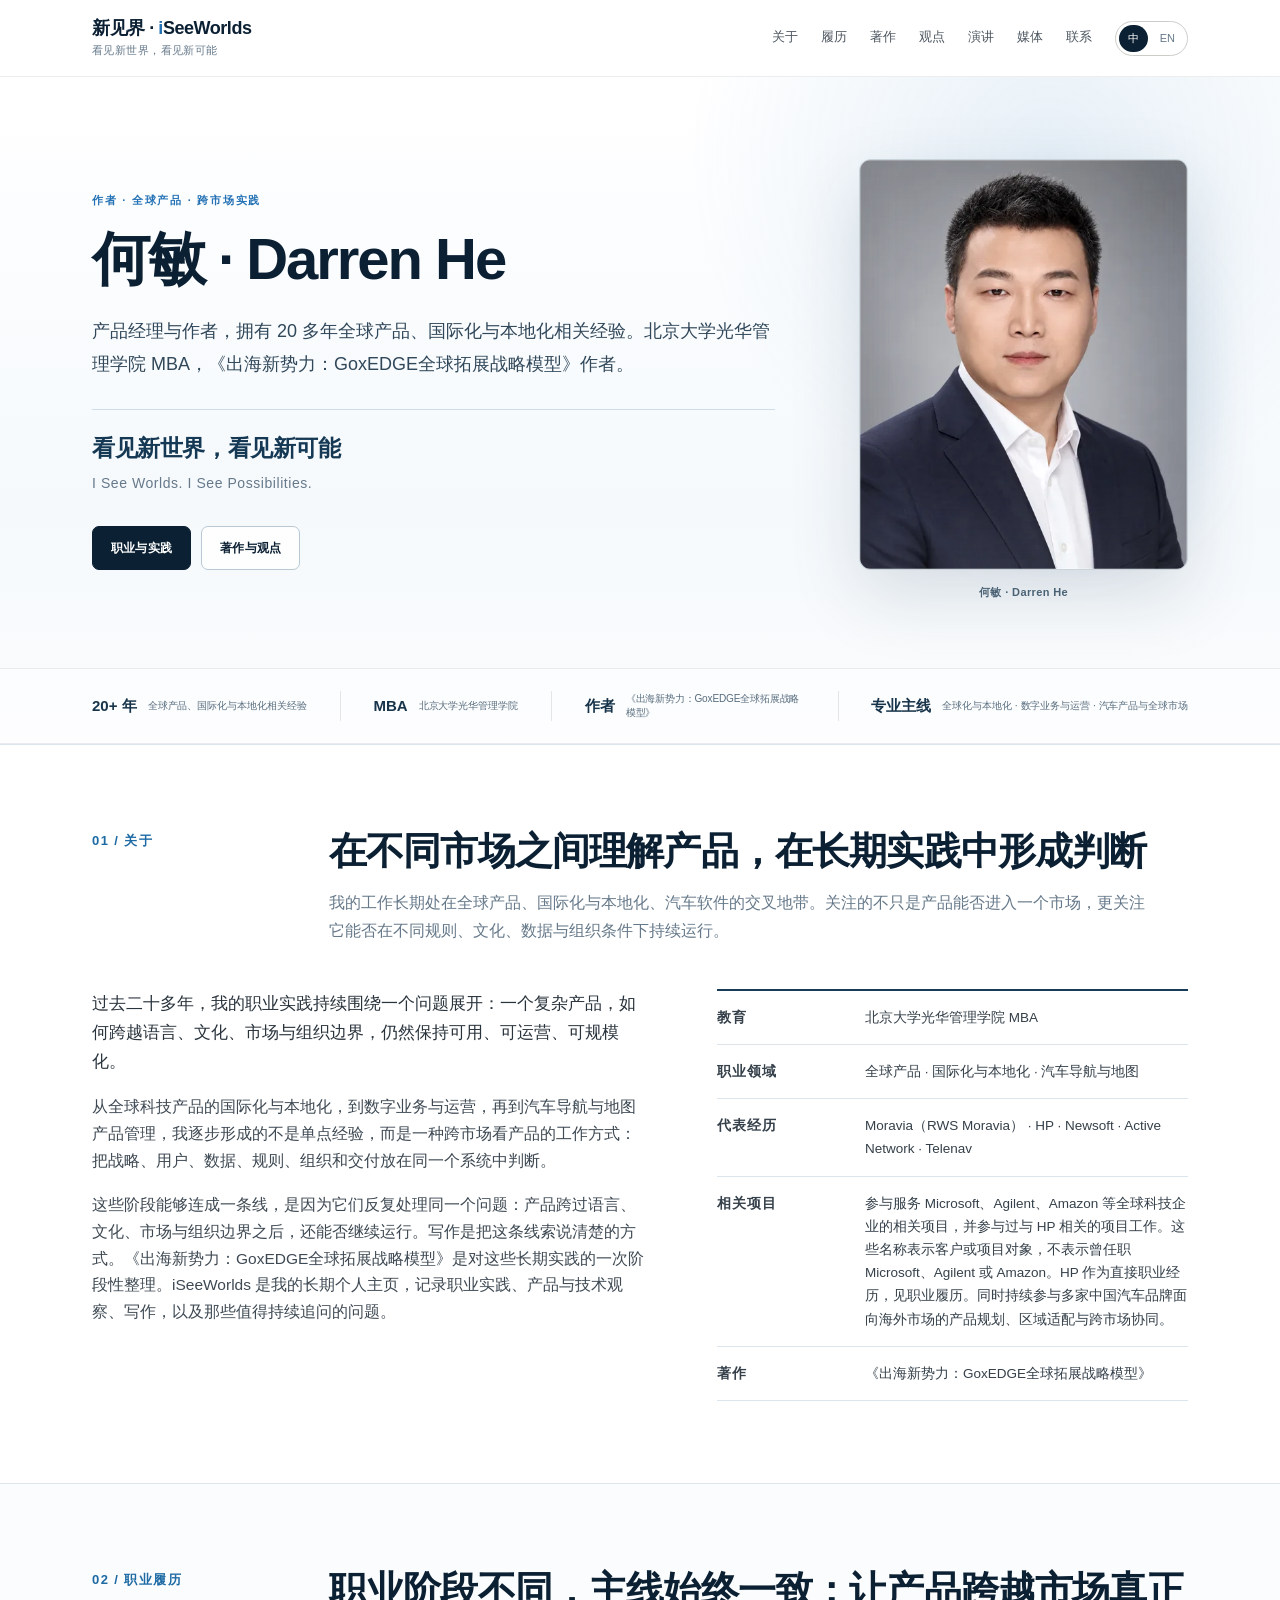
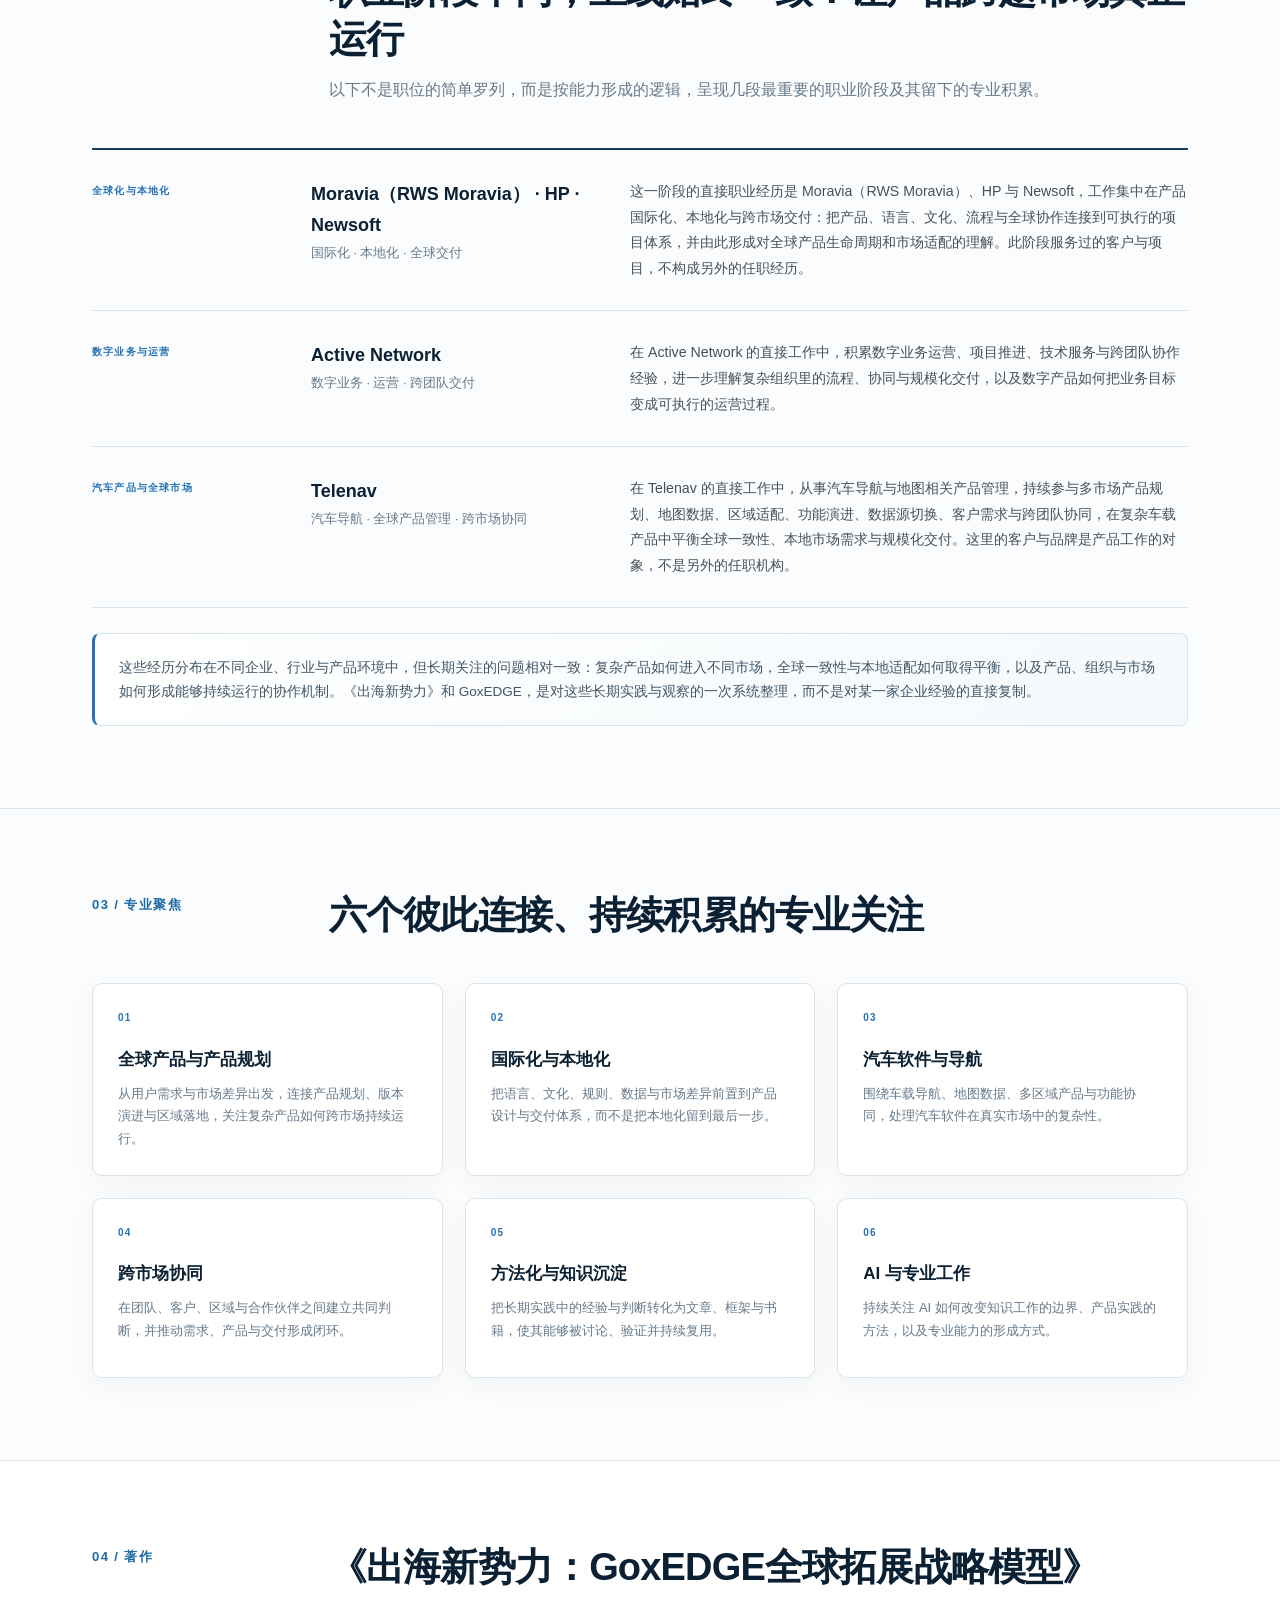
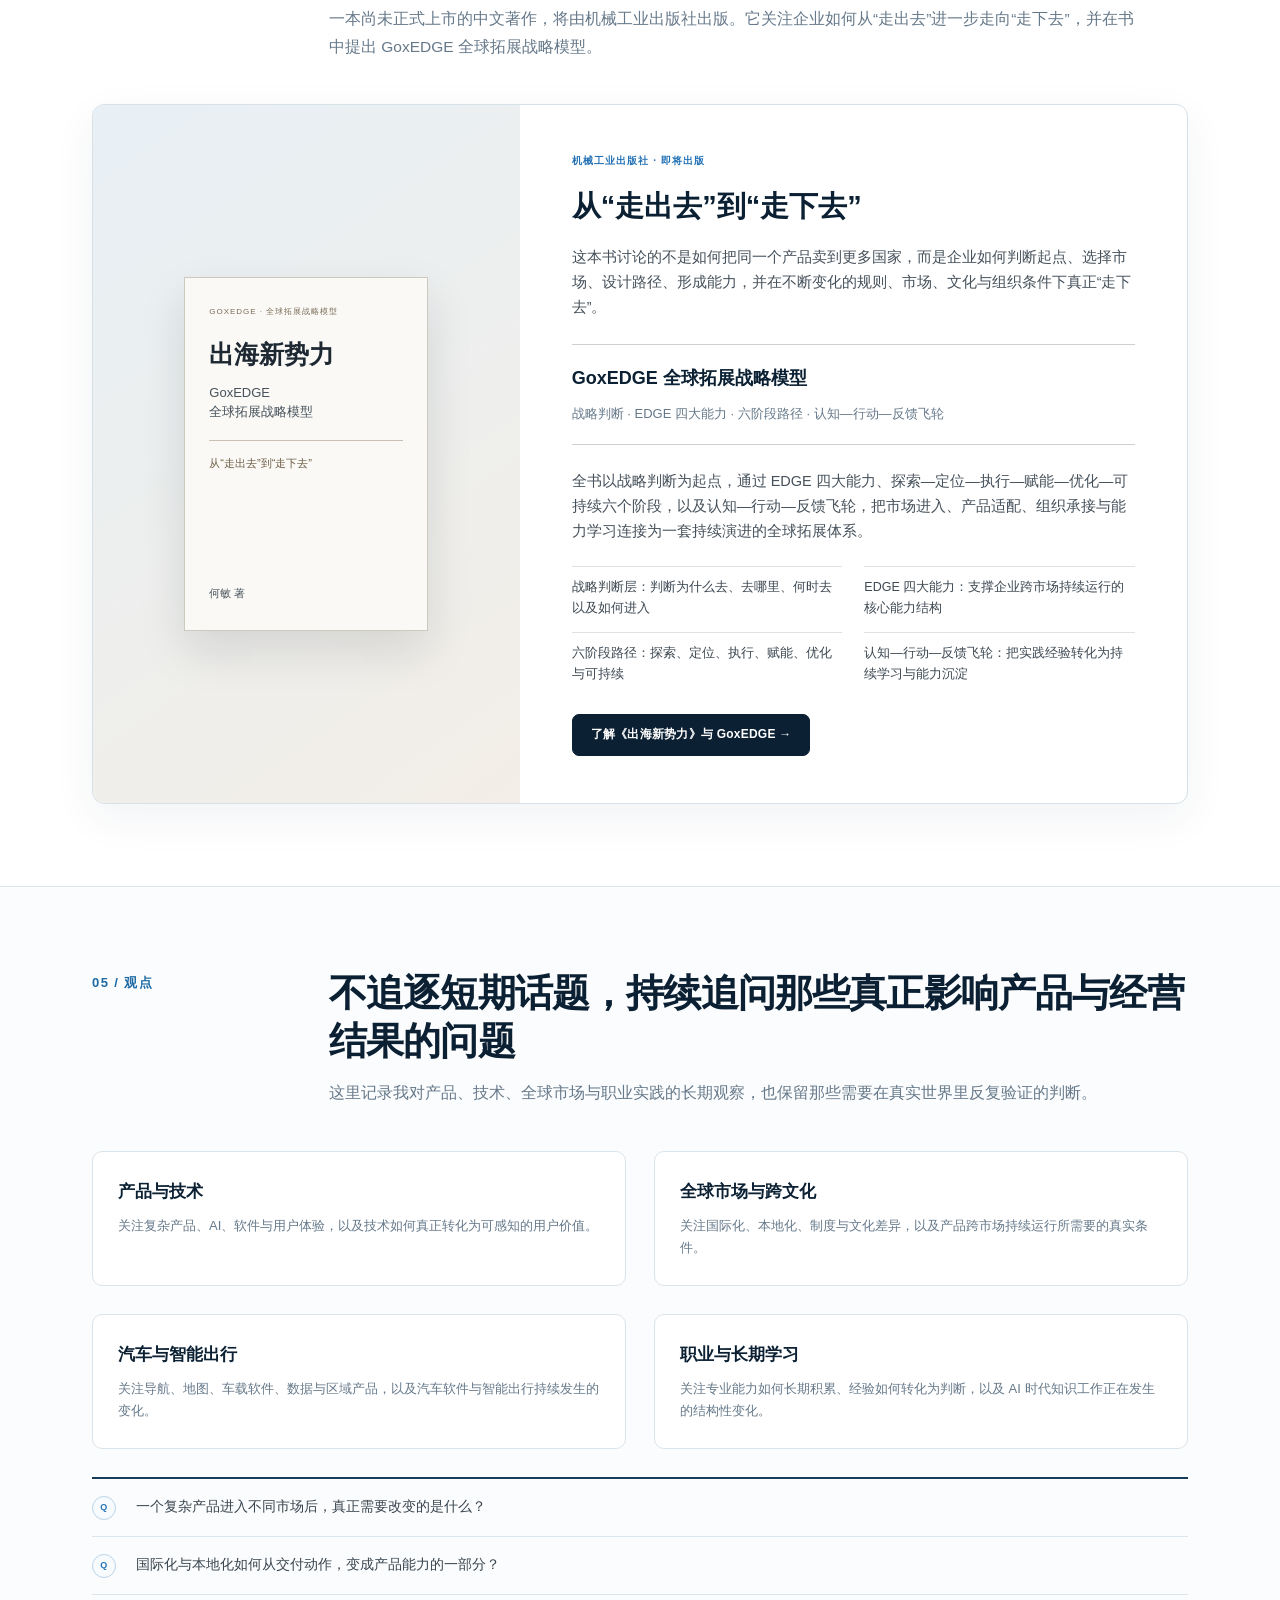
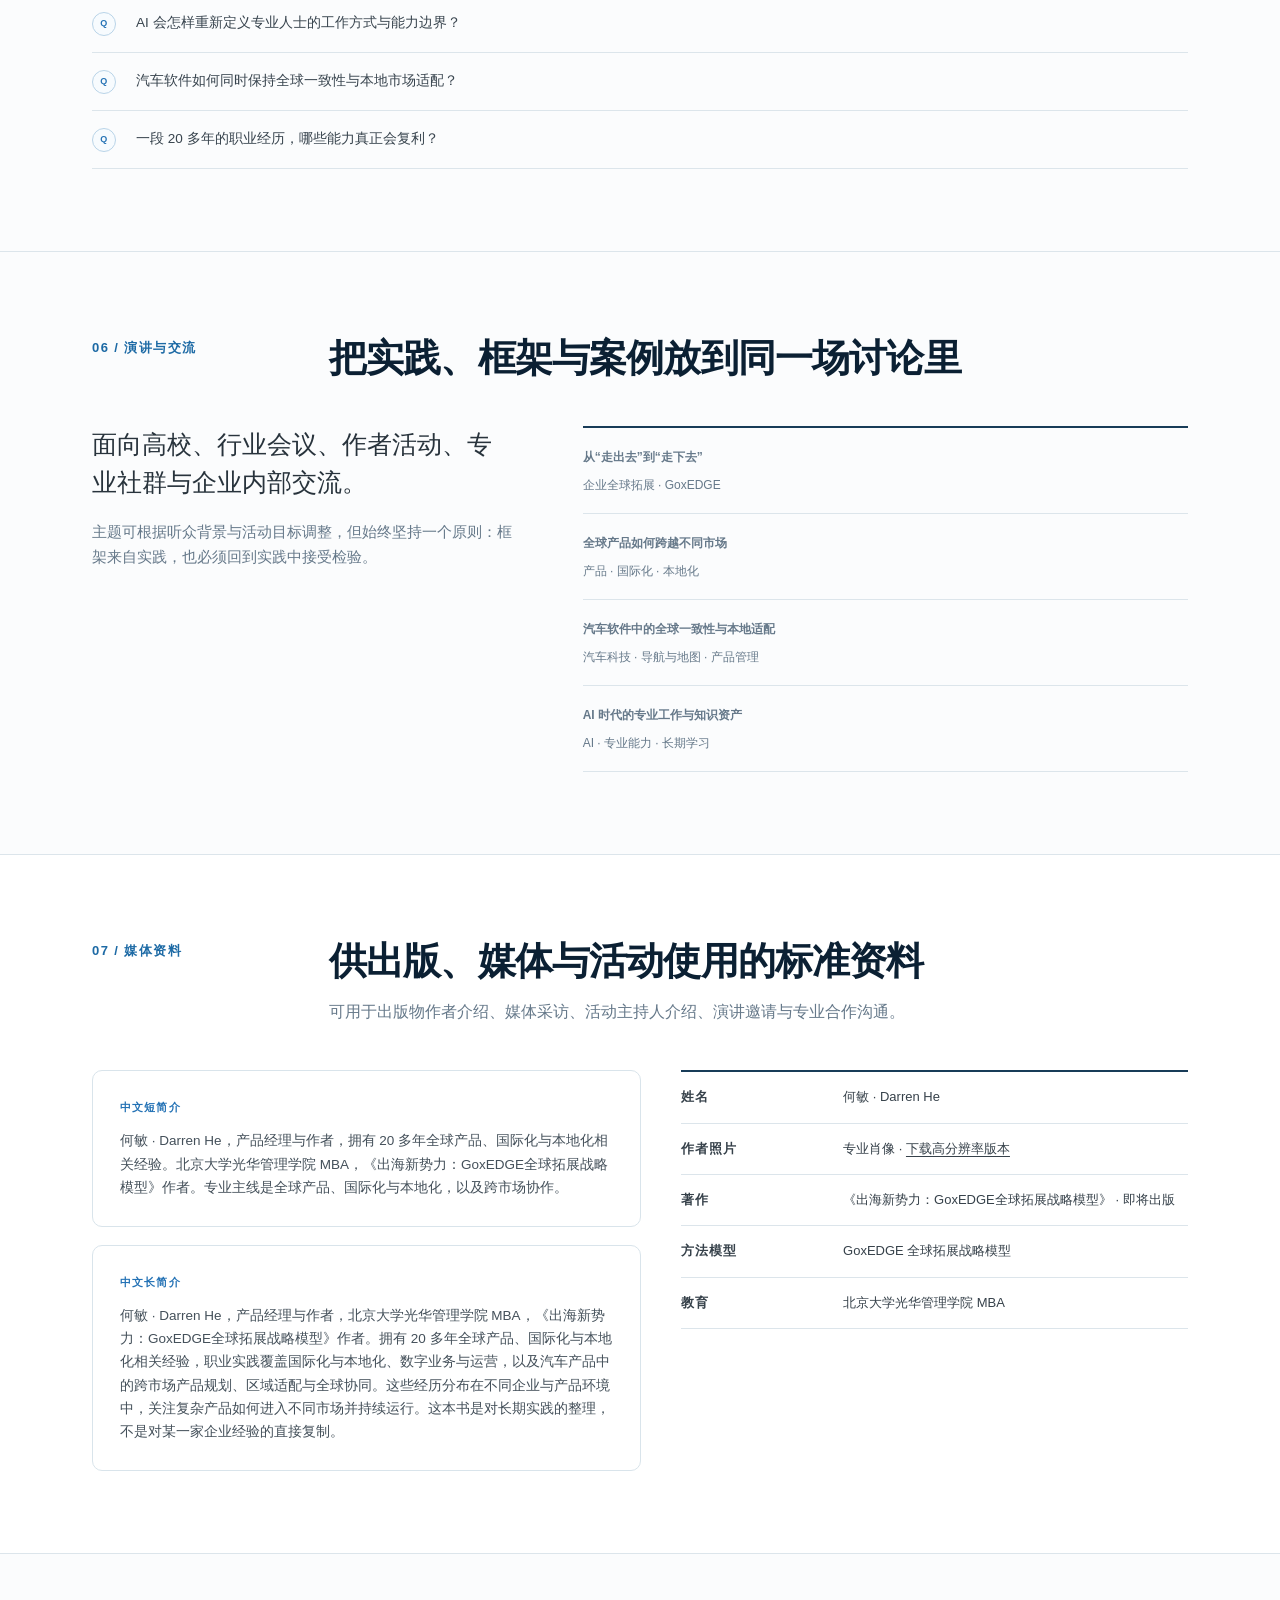
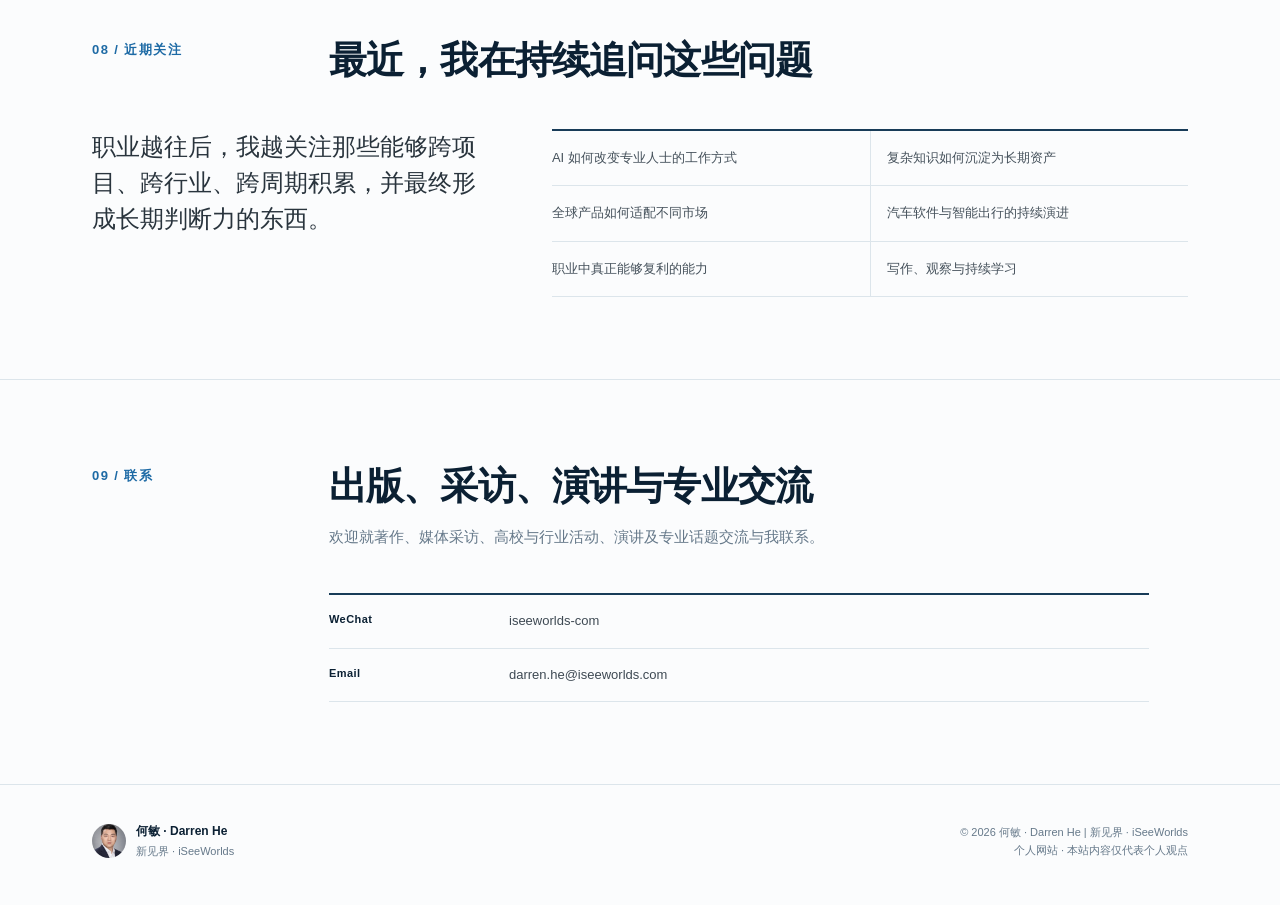
==== index.html @ 57bb4412 "fix: harden iSeeWorlds identity and profile consistency Co-authored-by: Cursor <cursoragent@cursor.c" ====
<!DOCTYPE html>
<html lang="zh-CN">
<head>
  <meta charset="UTF-8" />
  <meta name="viewport" content="width=device-width, initial-scale=1.0" />
  <meta name="description" content="何敏 · Darren He｜新见界 · iSeeWorlds：全球产品、国际化与本地化、汽车软件、写作与跨市场实践的个人主页。" />
  <meta name="author" content="Darren He" />
  <meta name="robots" content="index,follow,max-image-preview:large" />
  <meta name="theme-color" content="#fbfcfd" />
  <link rel="canonical" href="https://iseeworlds.com/" />
  <link rel="icon" type="image/svg+xml" href="assets/favicon.svg" />

  <meta property="og:type" content="profile" />
  <meta property="og:site_name" content="iSeeWorlds" />
  <meta property="og:title" content="新见界 · iSeeWorlds | 何敏 · Darren He" />
  <meta property="og:description" content="全球产品、国际化与本地化、汽车软件、写作与跨市场实践。" />
  <meta property="og:url" content="https://iseeworlds.com/" />
  <meta property="og:image" content="https://iseeworlds.com/assets/og-cover.jpg" />
  <meta property="og:image:alt" content="iSeeWorlds · Darren He / 何敏 — I See Worlds. I See Possibilities." />
  <meta property="og:image:width" content="1200" />
  <meta property="og:image:height" content="630" />
  <meta property="og:image:type" content="image/jpeg" />
  <meta property="og:locale" content="zh_CN" />
  <meta property="og:locale:alternate" content="en_US" />
  <meta property="profile:first_name" content="Darren" />
  <meta property="profile:last_name" content="He" />

  <meta name="twitter:card" content="summary_large_image" />
  <meta name="twitter:title" content="iSeeWorlds | Darren He" />
  <meta name="twitter:description" content="Global product, internationalization & localization, automotive software, writing and cross-market practice." />
  <meta name="twitter:image" content="https://iseeworlds.com/assets/og-cover.jpg" />

  <script type="application/ld+json">
  {
    "@context": "https://schema.org",
    "@graph": [
      {
        "@type": "Person",
        "@id": "https://iseeworlds.com/#person",
        "name": "Darren He",
        "alternateName": "何敏",
        "url": "https://iseeworlds.com/",
        "image": "https://iseeworlds.com/assets/darren-portrait-900.webp",
        "jobTitle": "Product Manager and Author",
        "alumniOf": {
          "@type": "CollegeOrUniversity",
          "name": "Peking University Guanghua School of Management"
        }
      },
      {
        "@type": "Book",
        "@id": "https://iseeworlds.com/#goxedge-book",
        "name": "出海新势力",
        "inLanguage": "zh-CN",
        "author": {"@id": "https://iseeworlds.com/#person"},
        "publisher": {"@type": "Organization", "name": "机械工业出版社"},
        "about": {"@type": "Thing", "name": "GoxEDGE 全球拓展战略模型"}
      }
    ]
  }
  </script>
  <title>新见界 · iSeeWorlds | 何敏 · Darren He</title>
  <style>
    :root{
      --ink:#0b2033;
      --ink-2:#22384a;
      --muted:#66798a;
      --soft:#8b9aa7;
      --line:#dce5eb;
      --paper:#fbfcfd;
      --surface:#ffffff;
      --surface-2:#f3f8fb;
      --accent:#2472b5;
      --accent-2:#6aa5d3;
      --accent-soft:#dbeaf5;
      --warm:#b78c5c;
      --max:1180px;
      --sans:ui-sans-serif,-apple-system,BlinkMacSystemFont,"SF Pro Text","Segoe UI","PingFang SC","Hiragino Sans GB","Noto Sans CJK SC","Microsoft YaHei","Helvetica Neue",Arial,sans-serif;
      --display:ui-sans-serif,-apple-system,BlinkMacSystemFont,"SF Pro Display","Segoe UI","PingFang SC","Hiragino Sans GB","Noto Sans CJK SC","Microsoft YaHei","Helvetica Neue",Arial,sans-serif;
    }
    *{box-sizing:border-box}
    html{scroll-behavior:smooth}
    body{margin:0;background:var(--paper);color:var(--ink);font-family:var(--sans);font-size:15px;line-height:1.72;-webkit-font-smoothing:antialiased;text-rendering:optimizeLegibility}
    body.lang-zh [data-en]{display:none!important}
    body.lang-en [data-zh]{display:none!important}
    a{color:inherit;text-decoration:none}
    img{display:block;max-width:100%}
    button{font-family:inherit}
    :focus-visible{outline:3px solid rgba(36,114,181,.38);outline-offset:3px}
    .skip-link{position:fixed;left:16px;top:12px;z-index:1000;padding:10px 14px;background:var(--ink);color:#fff;border-radius:6px;transform:translateY(-160%);transition:transform .18s ease}
    .skip-link:focus{transform:translateY(0)}
    .wrap{max-width:var(--max);margin:0 auto;padding:0 42px}

    .topbar{position:sticky;top:0;z-index:50;background:rgba(255,255,255,.9);backdrop-filter:blur(18px);border-bottom:1px solid rgba(11,32,51,.08)}
    nav{height:76px;display:flex;align-items:center;justify-content:space-between;gap:28px}
    .identity{display:flex;align-items:center;gap:12px;min-width:220px}
    .wordmark{font-family:var(--display);font-size:18px;font-weight:740;letter-spacing:-.025em;line-height:1.1;color:var(--ink);white-space:nowrap}
    .wordmark .brand-i{color:var(--accent);font-weight:760}
    .identity small{display:block;font-size:10.5px;line-height:1.2;color:var(--muted);margin-top:5px;letter-spacing:.04em}
    .avatar{display:none}
    .navlinks{display:flex;align-items:center;gap:23px;font-size:12.5px;color:#4d5660}
    .navlinks a:hover{color:var(--ink)}
    .lang-switch{display:flex;gap:3px;padding:3px;border:1px solid #cccdc9;border-radius:999px;background:rgba(255,255,255,.6)}
    .lang-switch button{border:0;background:transparent;border-radius:999px;padding:6px 9px;font-size:11px;color:var(--muted);cursor:pointer}
    .lang-switch button.active{background:var(--ink);color:#fff}
    .navlinks a{transition:color .18s ease}
    .navlinks a:hover{color:var(--accent)}
    .menu-toggle{display:none;border:0;background:transparent;padding:7px;cursor:pointer;color:var(--ink)}
    .menu-toggle span{display:block;width:20px;height:1.5px;background:currentColor;margin:4px 0;transition:.18s ease}
    .mobile-menu{display:none;border-top:1px solid rgba(11,32,51,.08);padding:8px 0 16px}
    .mobile-menu a{display:block;padding:10px 0;font-size:13px;color:#405565;border-bottom:1px solid rgba(11,32,51,.06)}
    .mobile-menu a:last-child{border-bottom:0}

    .hero{padding:82px 0 0;background:radial-gradient(circle at 82% 12%,rgba(76,145,198,.13),transparent 30%),linear-gradient(180deg,#ffffff 0%,#f5f9fc 64%,#fbfcfd 100%)}
    .hero-main{display:grid;grid-template-columns:minmax(0,1.35fr) minmax(280px,.65fr);gap:84px;align-items:center;padding-bottom:66px}
    .eyebrow{font-size:11px;letter-spacing:.16em;text-transform:uppercase;color:var(--accent);font-weight:760;margin-bottom:19px}
    h1{font-family:var(--display);font-size:64px;line-height:1.04;letter-spacing:-.046em;margin:0;font-weight:720;color:var(--ink)}
    .hero-lede{font-size:18px;line-height:1.82;color:#31485a;max-width:760px;margin:26px 0 28px}
    .tagline{padding-top:23px;border-top:1px solid #cfdfe9;max-width:760px}
    .tagline strong{display:block;font-size:23px;line-height:1.35;font-weight:680;letter-spacing:-.018em;color:#153954}
    .tagline span{display:block;font-size:14px;color:var(--muted);margin-top:7px;letter-spacing:.04em}
    .hero-actions{display:flex;gap:10px;flex-wrap:wrap;margin-top:31px}
    .btn{display:inline-flex;align-items:center;justify-content:center;min-height:44px;padding:0 18px;font-size:12px;font-weight:720;letter-spacing:.02em;border:1px solid #b8c8d4;background:rgba(255,255,255,.78);border-radius:7px;transition:.18s ease}
    .btn:hover{border-color:var(--accent);color:var(--accent);transform:translateY(-1px)}
    .btn.primary{background:var(--ink);border-color:var(--ink);color:#fff}
    .btn.primary:hover{background:#123a59;border-color:#123a59;color:#fff}
    .portrait-wrap{max-width:344px;margin-left:auto;position:relative}
    .portrait-wrap:before{content:"";position:absolute;inset:8% -11% -8% 12%;background:radial-gradient(circle at 50% 45%,rgba(82,143,188,.18),rgba(82,143,188,0) 68%);filter:blur(15px);pointer-events:none}
    .portrait{aspect-ratio:4/5;overflow:hidden;background:#dfe6eb;border:1px solid rgba(63,91,112,.14);border-radius:12px;box-shadow:0 24px 70px rgba(28,57,80,.15);position:relative}
    .portrait:after{content:"";position:absolute;inset:0;box-shadow:inset 0 0 0 1px rgba(255,255,255,.22),inset 0 -46px 70px rgba(243,248,251,.08);pointer-events:none}
    .portrait img{width:100%;height:100%;object-fit:cover;object-position:center 17%;filter:saturate(.94) contrast(1.025) brightness(1.015)}
    .portrait-meta{display:flex;justify-content:center;gap:16px;padding-top:13px;font-size:11px;color:#506779;letter-spacing:.035em;text-transform:none;font-weight:620;text-align:center}

    .profile-strip{border-top:1px solid rgba(11,32,51,.08);border-bottom:1px solid rgba(11,32,51,.08);background:rgba(255,255,255,.52)}
    .profile-strip .wrap{max-width:var(--max);padding-left:42px;padding-right:42px}
    .profile-grid{display:grid;grid-template-columns:max-content minmax(34px,1fr) max-content minmax(34px,1fr) minmax(0,220px) minmax(34px,1fr) max-content;align-items:center}
    .profile-item{padding:23px 0;display:flex;align-items:center;justify-content:flex-start;gap:11px;min-width:0;white-space:nowrap;text-align:left}
    .profile-item:last-of-type{justify-content:flex-end;text-align:right}
    .profile-sep{width:1px;height:30px;background:rgba(17,24,32,.10);justify-self:center;align-self:center}
    .profile-item strong{display:inline;font-size:15px;line-height:1.3;font-weight:790;margin:0;color:#17344a;flex:0 0 auto}
    .profile-item span{font-size:10.4px;color:#586d7e;line-height:1.4;min-width:0;letter-spacing:-.006em}
    .profile-item.profile-book{white-space:normal}
    .profile-item .book-one-line{white-space:normal;font-size:10.1px;letter-spacing:-.018em}
    body.lang-en .profile-item .book-one-line{white-space:normal;font-size:9.7px}

    body.lang-en{font-family:-apple-system,BlinkMacSystemFont,"Segoe UI","Helvetica Neue",Arial,sans-serif;font-size:15.5px;line-height:1.68}
    body.lang-en .wordmark{font-size:18px;letter-spacing:-.02em}
    body.lang-en .identity small{font-size:10.8px;letter-spacing:.025em}
    body.lang-zh h1{font-size:58px;line-height:1.04;letter-spacing:-.035em}
    body.lang-en h1{font-size:58px;line-height:1.02;letter-spacing:-.04em;font-weight:700}
    body.lang-en .hero-lede{font-size:17.2px;line-height:1.72;max-width:745px;margin-top:34px}
    body.lang-en .tagline strong{font-size:22px;line-height:1.32}
    body.lang-en .tagline span{font-size:13.5px;line-height:1.55;letter-spacing:.015em}
    body.lang-en .profile-item strong{font-size:14.4px}
    body.lang-en .profile-item span{font-size:10.4px;letter-spacing:-.006em}
    body.lang-en .section-kicker{font-size:12.5px;letter-spacing:.095em}
    body.lang-en h2{font-size:34px;line-height:1.22;letter-spacing:-.018em;font-weight:650;max-width:900px}
    body.lang-en .sublede{font-size:15.5px;line-height:1.7;max-width:825px}
    body.lang-en .prose p{font-size:15.3px;line-height:1.72}
    body.lang-en .prose p:first-child{font-size:16.5px;line-height:1.68}
    body.lang-en .company h3{font-size:17.5px}
    body.lang-en .role-row p{font-size:14.3px;line-height:1.72}
    body.lang-en .focus-card h3{font-size:16.5px;line-height:1.35}
    body.lang-en .focus-card p{font-size:13.2px;line-height:1.6}
    body.lang-en .book-copy h3{font-size:27px;line-height:1.34}
    body.lang-en .speaking-intro{font-size:23px;line-height:1.42}
    body.lang-en .speaking-copy{font-size:14.5px;line-height:1.7}
    body.lang-en .media-row span,body.lang-en .media-row a{font-size:13.2px;line-height:1.55}
    body.lang-en .contact-lede{font-size:15.2px;line-height:1.7}

    section{padding:82px 0;border-bottom:1px solid var(--line)}
    #about,#book,#media{background:#fff}
    #experience,#focus,#ideas,#speaking,#now,#contact{background:var(--paper)}
    .section-head{display:grid;grid-template-columns:185px 1fr;gap:52px;margin-bottom:44px}
    .section-kicker{font-size:13px;letter-spacing:.11em;text-transform:uppercase;color:#1d6aa5;font-weight:820;padding-top:5px;line-height:1.35}
    h2{font-family:var(--display);font-size:38px;line-height:1.28;letter-spacing:-.022em;margin:0;font-weight:650}
    .sublede{font-size:15.5px;line-height:1.8;color:var(--muted);max-width:820px;margin:13px 0 0}

    .about-grid{display:grid;grid-template-columns:1.08fr .92fr;gap:72px}
    .prose p{font-size:15.5px;color:#3e4953;margin:0 0 18px}
    .prose p:first-child{font-size:17px;color:#29333c}
    .facts{border-top:2px solid #183c58}
    .fact{display:grid;grid-template-columns:126px 1fr;gap:22px;padding:15px 0;border-bottom:1px solid var(--line)}
    .fact b{font-size:10px;letter-spacing:.11em;text-transform:uppercase;color:var(--muted)}
    .fact span{font-size:13.5px;color:#35404a}

    .timeline{border-top:2px solid #183c58}
    .role-row{display:grid;grid-template-columns:185px 285px 1fr;gap:34px;padding:29px 0;border-bottom:1px solid var(--line)}
    .phase{font-size:10px;letter-spacing:.12em;text-transform:uppercase;color:var(--accent);font-weight:700;padding-top:3px}
    .company h3{font-size:18px;margin:0 0 3px;font-weight:680}
    .company .role{font-size:12.5px;color:var(--muted);line-height:1.55}
    .role-row p{font-size:14.2px;color:#45515b;margin:0;line-height:1.8}
    .career-note{margin-top:25px;padding:22px 24px;background:linear-gradient(135deg,#ffffff 0%,#f4f9fc 100%);border:1px solid #d7e4ec;border-left:3px solid var(--accent);border-radius:8px;font-size:13.5px;color:#425667}

    .focus-grid{display:grid;grid-template-columns:repeat(3,1fr);gap:22px}
    .focus-card{background:var(--surface);border:1px solid #d9e4eb;padding:25px;min-height:180px;border-radius:10px;box-shadow:0 8px 26px rgba(24,56,82,.045)}
    .focus-card .num{font-size:10px;color:var(--accent);font-weight:700;letter-spacing:.12em}
    .focus-card h3{font-size:17px;margin:18px 0 9px;font-weight:650}
    .focus-card p{font-size:13px;color:var(--muted);margin:0}

    .book-shell{display:grid;grid-template-columns:.78fr 1.22fr;border:1px solid #d6e1e8;background:var(--surface);border-radius:12px;overflow:hidden;box-shadow:0 14px 44px rgba(22,53,77,.06)}
    .book-side{display:flex;align-items:center;justify-content:center;padding:46px;background:linear-gradient(145deg,#e8f0f5 0%,#f3eee7 100%)}
    .book-cover{width:244px;aspect-ratio:.69/1;background:#faf9f5;border:1px solid #cec9bf;box-shadow:0 20px 44px rgba(20,26,32,.12);padding:28px 24px;display:flex;flex-direction:column;justify-content:space-between}
    .series{font-size:8px;letter-spacing:.12em;color:#7b6d59;text-transform:uppercase;line-height:1.6}
    .book-title-cn{font-size:25px;line-height:1.36;font-weight:700;color:#1d2833;margin:18px 0 12px}
    .book-model{font-size:13px;line-height:1.5;color:#46515b}
    .book-tag{font-size:11px;color:#6c5b44;border-top:1px solid #c8c1b4;padding-top:13px;margin-top:18px}
    .book-author{font-size:10.5px;color:#46515a}
    .book-copy{padding:47px 52px}
    .book-copy .meta{font-size:10px;letter-spacing:.11em;text-transform:uppercase;color:var(--accent);font-weight:700;margin-bottom:16px}
    .book-copy h3{font-family:var(--display);font-size:29px;line-height:1.4;margin:0 0 19px;font-weight:700}
    .book-copy p{font-size:14.5px;color:#46515b;margin:0 0 17px}
    .book-keyline{margin:24px 0;padding:18px 0;border-top:1px solid #cfd0cc;border-bottom:1px solid #cfd0cc}
    .book-keyline strong{display:block;font-size:18px;font-weight:650;margin-bottom:6px}
    .book-keyline span{font-size:13px;color:var(--muted)}
    .book-points{display:grid;grid-template-columns:1fr 1fr;gap:12px 22px;margin-top:22px}
    .book-point{font-size:12.5px;color:#3d4852;padding-top:10px;border-top:1px solid #e1e1dd}
    .book-actions{display:flex;gap:10px;flex-wrap:wrap;margin-top:28px}
    .book-actions .btn{min-height:42px}

    .ideas-grid{display:grid;grid-template-columns:1fr 1fr;gap:28px}
    .idea-block{padding:25px;background:var(--surface);border:1px solid #d9e4eb;border-radius:10px}
    .idea-block h3{font-size:17px;margin:0 0 9px;font-weight:650}
    .idea-block p{font-size:13px;color:var(--muted);margin:0}
    .question-list{margin-top:28px;border-top:2px solid #183c58}
    .question{display:grid;grid-template-columns:28px 1fr;gap:16px;align-items:start;padding:16px 0;border-bottom:1px solid var(--line);font-size:13.5px;color:#38444e}
    .question .qmark{width:24px;height:24px;border:1px solid #b9d4e8;border-radius:999px;display:flex;align-items:center;justify-content:center;font-size:9px;line-height:1;color:var(--accent);font-weight:800;letter-spacing:.04em;margin-top:1px;background:#f7fbfe}

    .speaking-grid{display:grid;grid-template-columns:.82fr 1.18fr;gap:70px}
    .speaking-intro{font-size:25px;line-height:1.5;margin:0;color:#28333c;font-weight:560}
    .speaking-copy{font-size:14.5px;color:var(--muted);margin-top:19px}
    .topics{border-top:2px solid #183c58}
    .topic{padding:16px 0;border-bottom:1px solid var(--line)}
    .topic strong{display:block;font-size:14px;margin-bottom:3px}
    .topic span{font-size:12px;color:var(--muted)}

    .media-grid{display:grid;grid-template-columns:1.04fr .96fr;gap:40px}
    .bio-box{background:var(--surface);border:1px solid #d9e4eb;padding:27px;border-radius:10px}
    .bio-box + .bio-box{margin-top:18px}
    .bio-box h3{font-size:10.5px;letter-spacing:.11em;text-transform:uppercase;color:var(--accent);margin:0 0 13px}
    .bio-box p{font-size:13.5px;color:#44505a;margin:0}
    .media-list{border-top:2px solid #183c58}
    .media-row{display:grid;grid-template-columns:142px 1fr;gap:20px;padding:14px 0;border-bottom:1px solid var(--line)}
    .media-row b{font-size:10px;letter-spacing:.11em;text-transform:uppercase;color:var(--muted)}
    .media-row span,.media-row a{font-size:13px;color:#36414a;overflow-wrap:anywhere}
    .media-row a.media-download{color:#36414a;text-decoration:underline;text-underline-offset:.22em;text-decoration-thickness:1px;text-decoration-color:currentColor}
    .media-row a.media-download:hover{color:var(--accent);text-decoration-color:var(--accent)}

    .now-grid{display:grid;grid-template-columns:.76fr 1.24fr;gap:70px}
    .now-copy{font-size:24px;line-height:1.5;margin:0;color:#29343d;font-weight:560}
    .now-list{display:grid;grid-template-columns:1fr 1fr;border-top:2px solid #183c58}
    .now-item{padding:16px 16px 16px 0;border-bottom:1px solid var(--line);font-size:13px;color:#45515b}
    .now-item:nth-child(even){padding-left:16px;border-left:1px solid var(--line)}

    .contact-grid{display:grid;grid-template-columns:1fr;gap:0;align-items:start}
    .contact-lede{font-size:15px;color:var(--muted);max-width:760px;margin:13px 0 0}
    .contact-list{border-top:2px solid #183c58;max-width:820px;margin-left:237px}
    .contact-row{display:grid;grid-template-columns:160px 1fr;gap:20px;padding:15px 0;border-bottom:1px solid var(--line)}
    .contact-row strong{font-size:11px;letter-spacing:.04em}
    .contact-row a,.contact-row span{font-size:13px;color:#3e4953;overflow-wrap:anywhere}
    .contact-row a:hover{text-decoration:underline}

    footer{padding:36px 0 44px}
    .footer{display:flex;justify-content:space-between;align-items:center;gap:30px;font-size:11px;color:var(--muted)}
    .footer-person{display:flex;align-items:center;gap:10px}
    .footer-person img{width:34px;height:34px;border-radius:50%;object-fit:cover;object-position:center 17%}
    .footer-person strong{font-size:12px;color:var(--ink)}
    .footer-note{max-width:430px;text-align:right;line-height:1.65}

    @media(max-width:1120px){
      .profile-strip .wrap{padding-left:42px;padding-right:42px}
      .profile-grid{grid-template-columns:1fr 1fr}
      .profile-sep{display:none}
      .profile-item{white-space:normal;justify-content:flex-start!important;text-align:left!important;padding:20px 26px}
      .profile-item:nth-of-type(odd){padding-left:0;border-right:1px solid var(--line)}
      .profile-item:nth-of-type(even){padding-right:0}
      .profile-item:nth-of-type(-n+2){border-bottom:1px solid var(--line)}
      .profile-item .book-one-line,body.lang-en .profile-item .book-one-line{white-space:normal}
    }
    @media(max-width:980px){
      .navlinks>a{display:none}
      .menu-toggle{display:inline-flex;flex-direction:column;justify-content:center}
      .mobile-menu.open{display:block}
      .hero-main,.about-grid,.section-head,.book-shell,.speaking-grid,.media-grid,.now-grid,.contact-grid{grid-template-columns:1fr}
      .contact-list{margin-left:0;max-width:none}
      .hero-main{gap:44px}
      .portrait-wrap{margin:0;max-width:350px;width:56%}
      .section-head{gap:10px}
      .role-row{grid-template-columns:135px 210px 1fr}
      .focus-grid{grid-template-columns:1fr 1fr}
      .focus-card:last-child{grid-column:1 / -1}
    }
    @media(max-width:700px){
      .wrap{padding:0 22px}
      nav{height:68px}
      .identity{min-width:0}
      .identity small{display:none}
      .avatar{width:39px;height:39px}
      .hero{padding-top:52px}
      h1{font-size:48px}
      .hero-lede{font-size:16px}
      .tagline strong{font-size:20px}
      .portrait-wrap{width:78%;max-width:330px}
      .profile-strip .wrap{padding-left:22px;padding-right:22px}
      .profile-item{padding:18px 14px;display:block;white-space:normal;text-align:left}.profile-item strong{display:block;margin-bottom:4px}
      section{padding:61px 0}
      h2{font-size:32px}
      .role-row{grid-template-columns:1fr;gap:7px;padding:23px 0}
      .focus-grid,.ideas-grid{grid-template-columns:1fr}
      .focus-card:last-child{grid-column:auto}
      .book-side{padding:34px 20px}
      .book-copy{padding:32px 27px}
      .book-points{grid-template-columns:1fr}
      .now-list{grid-template-columns:1fr}
      .now-item,.now-item:nth-child(even){padding:14px 0;border-left:none}
      .contact-row{grid-template-columns:1fr;gap:5px}
      .footer{flex-direction:column;align-items:flex-start}
      .footer-note{text-align:left;max-width:none}
    }
  </style>
</head>
<body class="lang-zh">
  <a class="skip-link" href="#main-content"><span data-zh>跳至主要内容</span><span data-en>Skip to main content</span></a>
  <header class="topbar">
    <div class="wrap">
      <nav aria-label="Primary navigation">
        <a class="identity" href="#home" aria-label="iSeeWorlds home">
          <div>
            <div class="wordmark" data-zh>新见界 · <span class="brand-i">i</span>SeeWorlds</div>
            <div class="wordmark" data-en><span class="brand-i">i</span>SeeWorlds</div>
            <small data-zh>看见新世界，看见新可能</small>
            <small data-en>I See Worlds. I See Possibilities.</small>
          </div>
        </a>
        <div class="navlinks">
          <a href="#about"><span data-zh>关于</span><span data-en>About</span></a>
          <a href="#experience"><span data-zh>履历</span><span data-en>Experience</span></a>
          <a href="#book"><span data-zh>著作</span><span data-en>Book</span></a>
          <a href="#ideas"><span data-zh>观点</span><span data-en>Ideas</span></a>
          <a href="#speaking"><span data-zh>演讲</span><span data-en>Speaking</span></a>
          <a href="#media"><span data-zh>媒体</span><span data-en>Media</span></a>
          <a href="#contact"><span data-zh>联系</span><span data-en>Contact</span></a>
          <button class="menu-toggle" id="menuToggle" type="button" aria-label="Open navigation" aria-expanded="false" aria-controls="mobileMenu"><span></span><span></span><span></span></button>
          <div class="lang-switch" aria-label="Language selector">
            <button id="zhBtn" class="active" type="button" aria-pressed="true">中</button>
            <button id="enBtn" type="button" aria-pressed="false">EN</button>
          </div>
        </div>
      </nav>
      <div class="mobile-menu" id="mobileMenu" aria-label="Mobile navigation">
        <a href="#about"><span data-zh>关于</span><span data-en>About</span></a>
        <a href="#experience"><span data-zh>履历</span><span data-en>Experience</span></a>
        <a href="#book"><span data-zh>著作</span><span data-en>Book</span></a>
        <a href="#ideas"><span data-zh>观点</span><span data-en>Ideas</span></a>
        <a href="#speaking"><span data-zh>演讲</span><span data-en>Speaking</span></a>
        <a href="#media"><span data-zh>媒体</span><span data-en>Media</span></a>
        <a href="#contact"><span data-zh>联系</span><span data-en>Contact</span></a>
      </div>
    </div>
  </header>

  <main id="main-content">
    <section class="hero" id="home">
      <div class="wrap hero-main">
        <div>
          <div class="eyebrow"><span data-zh>作者 · 全球产品 · 跨市场实践</span><span data-en>Author · Global Product · Cross-market Practice</span></div>
          <h1 data-zh>何敏 · Darren He</h1><h1 data-en>Darren He</h1>
          <p class="hero-lede" data-zh>产品经理与作者，拥有 20 多年全球产品、国际化与本地化相关经验。北京大学光华管理学院 MBA，《出海新势力：GoxEDGE全球拓展战略模型》作者。</p>
          <p class="hero-lede" data-en>Darren He is a product leader and author with more than two decades of experience in global products, internationalization and localization. He holds an MBA from Peking University's Guanghua School of Management and is the author of GoxEDGE: Global Expansion Strategy Model.</p>
          <div class="tagline">
            <strong data-zh>看见新世界，看见新可能</strong>
            <strong data-en>I See Worlds. I See Possibilities.</strong>
            <span data-zh>I See Worlds. I See Possibilities.</span>
            <span data-en>A personal lens on markets, products, technology and the possibilities between them.</span>
          </div>
          <div class="hero-actions">
            <a class="btn primary" href="#experience"><span data-zh>职业与实践</span><span data-en>Experience & Practice</span></a>
            <a class="btn" href="#book"><span data-zh>著作与观点</span><span data-en>Book & Ideas</span></a>
          </div>
        </div>
        <div class="portrait-wrap">
          <div class="portrait"><img src="assets/darren-portrait-480.webp" srcset="assets/darren-portrait-480.webp 480w, assets/darren-portrait-900.webp 900w" sizes="(max-width: 700px) 78vw, 344px" width="900" height="1157" fetchpriority="high" decoding="async" alt="Darren He professional portrait" /></div>
          <div class="portrait-meta"><span data-zh>何敏 · Darren He</span><span data-en>Darren He</span></div>
        </div>
      </div>
      <div class="profile-strip">
        <div class="wrap profile-grid">
          <div class="profile-item"><strong data-zh>20+ 年</strong><strong data-en>20+ Years</strong><span data-zh>全球产品、国际化与本地化相关经验</span><span data-en>Global product · localization</span></div>
          <span class="profile-sep" aria-hidden="true"></span>
          <div class="profile-item"><strong>MBA</strong><span data-zh>北京大学光华管理学院</span><span data-en>Guanghua School of Management</span></div>
          <span class="profile-sep" aria-hidden="true"></span>
          <div class="profile-item profile-book"><strong data-zh>作者</strong><strong data-en>Author</strong><span class="book-one-line" data-zh>《出海新势力：GoxEDGE全球拓展战略模型》</span><span class="book-one-line" data-en>GoxEDGE: Global Expansion Strategy Model</span></div>
          <span class="profile-sep" aria-hidden="true"></span>
          <div class="profile-item"><strong data-zh>专业主线</strong><strong data-en>Core Practice</strong><span data-zh>全球化与本地化 · 数字业务与运营 · 汽车产品与全球市场</span><span data-en>Global product · digital ops · automotive · cross-market</span></div>
        </div>
      </div>
    </section>

    <section id="about">
      <div class="wrap">
        <div class="section-head">
          <div class="section-kicker">01 / <span data-zh>关于</span><span data-en>About</span></div>
          <div>
            <h2 data-zh>在不同市场之间理解产品，在长期实践中形成判断</h2>
            <h2 data-en>Understanding products across markets — and turning practice into judgment</h2>
            <p class="sublede" data-zh>我的工作长期处在全球产品、国际化与本地化、汽车软件的交叉地带。关注的不只是产品能否进入一个市场，更关注它能否在不同规则、文化、数据与组织条件下持续运行。</p>
            <p class="sublede" data-en>My work sits at the intersection of global products, internationalization and localization, and automotive software. I am interested not only in whether a product can enter a market, but whether it can continue to work under different rules, cultures, data conditions and organizational realities.</p>
          </div>
        </div>
        <div class="about-grid">
          <div class="prose" data-zh>
            <p>过去二十多年，我的职业实践持续围绕一个问题展开：一个复杂产品，如何跨越语言、文化、市场与组织边界，仍然保持可用、可运营、可规模化。</p>
            <p>从全球科技产品的国际化与本地化，到数字业务与运营，再到汽车导航与地图产品管理，我逐步形成的不是单点经验，而是一种跨市场看产品的工作方式：把战略、用户、数据、规则、组织和交付放在同一个系统中判断。</p>
            <p>这些阶段能够连成一条线，是因为它们反复处理同一个问题：产品跨过语言、文化、市场与组织边界之后，还能否继续运行。写作是把这条线索说清楚的方式。《出海新势力：GoxEDGE全球拓展战略模型》是对这些长期实践的一次阶段性整理。iSeeWorlds 是我的长期个人主页，记录职业实践、产品与技术观察、写作，以及那些值得持续追问的问题。</p>
          </div>
          <div class="prose" data-en>
            <p>For more than two decades, my work has revolved around one recurring question: how can a complex product cross language, cultural, market and organizational boundaries while remaining usable, operable and scalable?</p>
            <p>From internationalization and localization of global technology products, to digital business and operations, and later automotive navigation and maps, I developed a cross-market way of working that considers strategy, users, data, rules, organization and delivery as one system.</p>
            <p>These chapters connect because they keep returning to the same question: after a product crosses language, cultural, market and organizational boundaries, can it keep working? Writing is how that thread becomes explicit. GoxEDGE: Global Expansion Strategy Model is a structured account of that long practice. iSeeWorlds is my long-term personal home for professional experience, observations on products and technology, writing, and questions worth continuing to explore.</p>
          </div>
          <div class="facts">
            <div class="fact"><b><span data-zh>教育</span><span data-en>Education</span></b><span><span data-zh>北京大学光华管理学院 MBA</span><span data-en>MBA, Peking University's Guanghua School of Management</span></span></div>
            <div class="fact"><b><span data-zh>职业领域</span><span data-en>Domains</span></b><span><span data-zh>全球产品 · 国际化与本地化 · 汽车导航与地图</span><span data-en>Global product · Internationalization & localization · Automotive navigation & maps</span></span></div>
            <div class="fact"><b><span data-zh>代表经历</span><span data-en>Career</span></b><span><span data-zh>Moravia（RWS Moravia） · HP · Newsoft · Active Network · Telenav</span><span data-en>Moravia (RWS Moravia) · HP · Newsoft · Active Network · Telenav</span></span></div>
            <div class="fact"><b><span data-zh>相关项目</span><span data-en>Selected Programs</span></b><span><span data-zh>参与服务 Microsoft、Agilent、Amazon 等全球科技企业的相关项目，并参与过与 HP 相关的项目工作。这些名称表示客户或项目对象，不表示曾任职 Microsoft、Agilent 或 Amazon。HP 作为直接职业经历，见职业履历。同时持续参与多家中国汽车品牌面向海外市场的产品规划、区域适配与跨市场协同。</span><span data-en>Projects and programs serving Microsoft, Agilent and Amazon, and project work involving HP. These names refer to clients or programs, not employment at Microsoft, Agilent or Amazon. HP as a direct career chapter is listed in Experience. Also includes ongoing overseas-market product planning, regional adaptation and cross-market collaboration for Chinese automotive brands.</span></span></div>
            <div class="fact"><b><span data-zh>著作</span><span data-en>Book</span></b><span><span data-zh>《出海新势力：GoxEDGE全球拓展战略模型》</span><span data-en>GoxEDGE: Global Expansion Strategy Model</span></span></div>
          </div>
        </div>
      </div>
    </section>

    <section id="experience">
      <div class="wrap">
        <div class="section-head">
          <div class="section-kicker">02 / <span data-zh>职业履历</span><span data-en>Experience</span></div>
          <div>
            <h2 data-zh>职业阶段不同，主线始终一致：让产品跨越市场真正运行</h2>
            <h2 data-en>Different career chapters, one consistent thread: making products work across markets</h2>
            <p class="sublede" data-zh>以下不是职位的简单罗列，而是按能力形成的逻辑，呈现几段最重要的职业阶段及其留下的专业积累。</p>
            <p class="sublede" data-en>Rather than listing positions, this section traces the career chapters that most shaped my professional capabilities and point of view.</p>
          </div>
        </div>
        <div class="timeline">
          <div class="role-row">
            <div class="phase"><span data-zh>全球化与本地化</span><span data-en>Globalization & Localization</span></div>
            <div class="company">
              <h3><span data-zh>Moravia（RWS Moravia） · HP · Newsoft</span><span data-en>Moravia (RWS Moravia) · HP · Newsoft</span></h3>
              <div class="role"><span data-zh>国际化 · 本地化 · 全球交付</span><span data-en>Internationalization · Localization · Global Delivery</span></div>
            </div>
            <p data-zh>这一阶段的直接职业经历是 Moravia（RWS Moravia）、HP 与 Newsoft，工作集中在产品国际化、本地化与跨市场交付：把产品、语言、文化、流程与全球协作连接到可执行的项目体系，并由此形成对全球产品生命周期和市场适配的理解。此阶段服务过的客户与项目，不构成另外的任职经历。</p>
            <p data-en>This chapter is direct work at Moravia (RWS Moravia), HP and Newsoft, centered on product internationalization, localization and cross-market delivery — connecting product, language, culture, process and global collaboration into executable programs, and forming a systems view of global product lifecycles and market adaptation. Clients and programs served in this period are not additional employers.</p>
          </div>
          <div class="role-row">
            <div class="phase"><span data-zh>数字业务与运营</span><span data-en>Digital Business & Operations</span></div>
            <div class="company">
              <h3>Active Network</h3>
              <div class="role"><span data-zh>数字业务 · 运营 · 跨团队交付</span><span data-en>Digital Business · Operations · Cross-team Delivery</span></div>
            </div>
            <p data-zh>在 Active Network 的直接工作中，积累数字业务运营、项目推进、技术服务与跨团队协作经验，进一步理解复杂组织里的流程、协同与规模化交付，以及数字产品如何把业务目标变成可执行的运营过程。</p>
            <p data-en>Direct work at Active Network in business operations, program execution, technology services and cross-team delivery, within a global digital business. The chapter is about process, coordination, scalable delivery, and how digital products turn business goals into an operating rhythm.</p>
          </div>
          <div class="role-row">
            <div class="phase"><span data-zh>汽车产品与全球市场</span><span data-en>Automotive Products & Global Markets</span></div>
            <div class="company">
              <h3>Telenav</h3>
              <div class="role"><span data-zh>汽车导航 · 全球产品管理 · 跨市场协同</span><span data-en>Automotive Navigation · Global Product Management · Cross-market Collaboration</span></div>
            </div>
            <p data-zh>在 Telenav 的直接工作中，从事汽车导航与地图相关产品管理，持续参与多市场产品规划、地图数据、区域适配、功能演进、数据源切换、客户需求与跨团队协同，在复杂车载产品中平衡全球一致性、本地市场需求与规模化交付。这里的客户与品牌是产品工作的对象，不是另外的任职机构。</p>
            <p data-en>Direct product-management work at Telenav across automotive navigation and map products, spanning multi-market planning, map data, regional adaptation, feature evolution, data-source transitions, customer requirements and cross-functional collaboration — balancing global consistency, local-market needs and scalable delivery. Customers and brands in this work are the subject of the product, not additional employers.</p>
          </div>
        </div>
        <div class="career-note" data-zh>这些经历分布在不同企业、行业与产品环境中，但长期关注的问题相对一致：复杂产品如何进入不同市场，全球一致性与本地适配如何取得平衡，以及产品、组织与市场如何形成能够持续运行的协作机制。《出海新势力》和 GoxEDGE，是对这些长期实践与观察的一次系统整理，而不是对某一家企业经验的直接复制。</div>
        <div class="career-note" data-en>These experiences sit in different companies, industries and product settings, but the question underneath has stayed much the same: how a complex product enters different markets, how global consistency and local adaptation are held in balance, and how product, organization and market form a way of working that can keep running. 出海新势力 and GoxEDGE are a structured account of that long practice and observation, not a copy of any one company's experience.</div>
      </div>
    </section>

    <section id="focus">
      <div class="wrap">
        <div class="section-head">
          <div class="section-kicker">03 / <span data-zh>专业聚焦</span><span data-en>Professional Focus</span></div>
          <div>
            <h2 data-zh>六个彼此连接、持续积累的专业关注</h2>
            <h2 data-en>Six connected areas of long-term professional focus</h2>
          </div>
        </div>
        <div class="focus-grid">
          <div class="focus-card"><div class="num">01</div><h3><span data-zh>全球产品与产品规划</span><span data-en>Global Product & Planning</span></h3><p data-zh>从用户需求与市场差异出发，连接产品规划、版本演进与区域落地，关注复杂产品如何跨市场持续运行。</p><p data-en>Connecting user needs and market differences with roadmaps, releases and regional execution, with a focus on how complex products continue to work across markets.</p></div>
          <div class="focus-card"><div class="num">02</div><h3><span data-zh>国际化与本地化</span><span data-en>Internationalization & Localization</span></h3><p data-zh>把语言、文化、规则、数据与市场差异前置到产品设计与交付体系，而不是把本地化留到最后一步。</p><p data-en>Bringing language, culture, rules, data and market differences into the product and delivery system — not treating localization as the final step.</p></div>
          <div class="focus-card"><div class="num">03</div><h3><span data-zh>汽车软件与导航</span><span data-en>Automotive Software & Navigation</span></h3><p data-zh>围绕车载导航、地图数据、多区域产品与功能协同，处理汽车软件在真实市场中的复杂性。</p><p data-en>Working across in-vehicle navigation, map data, multi-region products and feature coordination in real-world automotive software environments.</p></div>
          <div class="focus-card"><div class="num">04</div><h3><span data-zh>跨市场协同</span><span data-en>Cross-market Collaboration</span></h3><p data-zh>在团队、客户、区域与合作伙伴之间建立共同判断，并推动需求、产品与交付形成闭环。</p><p data-en>Building shared judgment across teams, customers, regions and partners, then carrying it through requirements, product decisions and delivery.</p></div>
          <div class="focus-card"><div class="num">05</div><h3><span data-zh>方法化与知识沉淀</span><span data-en>Knowledge Codification</span></h3><p data-zh>把长期实践中的经验与判断转化为文章、框架与书籍，使其能够被讨论、验证并持续复用。</p><p data-en>Turning accumulated experience and judgment into writing, frameworks and books that can be discussed, tested and reused over time.</p></div>
          <div class="focus-card"><div class="num">06</div><h3><span data-zh>AI 与专业工作</span><span data-en>AI & Professional Work</span></h3><p data-zh>持续关注 AI 如何改变知识工作的边界、产品实践的方法，以及专业能力的形成方式。</p><p data-en>Exploring how AI changes the boundaries of knowledge work, the practice of building products and the way professional capability develops.</p></div>
        </div>
      </div>
    </section>

    <section id="book">
      <div class="wrap">
        <div class="section-head">
          <div class="section-kicker">04 / <span data-zh>著作</span><span data-en>Book</span></div>
          <div>
            <h2 data-zh>《出海新势力：GoxEDGE全球拓展战略模型》</h2>
            <h2 data-en>GoxEDGE: Global Expansion Strategy Model</h2>
            <p class="sublede" data-zh>一本尚未正式上市的中文著作，将由机械工业出版社出版。它关注企业如何从“走出去”进一步走向“走下去”，并在书中提出 GoxEDGE 全球拓展战略模型。</p>
            <p class="sublede" data-en>A forthcoming Chinese-language book, to be published by China Machine Press. It looks at how companies move beyond market entry, and it sets out the GoxEDGE model.</p>
          </div>
        </div>
        <div class="book-shell">
          <div class="book-side">
            <div class="book-cover" aria-label="Book cover mockup">
              <div>
                <div class="series">GOXEDGE · 全球拓展战略模型</div>
                <div class="book-title-cn">出海新势力</div>
                <div class="book-model">GoxEDGE<br/>全球拓展战略模型</div>
                <div class="book-tag">从“走出去”到“走下去”</div>
              </div>
              <div class="book-author">何敏 著</div>
            </div>
          </div>
          <div class="book-copy">
            <div class="meta"><span data-zh>机械工业出版社 · 即将出版</span><span data-en>China Machine Press · Forthcoming</span></div>
            <h3 data-zh>从“走出去”到“走下去”</h3>
            <h3 data-en>From entering overseas markets to building the capability to stay and operate</h3>
            <p data-zh>这本书讨论的不是如何把同一个产品卖到更多国家，而是企业如何判断起点、选择市场、设计路径、形成能力，并在不断变化的规则、市场、文化与组织条件下真正“走下去”。</p>
            <p data-en>The book is not simply about selling the same product in more countries. It examines how companies assess their starting point, select markets, design an expansion path, build the required capabilities, and continue operating as rules, markets, cultures and organizational demands change.</p>
            <div class="book-keyline">
              <strong data-zh>GoxEDGE 全球拓展战略模型</strong>
              <strong data-en>The GoxEDGE Global Expansion Strategy Model</strong>
              <span data-zh>战略判断 · EDGE 四大能力 · 六阶段路径 · 认知—行动—反馈飞轮</span>
              <span data-en>Strategic judgment · Four EDGE capabilities · Six-stage path · Cognition–action–feedback flywheel</span>
            </div>
            <p data-zh>全书以战略判断为起点，通过 EDGE 四大能力、探索—定位—执行—赋能—优化—可持续六个阶段，以及认知—行动—反馈飞轮，把市场进入、产品适配、组织承接与能力学习连接为一套持续演进的全球拓展体系。</p>
            <p data-en>GoxEDGE treats global expansion as a dynamic strategic process rather than a one-time market-entry decision. It connects strategic judgment, four EDGE capabilities, a six-stage path from exploration to sustainability, and a cognition–action–feedback flywheel into one coherent model.</p>
            <div class="book-points">
              <div class="book-point"><span data-zh>战略判断层：判断为什么去、去哪里、何时去以及如何进入</span><span data-en>Strategic judgment: why, where, when and how to expand</span></div>
              <div class="book-point"><span data-zh>EDGE 四大能力：支撑企业跨市场持续运行的核心能力结构</span><span data-en>Four EDGE capabilities: the core capability structure for sustained cross-market operations</span></div>
              <div class="book-point"><span data-zh>六阶段路径：探索、定位、执行、赋能、优化与可持续</span><span data-en>Six-stage path: exploration, positioning, execution, empowerment, optimization and sustainability</span></div>
              <div class="book-point"><span data-zh>认知—行动—反馈飞轮：把实践经验转化为持续学习与能力沉淀</span><span data-en>Cognition–action–feedback flywheel: turning practice into continuous learning and reusable capability</span></div>
            </div>
            <div class="book-actions">
              <a class="btn primary" href="https://goxedge.com/?utm_source=iseeworlds&amp;utm_medium=referral&amp;utm_campaign=author_site"><span data-zh>了解《出海新势力》与 GoxEDGE →</span><span data-en>Explore the book and GoxEDGE →</span></a>
            </div>
          </div>
        </div>
      </div>
    </section>

    <section id="ideas">
      <div class="wrap">
        <div class="section-head">
          <div class="section-kicker">05 / <span data-zh>观点</span><span data-en>Ideas</span></div>
          <div>
            <h2 data-zh>不追逐短期话题，持续追问那些真正影响产品与经营结果的问题</h2>
            <h2 data-en>Questions worth returning to after the headlines move on</h2>
            <p class="sublede" data-zh>这里记录我对产品、技术、全球市场与职业实践的长期观察，也保留那些需要在真实世界里反复验证的判断。</p>
            <p class="sublede" data-en>This is where I write about products, technology, global markets and professional practice — and return to judgments that need to be tested repeatedly in the real world.</p>
          </div>
        </div>
        <div class="ideas-grid">
          <div class="idea-block"><h3><span data-zh>产品与技术</span><span data-en>Product & Technology</span></h3><p data-zh>关注复杂产品、AI、软件与用户体验，以及技术如何真正转化为可感知的用户价值。</p><p data-en>Complex products, AI, software and user experience — and how technology becomes value that users can actually perceive.</p></div>
          <div class="idea-block"><h3><span data-zh>全球市场与跨文化</span><span data-en>Global Markets & Cross-cultural Work</span></h3><p data-zh>关注国际化、本地化、制度与文化差异，以及产品跨市场持续运行所需要的真实条件。</p><p data-en>Internationalization, localization, institutional and cultural differences, and the conditions required for products to keep working across markets.</p></div>
          <div class="idea-block"><h3><span data-zh>汽车与智能出行</span><span data-en>Automotive & Mobility</span></h3><p data-zh>关注导航、地图、车载软件、数据与区域产品，以及汽车软件与智能出行持续发生的变化。</p><p data-en>Navigation, maps, in-vehicle software, data and regional products, alongside the continuing evolution of automotive software and mobility.</p></div>
          <div class="idea-block"><h3><span data-zh>职业与长期学习</span><span data-en>Work & Long-term Learning</span></h3><p data-zh>关注专业能力如何长期积累、经验如何转化为判断，以及 AI 时代知识工作正在发生的结构性变化。</p><p data-en>How professional capability compounds, how experience becomes judgment, and how knowledge work is being structurally reshaped in the AI era.</p></div>
        </div>
        <div class="question-list">
          <div class="question"><div class="qmark" aria-hidden="true">Q</div><div><span data-zh>一个复杂产品进入不同市场后，真正需要改变的是什么？</span><span data-en>What actually needs to change when a complex product enters different markets?</span></div></div>
          <div class="question"><div class="qmark" aria-hidden="true">Q</div><div><span data-zh>国际化与本地化如何从交付动作，变成产品能力的一部分？</span><span data-en>How do internationalization and localization become product capabilities rather than downstream delivery tasks?</span></div></div>
          <div class="question"><div class="qmark" aria-hidden="true">Q</div><div><span data-zh>AI 会怎样重新定义专业人士的工作方式与能力边界？</span><span data-en>How will AI redefine the way professionals work and the boundaries of individual capability?</span></div></div>
          <div class="question"><div class="qmark" aria-hidden="true">Q</div><div><span data-zh>汽车软件如何同时保持全球一致性与本地市场适配？</span><span data-en>How can automotive software maintain global consistency while adapting to local markets?</span></div></div>
          <div class="question"><div class="qmark" aria-hidden="true">Q</div><div><span data-zh>一段 20 多年的职业经历，哪些能力真正会复利？</span><span data-en>Across a 20-plus-year career, which capabilities truly compound?</span></div></div>
        </div>
      </div>
    </section>

    <section id="speaking">
      <div class="wrap">
        <div class="section-head">
          <div class="section-kicker">06 / <span data-zh>演讲与交流</span><span data-en>Speaking</span></div>
          <div>
            <h2 data-zh>把实践、框架与案例放到同一场讨论里</h2>
            <h2 data-en>Bringing practice, frameworks and cases into the same conversation</h2>
          </div>
        </div>
        <div class="speaking-grid">
          <div>
            <p class="speaking-intro" data-zh>面向高校、行业会议、作者活动、专业社群与企业内部交流。</p>
            <p class="speaking-intro" data-en>Available for universities, industry conferences, author events, professional communities and internal company sessions.</p>
            <p class="speaking-copy" data-zh>主题可根据听众背景与活动目标调整，但始终坚持一个原则：框架来自实践，也必须回到实践中接受检验。</p>
            <p class="speaking-copy" data-en>Topics can be adapted to the audience and event context, with one principle kept constant: frameworks should come from practice and return to practice for validation.</p>
          </div>
          <div class="topics">
            <div class="topic"><strong><span data-zh>从“走出去”到“走下去”</span><span data-en>From entering overseas markets to staying and operating in-market</span></strong><span><span data-zh>企业全球拓展 · GoxEDGE</span><span data-en>Global expansion · GoxEDGE</span></span></div>
            <div class="topic"><strong><span data-zh>全球产品如何跨越不同市场</span><span data-en>How global products work across different markets</span></strong><span><span data-zh>产品 · 国际化 · 本地化</span><span data-en>Product · Internationalization · Localization</span></span></div>
            <div class="topic"><strong><span data-zh>汽车软件中的全球一致性与本地适配</span><span data-en>Global consistency and local adaptation in automotive software</span></strong><span><span data-zh>汽车科技 · 导航与地图 · 产品管理</span><span data-en>Automotive · Navigation & maps · Product management</span></span></div>
            <div class="topic"><strong><span data-zh>AI 时代的专业工作与知识资产</span><span data-en>Professional work and knowledge assets in the AI era</span></strong><span><span data-zh>AI · 专业能力 · 长期学习</span><span data-en>AI · Professional capability · Long-term learning</span></span></div>
          </div>
        </div>
      </div>
    </section>

    <section id="media">
      <div class="wrap">
        <div class="section-head">
          <div class="section-kicker">07 / <span data-zh>媒体资料</span><span data-en>Media</span></div>
          <div>
            <h2 data-zh>供出版、媒体与活动使用的标准资料</h2>
            <h2 data-en>Standard materials for publishing, media and events</h2>
            <p class="sublede" data-zh>可用于出版物作者介绍、媒体采访、活动主持人介绍、演讲邀请与专业合作沟通。</p>
            <p class="sublede" data-en>For author introductions, publishing, interviews, event hosting, speaking invitations and professional inquiries.</p>
          </div>
        </div>
        <div class="media-grid">
          <div>
            <div class="bio-box">
              <h3><span data-zh>中文短简介</span><span data-en>Short Bio</span></h3>
              <p data-zh>何敏 · Darren He，产品经理与作者，拥有 20 多年全球产品、国际化与本地化相关经验。北京大学光华管理学院 MBA，《出海新势力：GoxEDGE全球拓展战略模型》作者。专业主线是全球产品、国际化与本地化，以及跨市场协作。</p>
              <p data-en>Darren He is a product leader and author with more than two decades of experience in global products, internationalization and localization. He holds an MBA from Peking University's Guanghua School of Management and is the author of GoxEDGE: Global Expansion Strategy Model.</p>
            </div>
            <div class="bio-box">
              <h3><span data-zh>中文长简介</span><span data-en>Extended Bio</span></h3>
              <p data-zh>何敏 · Darren He，产品经理与作者，北京大学光华管理学院 MBA，《出海新势力：GoxEDGE全球拓展战略模型》作者。拥有 20 多年全球产品、国际化与本地化相关经验，职业实践覆盖国际化与本地化、数字业务与运营，以及汽车产品中的跨市场产品规划、区域适配与全球协同。这些经历分布在不同企业与产品环境中，关注复杂产品如何进入不同市场并持续运行。这本书是对长期实践的整理，不是对某一家企业经验的直接复制。</p>
              <p data-en>Darren He is a product leader and author with more than two decades of experience in global products, internationalization and localization. He holds an MBA from Peking University's Guanghua School of Management and is the author of GoxEDGE: Global Expansion Strategy Model. His work spans globalization and localization, digital business and operations, and automotive products, including cross-market product planning, regional adaptation and global collaboration. Those chapters come from different companies and product settings. The book organizes that long practice. It is not a copy of any single organization's experience.</p>
            </div>
          </div>
          <div class="media-list">
            <div class="media-row"><b><span data-zh>姓名</span><span data-en>Name</span></b><span><span data-zh>何敏 · Darren He</span><span data-en>Darren He</span></span></div>
            <div class="media-row"><b><span data-zh>作者照片</span><span data-en>Portrait</span></b><span><span data-zh>专业肖像 · <a class="media-download" href="assets/darren-portrait.png" download="darren-portrait.png">下载高分辨率版本</a></span><span data-en>Professional portrait · <a class="media-download" href="assets/darren-portrait.png" download="darren-portrait.png">Download high-resolution version</a></span></span></div>
            <div class="media-row"><b><span data-zh>著作</span><span data-en>Book</span></b><span><span data-zh>《出海新势力：GoxEDGE全球拓展战略模型》 · 即将出版</span><span data-en>GoxEDGE: Global Expansion Strategy Model · Forthcoming</span></span></div>
            <div class="media-row"><b><span data-zh>方法模型</span><span data-en>Model</span></b><span><span data-zh>GoxEDGE 全球拓展战略模型</span><span data-en>GoxEDGE Global Expansion Strategy Model</span></span></div>
            <div class="media-row"><b><span data-zh>教育</span><span data-en>Education</span></b><span><span data-zh>北京大学光华管理学院 MBA</span><span data-en>MBA, Peking University's Guanghua School of Management</span></span></div>
          </div>
        </div>
      </div>
    </section>

    <section id="now">
      <div class="wrap">
        <div class="section-head">
          <div class="section-kicker">08 / <span data-zh>近期关注</span><span data-en>Now</span></div>
          <div>
            <h2 data-zh>最近，我在持续追问这些问题</h2>
            <h2 data-en>Questions I am continuing to explore</h2>
          </div>
        </div>
        <div class="now-grid">
          <p class="now-copy" data-zh>职业越往后，我越关注那些能够跨项目、跨行业、跨周期积累，并最终形成长期判断力的东西。</p>
          <p class="now-copy" data-en>The further I go in my career, the more I value capabilities and judgment that compound across projects, industries and cycles — and eventually become durable professional judgment.</p>
          <div class="now-list">
            <div class="now-item"><span data-zh>AI 如何改变专业人士的工作方式</span><span data-en>How AI changes professional work</span></div>
            <div class="now-item"><span data-zh>复杂知识如何沉淀为长期资产</span><span data-en>How complex knowledge becomes a durable asset</span></div>
            <div class="now-item"><span data-zh>全球产品如何适配不同市场</span><span data-en>How global products adapt across markets</span></div>
            <div class="now-item"><span data-zh>汽车软件与智能出行的持续演进</span><span data-en>The evolution of automotive software and mobility</span></div>
            <div class="now-item"><span data-zh>职业中真正能够复利的能力</span><span data-en>The capabilities that truly compound across a career</span></div>
            <div class="now-item"><span data-zh>写作、观察与持续学习</span><span data-en>Writing, observation and continuous learning</span></div>
          </div>
        </div>
      </div>
    </section>

    <section id="contact">
      <div class="wrap contact-grid">
        <div class="section-head">
          <div class="section-kicker">09 / <span data-zh>联系</span><span data-en>Contact</span></div>
          <div>
            <h2 data-zh>出版、采访、演讲与专业交流</h2>
            <h2 data-en>Publishing, media, speaking & professional inquiries</h2>
            <p class="contact-lede" data-zh>欢迎就著作、媒体采访、高校与行业活动、演讲及专业话题交流与我联系。</p>
            <p class="contact-lede" data-en>For publishing, media, speaking, university or industry events, and professional inquiries, please use the channels below.</p>
          </div>
        </div>
        <div class="contact-list">
          <div class="contact-row"><strong>WeChat</strong><span>iseeworlds-com</span></div>
          <div class="contact-row"><strong>Email</strong><a href="mailto:darren.he@iseeworlds.com">darren.he@iseeworlds.com</a></div>
        </div>
      </div>
    </section>
  </main>

  <footer>
    <div class="wrap footer">
      <div class="footer-person">
        <img src="assets/darren-portrait-480.webp" width="480" height="617" loading="lazy" decoding="async" alt="Darren He" />
        <div><strong data-zh>何敏 · Darren He</strong><strong data-en>Darren He</strong><br/><span data-zh>新见界 · iSeeWorlds</span><span data-en>iSeeWorlds</span></div>
      </div>
      <div class="footer-note">
        <div><span data-zh>© <span class="copyright-year">2026</span> 何敏 · Darren He | 新见界 · iSeeWorlds</span><span data-en>© <span class="copyright-year">2026</span> Darren He | iSeeWorlds</span></div>
        <div><span data-zh>个人网站 · 本站内容仅代表个人观点</span><span data-en>Personal website · Views expressed here are my own</span></div>
      </div>
    </div>
  </footer>

  <script>
    const body=document.body;
    const zhBtn=document.getElementById('zhBtn');
    const enBtn=document.getElementById('enBtn');
    const menuToggle=document.getElementById('menuToggle');
    const mobileMenu=document.getElementById('mobileMenu');

    function setLang(lang){
      body.classList.toggle('lang-zh',lang==='zh');
      body.classList.toggle('lang-en',lang==='en');
      zhBtn.classList.toggle('active',lang==='zh');
      enBtn.classList.toggle('active',lang==='en');
      zhBtn.setAttribute('aria-pressed',String(lang==='zh'));
      enBtn.setAttribute('aria-pressed',String(lang==='en'));
      document.documentElement.lang=lang==='zh'?'zh-CN':'en';
      document.title=lang==='zh'?'新见界 · iSeeWorlds | 何敏 · Darren He':'iSeeWorlds | Darren He';
      try{localStorage.setItem('iseeworlds-lang',lang)}catch(e){}
    }

    function closeMenu(){
      mobileMenu.classList.remove('open');
      menuToggle.setAttribute('aria-expanded','false');
    }

    zhBtn.addEventListener('click',()=>setLang('zh'));
    enBtn.addEventListener('click',()=>setLang('en'));
    menuToggle.addEventListener('click',()=>{
      const open=mobileMenu.classList.toggle('open');
      menuToggle.setAttribute('aria-expanded',String(open));
    });
    mobileMenu.querySelectorAll('a').forEach(link=>link.addEventListener('click',closeMenu));
    document.querySelectorAll('.copyright-year').forEach(el=>el.textContent=String(new Date().getFullYear()));
    try{const saved=localStorage.getItem('iseeworlds-lang');if(saved==='en')setLang('en')}catch(e){}
  </script>
</body>
</html>
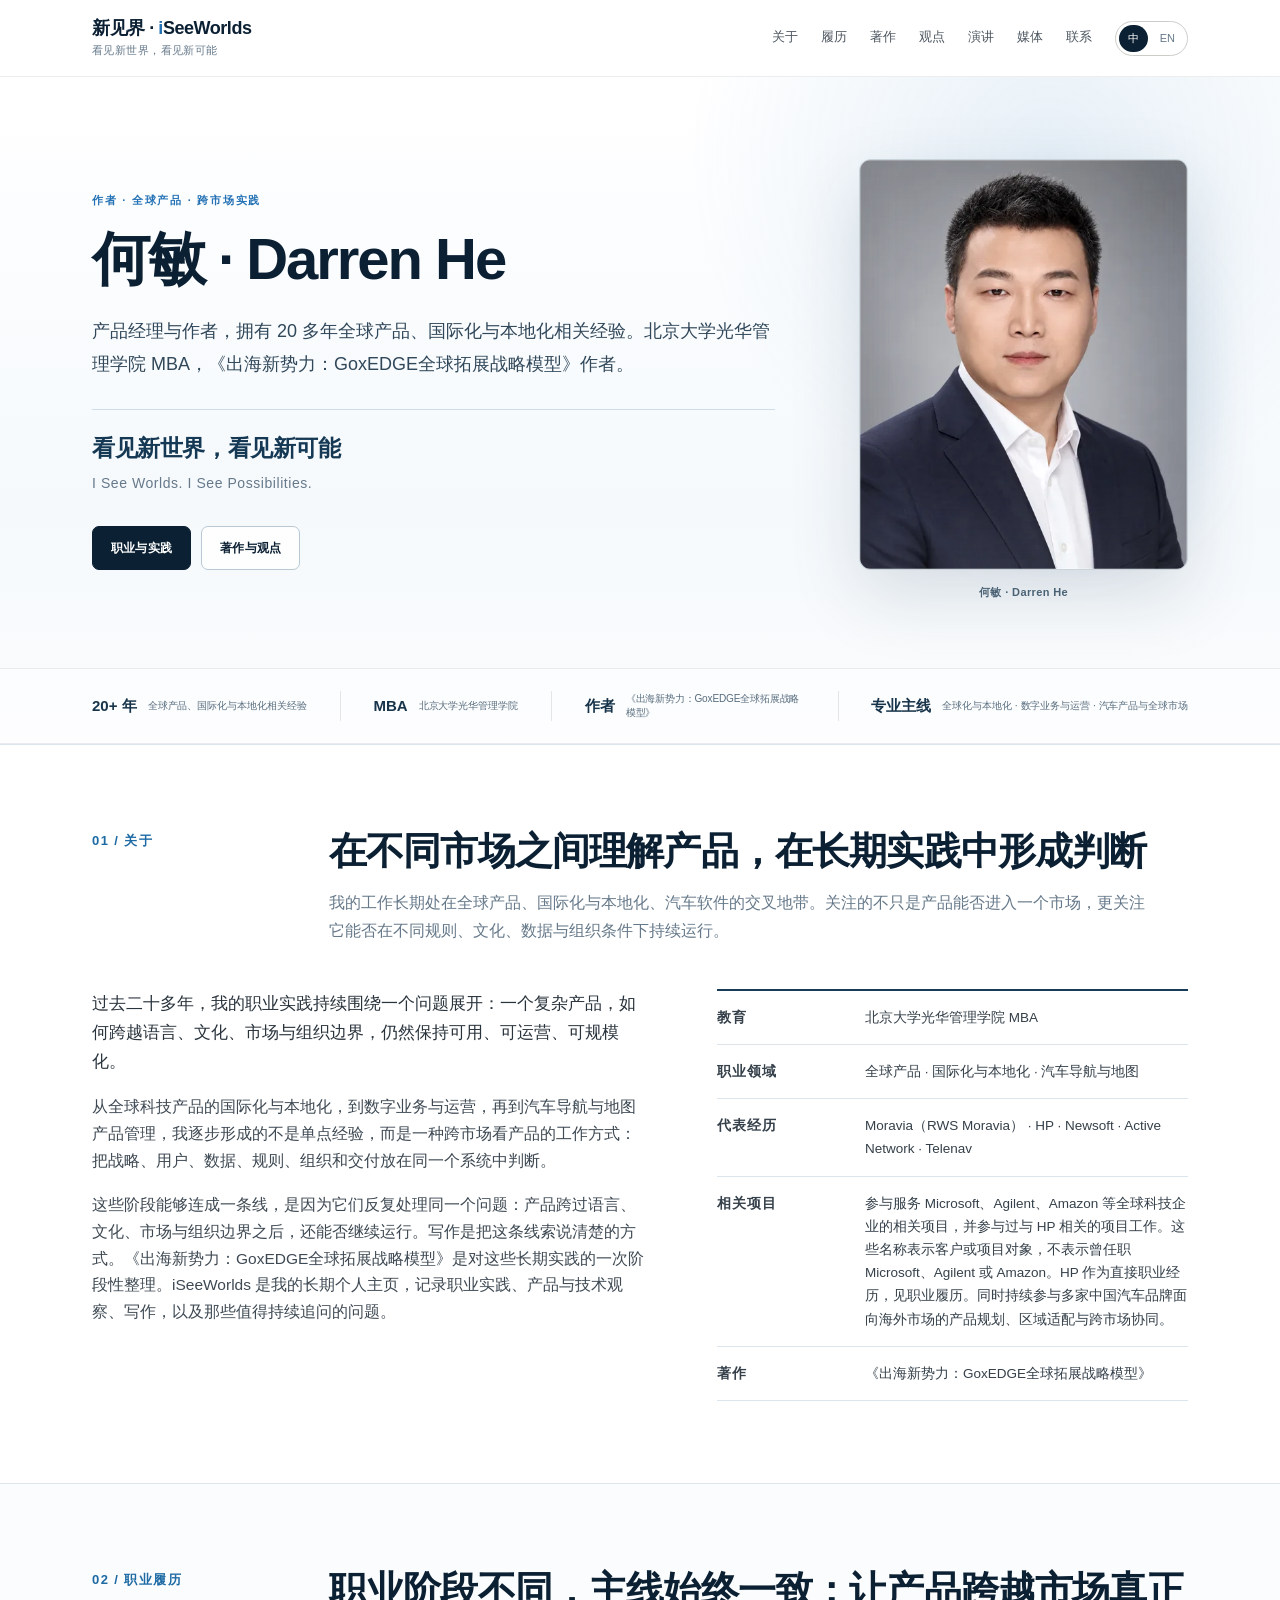
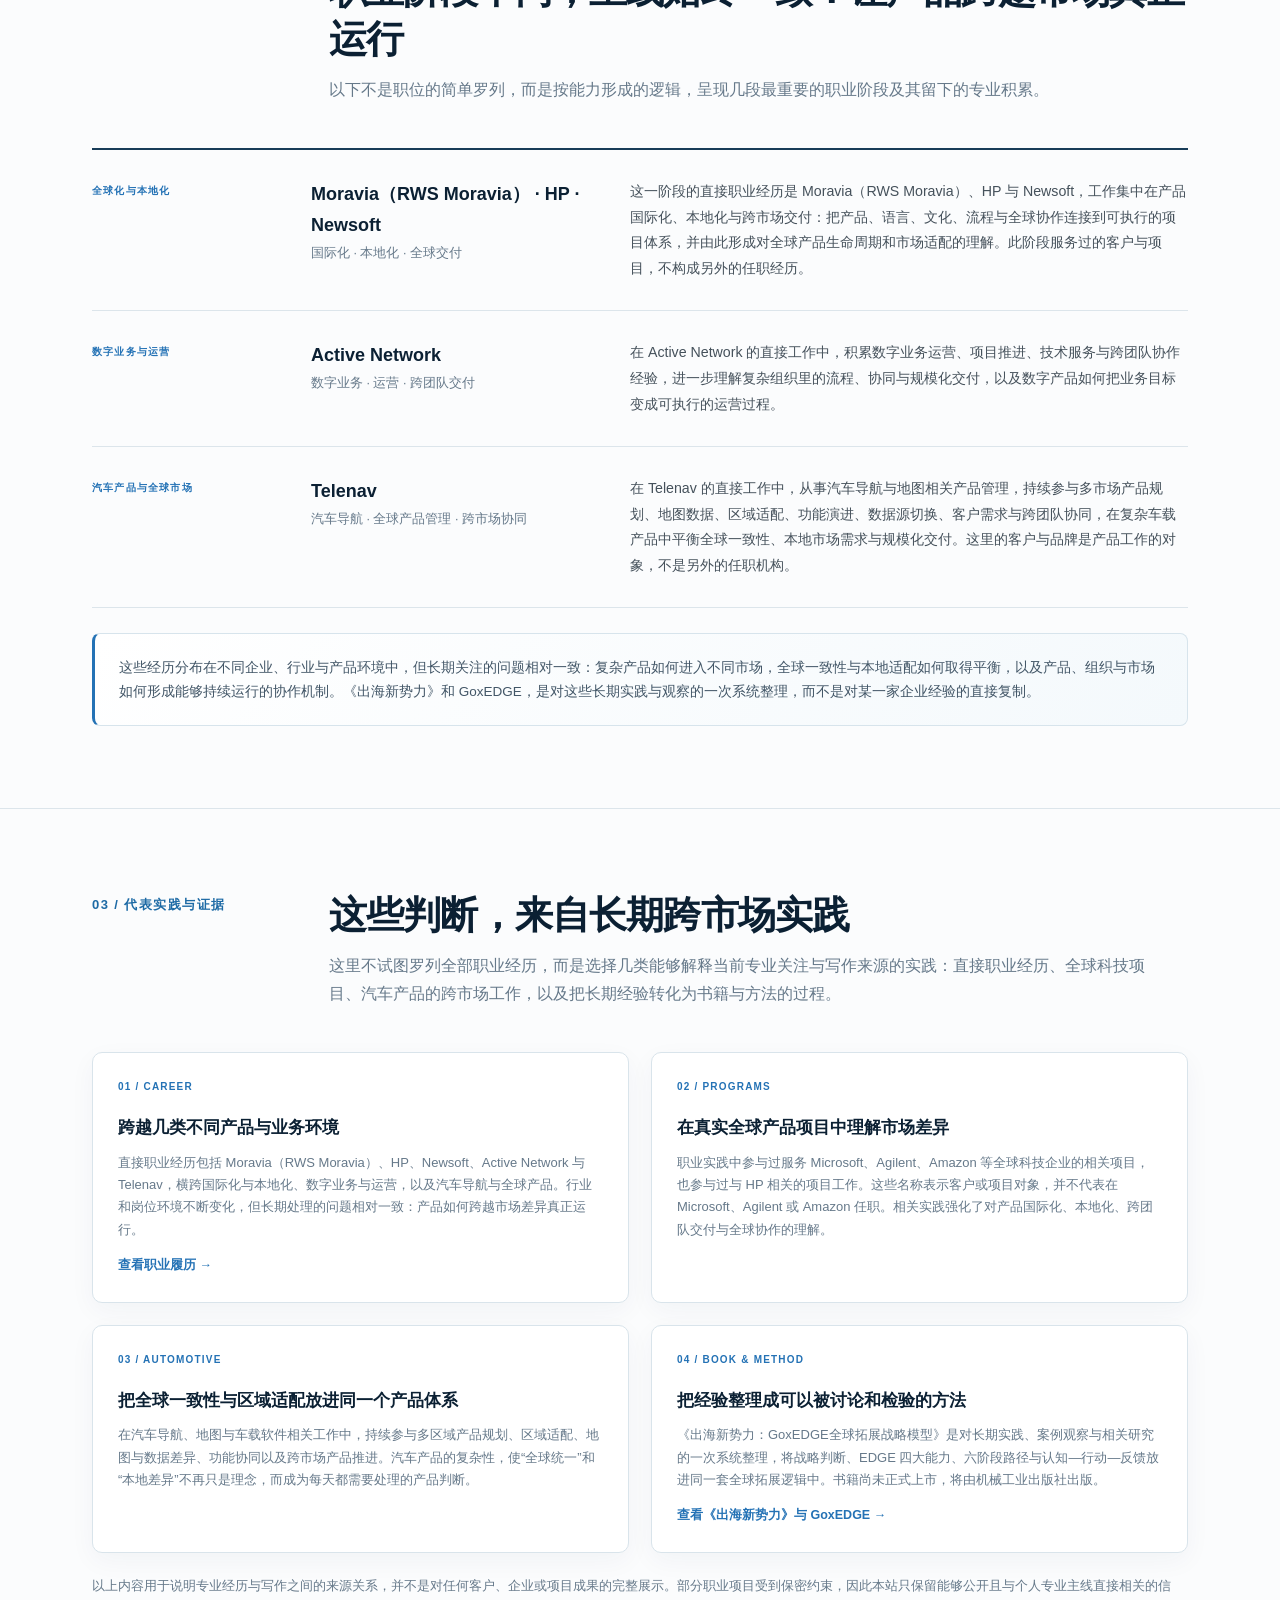
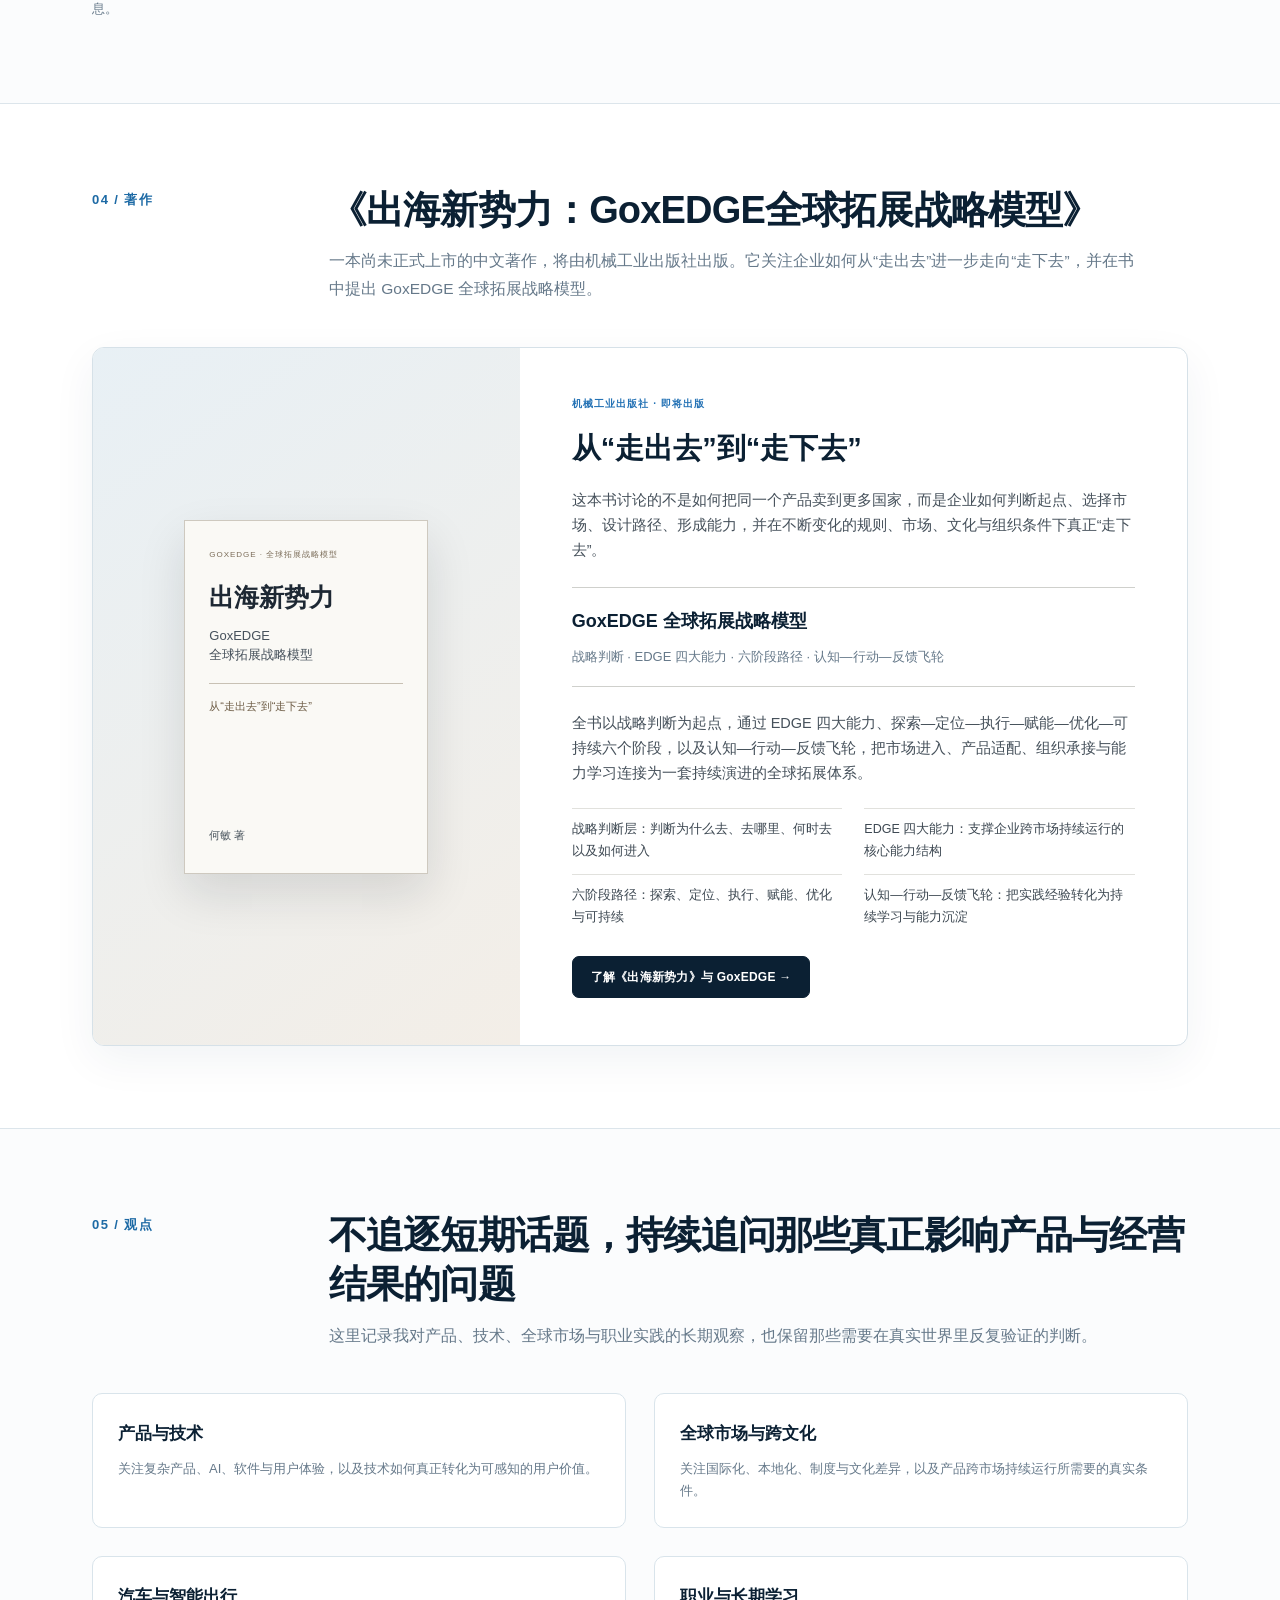
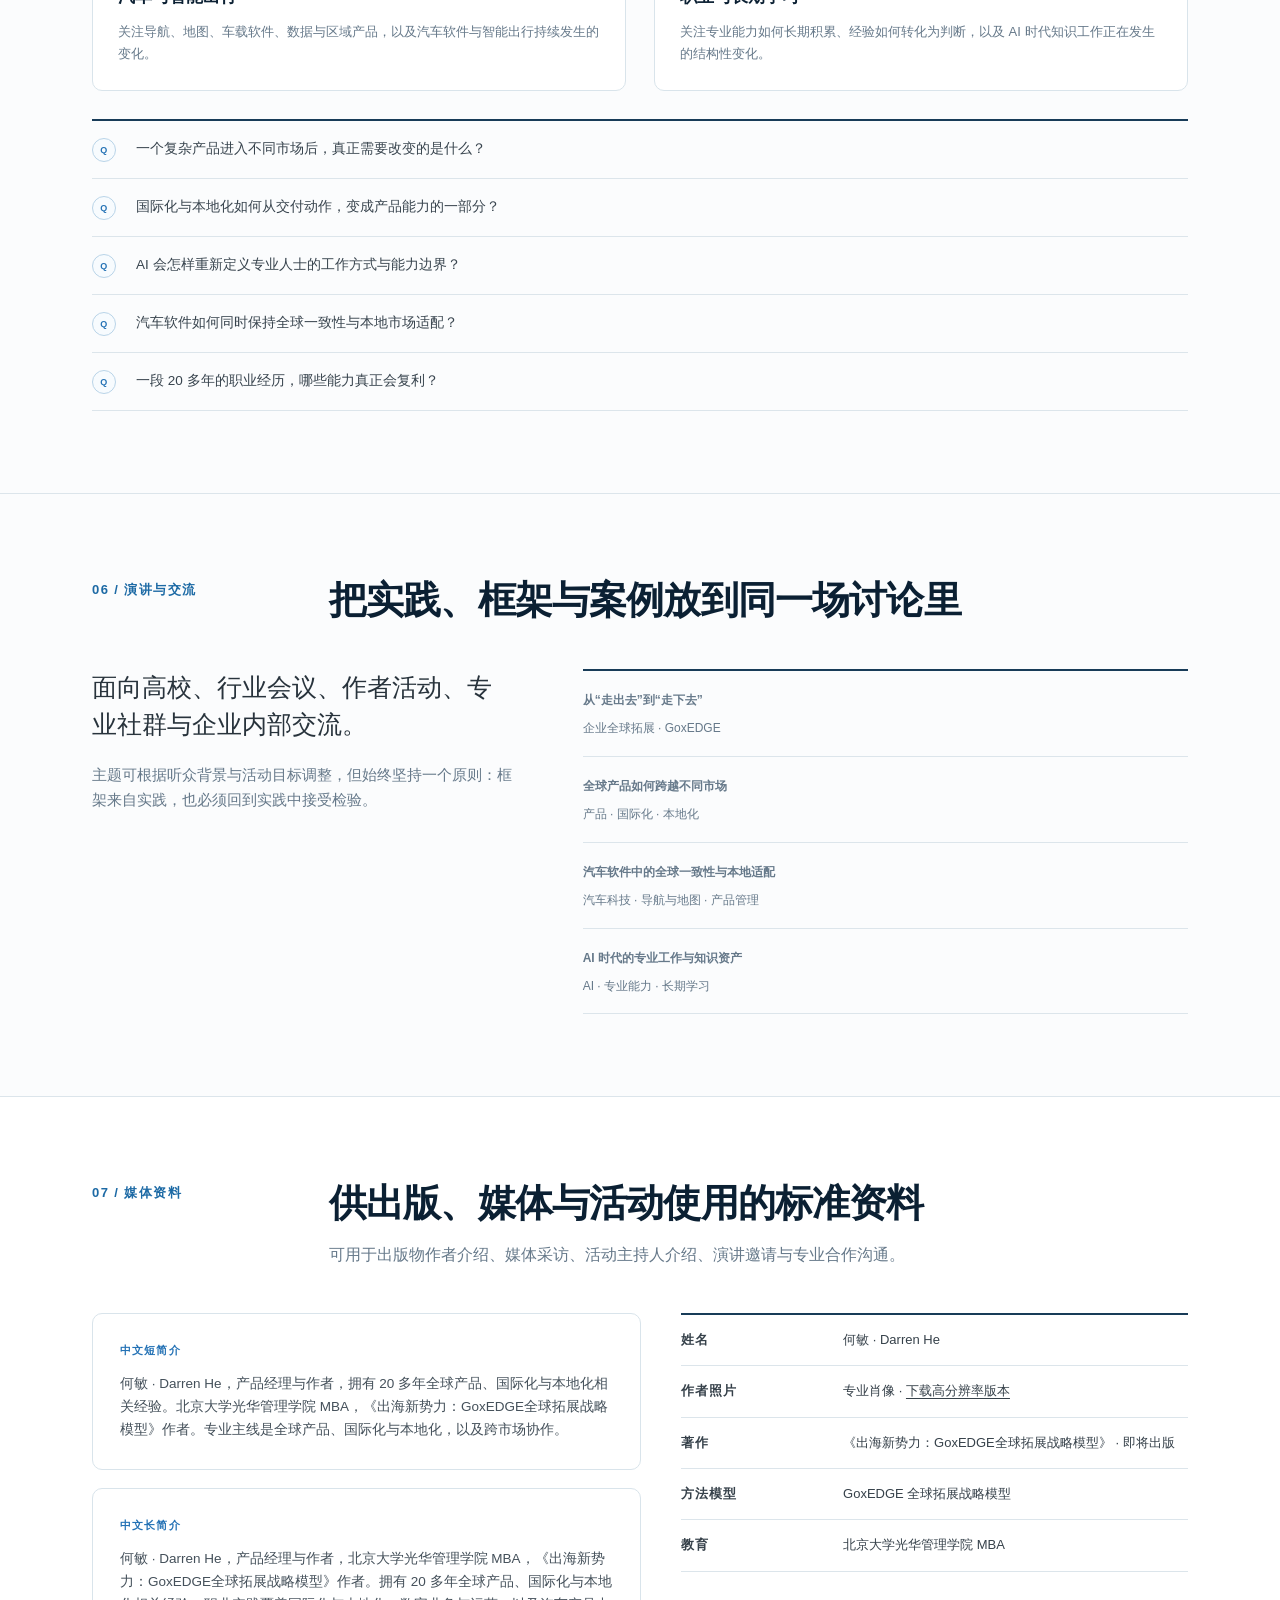
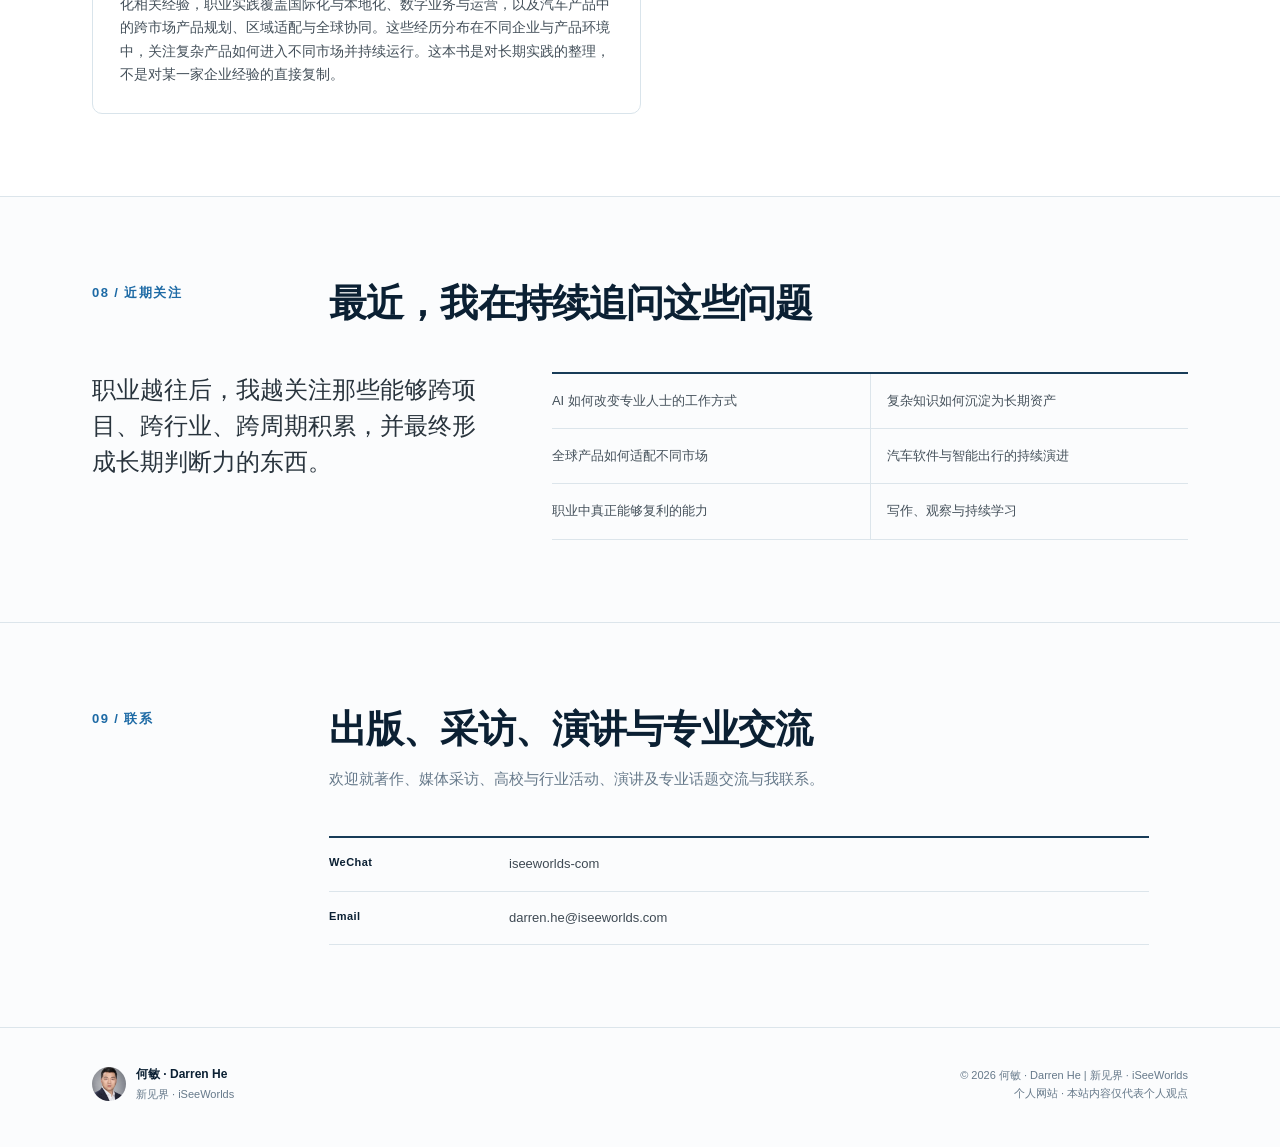
==== commit ee02155b: "feat: add iSeeWorlds evidence layer Co-authored-by: Cursor <cursoragent@cursor.com>" ====
--- a/index.html
+++ b/index.html
@@ -192,11 +192,14 @@
     .role-row p{font-size:14.2px;color:#45515b;margin:0;line-height:1.8}
     .career-note{margin-top:25px;padding:22px 24px;background:linear-gradient(135deg,#ffffff 0%,#f4f9fc 100%);border:1px solid #d7e4ec;border-left:3px solid var(--accent);border-radius:8px;font-size:13.5px;color:#425667}
 
-    .focus-grid{display:grid;grid-template-columns:repeat(3,1fr);gap:22px}
+    .focus-grid{display:grid;grid-template-columns:repeat(2,1fr);gap:22px}
     .focus-card{background:var(--surface);border:1px solid #d9e4eb;padding:25px;min-height:180px;border-radius:10px;box-shadow:0 8px 26px rgba(24,56,82,.045)}
     .focus-card .num{font-size:10px;color:var(--accent);font-weight:700;letter-spacing:.12em}
     .focus-card h3{font-size:17px;margin:18px 0 9px;font-weight:650}
     .focus-card p{font-size:13px;color:var(--muted);margin:0}
+    .focus-card a{display:inline-block;margin-top:14px;font-size:12.5px;font-weight:650;color:var(--accent)}
+    .focus-card a:hover{text-decoration:underline}
+    .evidence-note{margin:22px 0 0;font-size:13px;line-height:1.75;color:#66798a}
 
     .book-shell{display:grid;grid-template-columns:.78fr 1.22fr;border:1px solid #d6e1e8;background:var(--surface);border-radius:12px;overflow:hidden;box-shadow:0 14px 44px rgba(22,53,77,.06)}
     .book-side{display:flex;align-items:center;justify-content:center;padding:46px;background:linear-gradient(145deg,#e8f0f5 0%,#f3eee7 100%)}
@@ -287,8 +290,7 @@
       .portrait-wrap{margin:0;max-width:350px;width:56%}
       .section-head{gap:10px}
       .role-row{grid-template-columns:135px 210px 1fr}
-      .focus-grid{grid-template-columns:1fr 1fr}
-      .focus-card:last-child{grid-column:1 / -1}
+      .focus-grid{grid-template-columns:1fr}
     }
     @media(max-width:700px){
       .wrap{padding:0 22px}
@@ -477,20 +479,44 @@
     <section id="focus">
       <div class="wrap">
         <div class="section-head">
-          <div class="section-kicker">03 / <span data-zh>专业聚焦</span><span data-en>Professional Focus</span></div>
-          <div>
-            <h2 data-zh>六个彼此连接、持续积累的专业关注</h2>
-            <h2 data-en>Six connected areas of long-term professional focus</h2>
+          <div class="section-kicker">03 / <span data-zh>代表实践与证据</span><span data-en>Selected Work & Evidence</span></div>
+          <div>
+            <h2 data-zh>这些判断，来自长期跨市场实践</h2>
+            <h2 data-en>The work behind the point of view</h2>
+            <p class="sublede" data-zh>这里不试图罗列全部职业经历，而是选择几类能够解释当前专业关注与写作来源的实践：直接职业经历、全球科技项目、汽车产品的跨市场工作，以及把长期经验转化为书籍与方法的过程。</p>
+            <p class="sublede" data-en>Rather than listing every role or project, this section highlights a few strands of work that help explain the professional perspective behind this site: direct career experience, global technology programs, cross-market automotive product work, and the codification of long practice into a book and method.</p>
           </div>
         </div>
         <div class="focus-grid">
-          <div class="focus-card"><div class="num">01</div><h3><span data-zh>全球产品与产品规划</span><span data-en>Global Product & Planning</span></h3><p data-zh>从用户需求与市场差异出发，连接产品规划、版本演进与区域落地，关注复杂产品如何跨市场持续运行。</p><p data-en>Connecting user needs and market differences with roadmaps, releases and regional execution, with a focus on how complex products continue to work across markets.</p></div>
-          <div class="focus-card"><div class="num">02</div><h3><span data-zh>国际化与本地化</span><span data-en>Internationalization & Localization</span></h3><p data-zh>把语言、文化、规则、数据与市场差异前置到产品设计与交付体系，而不是把本地化留到最后一步。</p><p data-en>Bringing language, culture, rules, data and market differences into the product and delivery system — not treating localization as the final step.</p></div>
-          <div class="focus-card"><div class="num">03</div><h3><span data-zh>汽车软件与导航</span><span data-en>Automotive Software & Navigation</span></h3><p data-zh>围绕车载导航、地图数据、多区域产品与功能协同，处理汽车软件在真实市场中的复杂性。</p><p data-en>Working across in-vehicle navigation, map data, multi-region products and feature coordination in real-world automotive software environments.</p></div>
-          <div class="focus-card"><div class="num">04</div><h3><span data-zh>跨市场协同</span><span data-en>Cross-market Collaboration</span></h3><p data-zh>在团队、客户、区域与合作伙伴之间建立共同判断，并推动需求、产品与交付形成闭环。</p><p data-en>Building shared judgment across teams, customers, regions and partners, then carrying it through requirements, product decisions and delivery.</p></div>
-          <div class="focus-card"><div class="num">05</div><h3><span data-zh>方法化与知识沉淀</span><span data-en>Knowledge Codification</span></h3><p data-zh>把长期实践中的经验与判断转化为文章、框架与书籍，使其能够被讨论、验证并持续复用。</p><p data-en>Turning accumulated experience and judgment into writing, frameworks and books that can be discussed, tested and reused over time.</p></div>
-          <div class="focus-card"><div class="num">06</div><h3><span data-zh>AI 与专业工作</span><span data-en>AI & Professional Work</span></h3><p data-zh>持续关注 AI 如何改变知识工作的边界、产品实践的方法，以及专业能力的形成方式。</p><p data-en>Exploring how AI changes the boundaries of knowledge work, the practice of building products and the way professional capability develops.</p></div>
-        </div>
+          <div class="focus-card">
+            <div class="num">01 / CAREER</div>
+            <h3><span data-zh>跨越几类不同产品与业务环境</span><span data-en>Across different product and business environments</span></h3>
+            <p data-zh>直接职业经历包括 Moravia（RWS Moravia）、HP、Newsoft、Active Network 与 Telenav，横跨国际化与本地化、数字业务与运营，以及汽车导航与全球产品。行业和岗位环境不断变化，但长期处理的问题相对一致：产品如何跨越市场差异真正运行。</p>
+            <p data-en>Direct career experience includes Moravia (RWS Moravia), HP, Newsoft, Active Network and Telenav, spanning internationalization and localization, digital business and operations, and automotive navigation and global products. The settings changed, but the underlying question remained similar: how products continue to work across different markets.</p>
+            <a href="#experience"><span data-zh>查看职业履历 →</span><span data-en>View career chapters →</span></a>
+          </div>
+          <div class="focus-card">
+            <div class="num">02 / PROGRAMS</div>
+            <h3><span data-zh>在真实全球产品项目中理解市场差异</span><span data-en>Learning market differences through real global programs</span></h3>
+            <p data-zh>职业实践中参与过服务 Microsoft、Agilent、Amazon 等全球科技企业的相关项目，也参与过与 HP 相关的项目工作。这些名称表示客户或项目对象，并不代表在 Microsoft、Agilent 或 Amazon 任职。相关实践强化了对产品国际化、本地化、跨团队交付与全球协作的理解。</p>
+            <p data-en>Professional work has included projects and programs serving Microsoft, Agilent and Amazon, as well as project work involving HP. These names refer to clients or program contexts, not employment at Microsoft, Agilent or Amazon. The work contributed to a practical understanding of product internationalization, localization, cross-team delivery and global collaboration.</p>
+          </div>
+          <div class="focus-card">
+            <div class="num">03 / AUTOMOTIVE</div>
+            <h3><span data-zh>把全球一致性与区域适配放进同一个产品体系</span><span data-en>Balancing global consistency with regional adaptation</span></h3>
+            <p data-zh>在汽车导航、地图与车载软件相关工作中，持续参与多区域产品规划、区域适配、地图与数据差异、功能协同以及跨市场产品推进。汽车产品的复杂性，使“全球统一”和“本地差异”不再只是理念，而成为每天都需要处理的产品判断。</p>
+            <p data-en>Work in automotive navigation, maps and in-vehicle software includes multi-region product planning, regional adaptation, map and data differences, feature coordination and cross-market product execution. In automotive products, the tension between global consistency and local variation is not abstract — it becomes part of everyday product judgment.</p>
+          </div>
+          <div class="focus-card">
+            <div class="num">04 / BOOK &amp; METHOD</div>
+            <h3><span data-zh>把经验整理成可以被讨论和检验的方法</span><span data-en>Turning experience into a method that can be discussed and tested</span></h3>
+            <p data-zh>《出海新势力：GoxEDGE全球拓展战略模型》是对长期实践、案例观察与相关研究的一次系统整理，将战略判断、EDGE 四大能力、六阶段路径与认知—行动—反馈放进同一套全球拓展逻辑中。书籍尚未正式上市，将由机械工业出版社出版。</p>
+            <p data-en>GoxEDGE: Global Expansion Strategy Model is a structured attempt to organize long-term practice, case observation and related research into one global expansion logic — connecting strategic judgment, four EDGE capabilities, a six-stage path and a cognition–action–feedback mechanism. The Chinese-language book is forthcoming from China Machine Press.</p>
+            <a href="https://goxedge.com/?utm_source=iseeworlds&amp;utm_medium=referral&amp;utm_campaign=evidence_section" target="_blank" rel="noopener noreferrer"><span data-zh>查看《出海新势力》与 GoxEDGE →</span><span data-en>Explore the book and GoxEDGE →</span></a>
+          </div>
+        </div>
+        <p class="evidence-note" data-zh>以上内容用于说明专业经历与写作之间的来源关系，并不是对任何客户、企业或项目成果的完整展示。部分职业项目受到保密约束，因此本站只保留能够公开且与个人专业主线直接相关的信息。</p>
+        <p class="evidence-note" data-en>These examples are intended to show how professional experience connects to the ideas and writing on this site, not to provide a complete record of client or project outcomes. Some professional work is subject to confidentiality, so only information suitable for public disclosure is included here.</p>
       </div>
     </section>
 
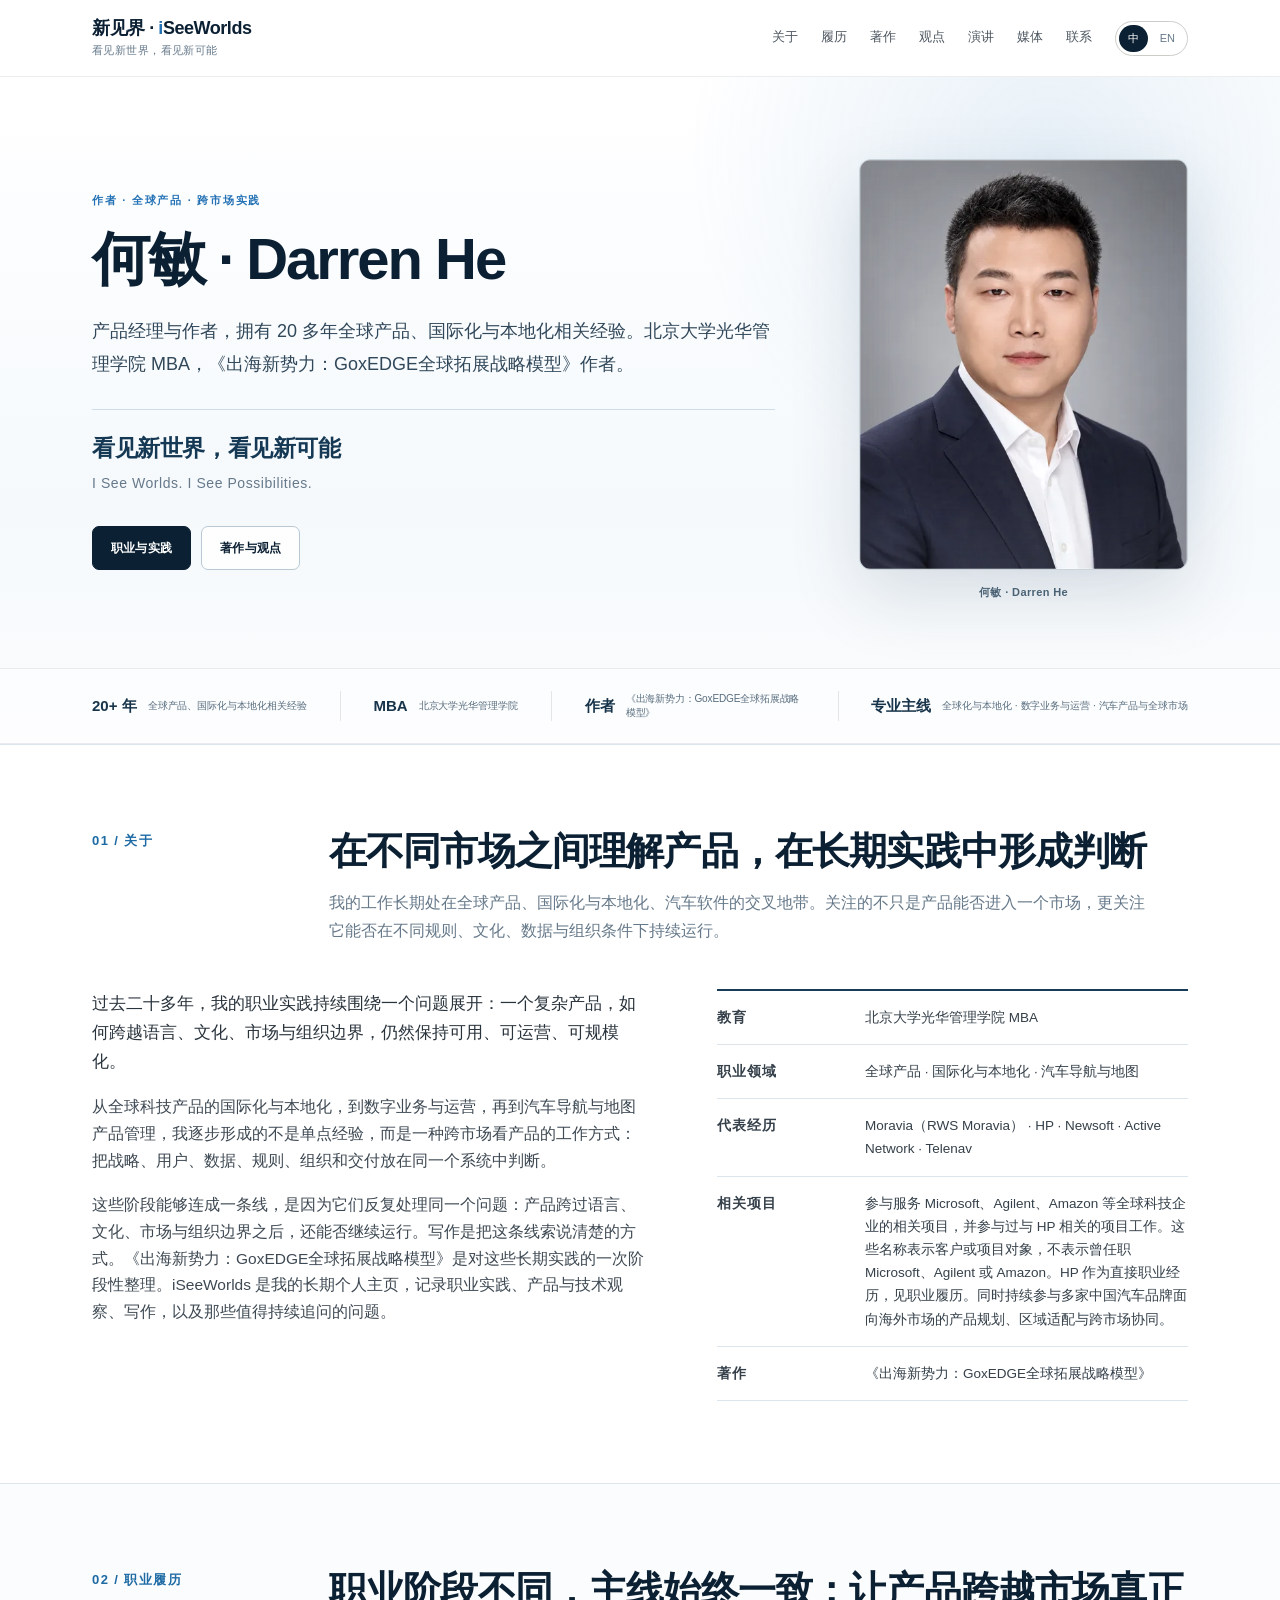
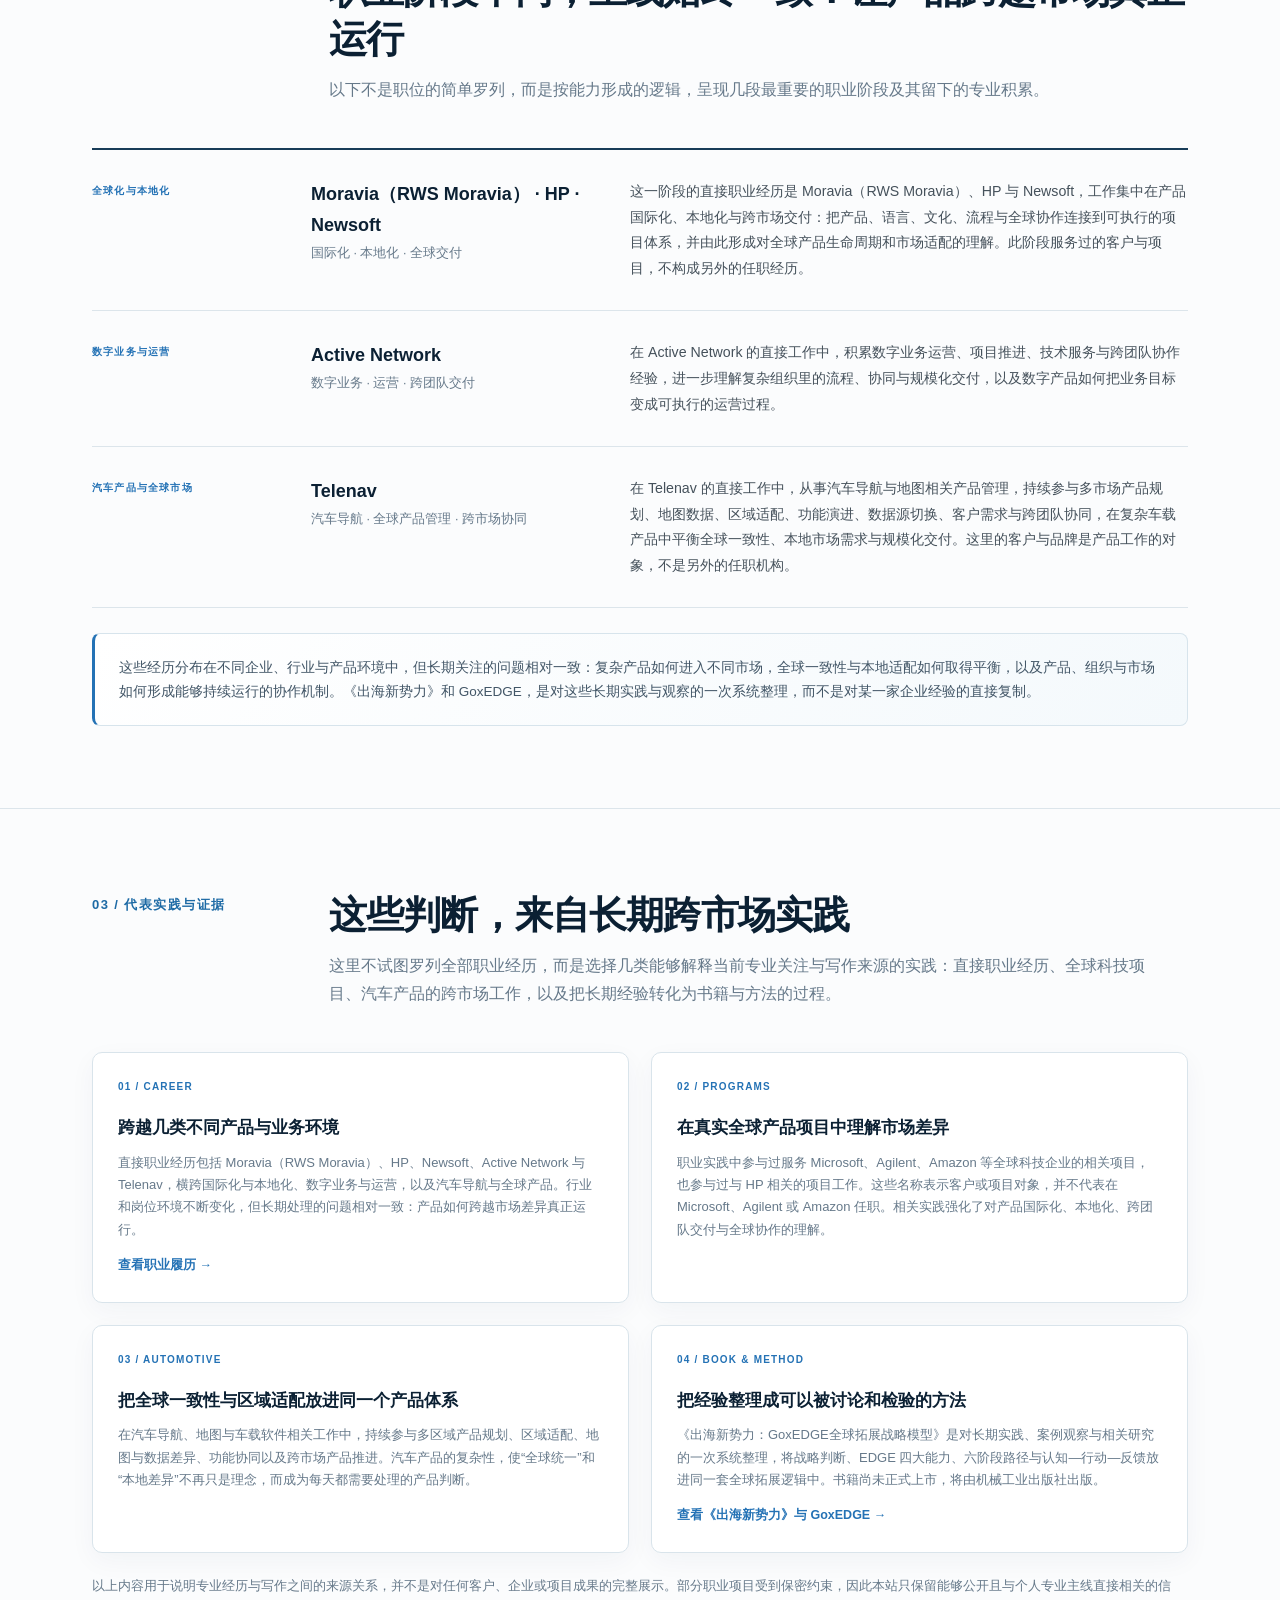
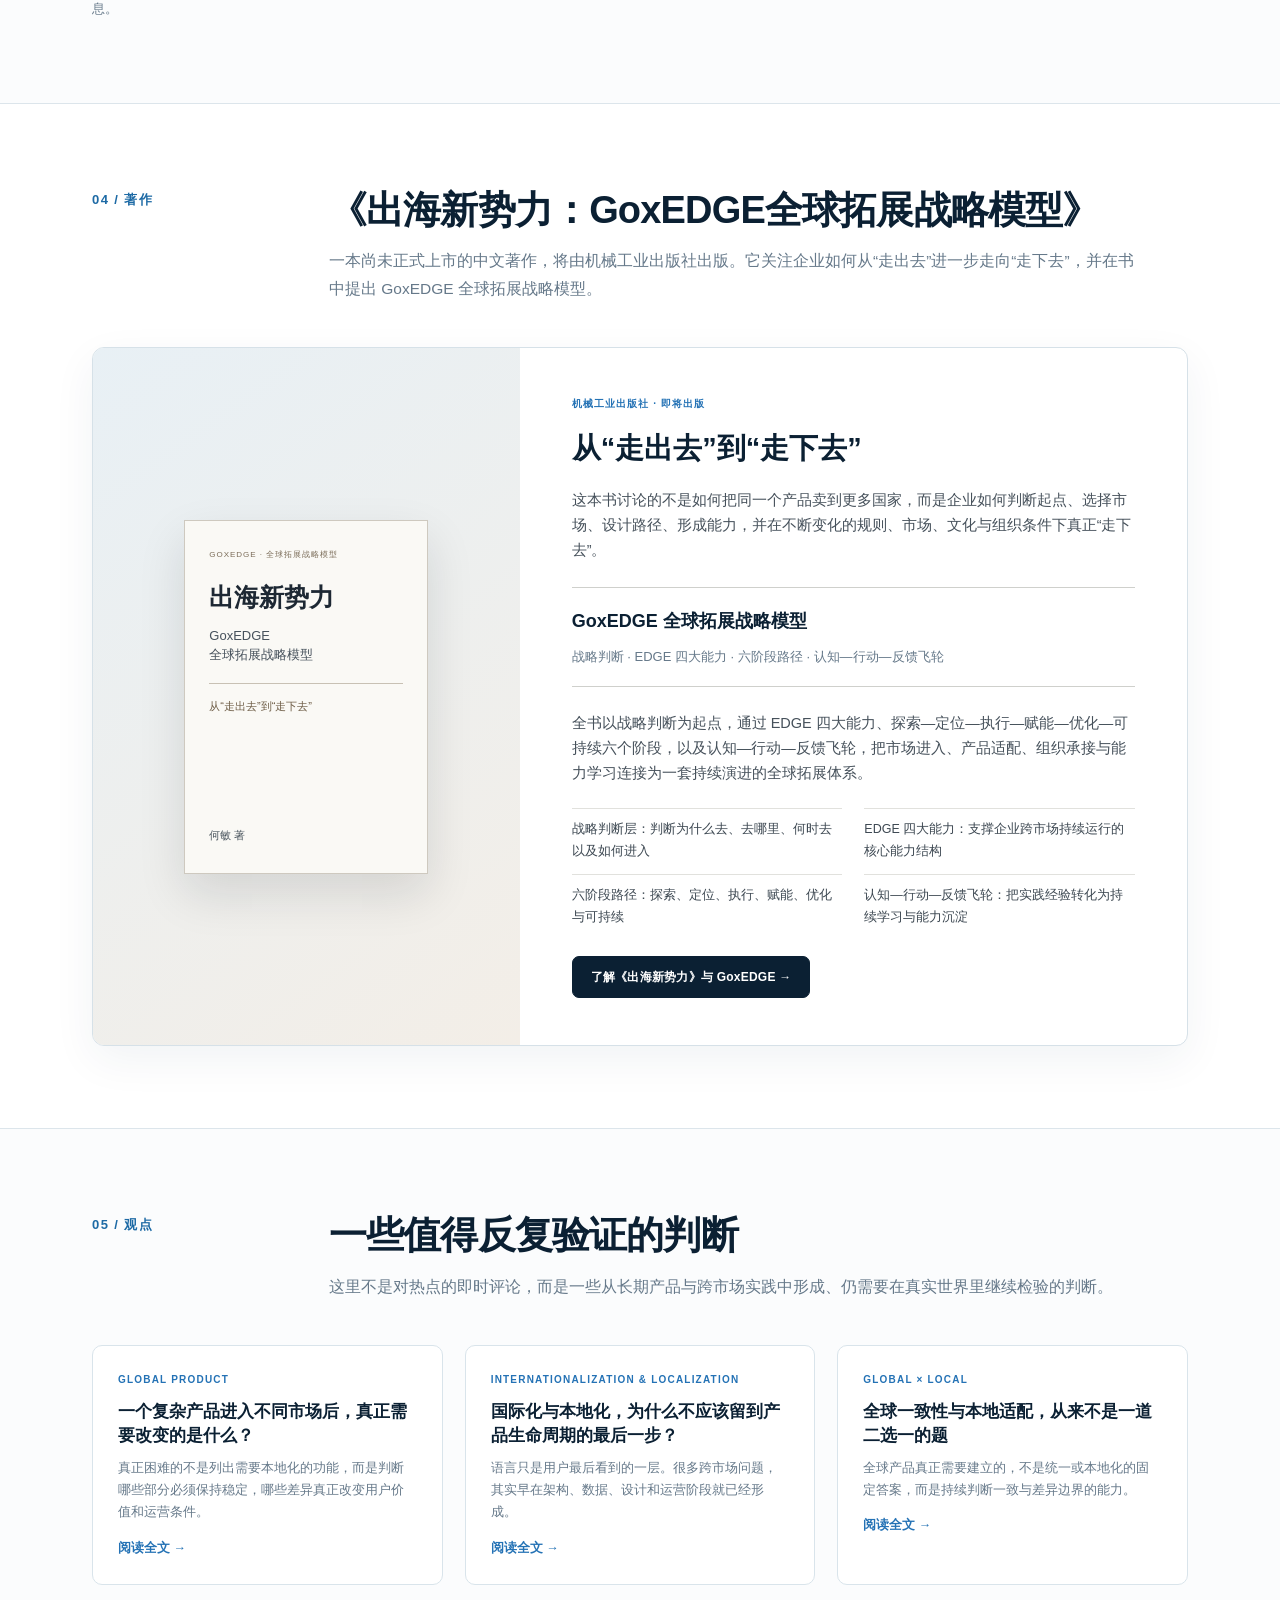
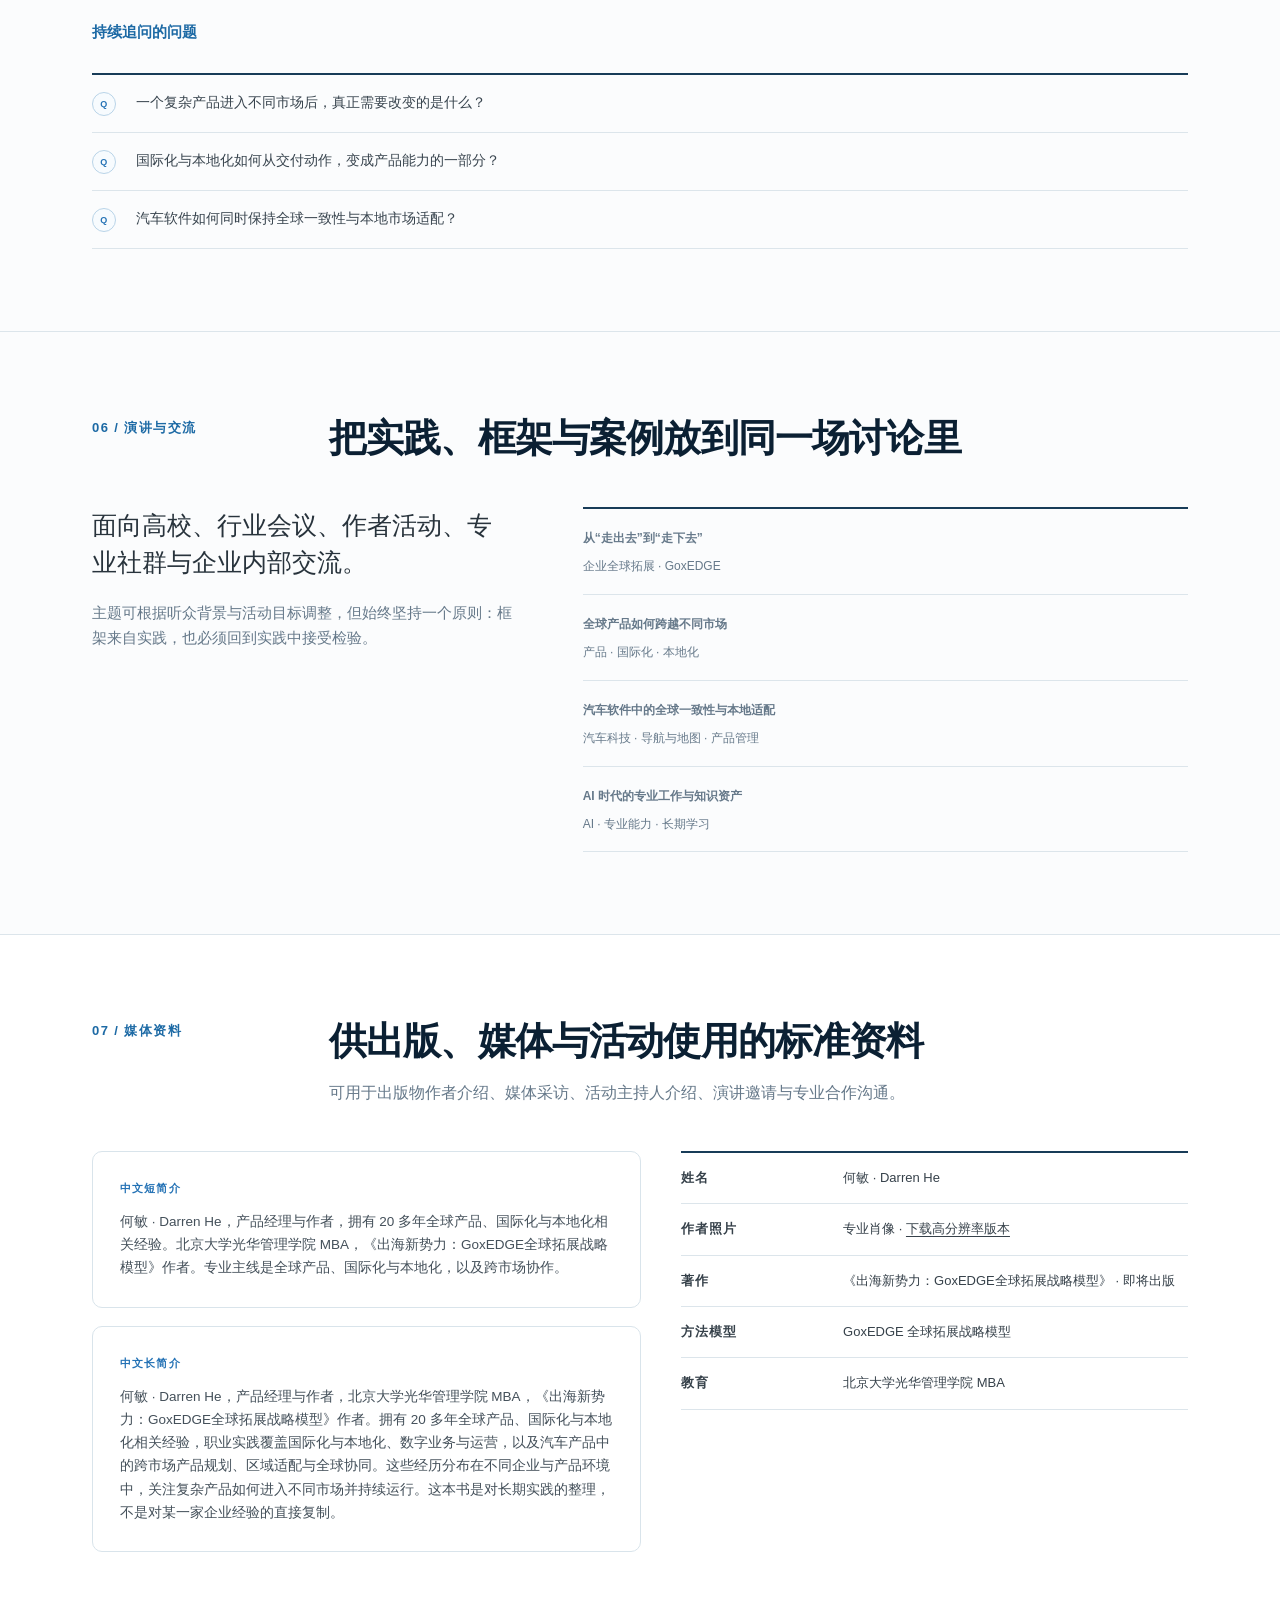
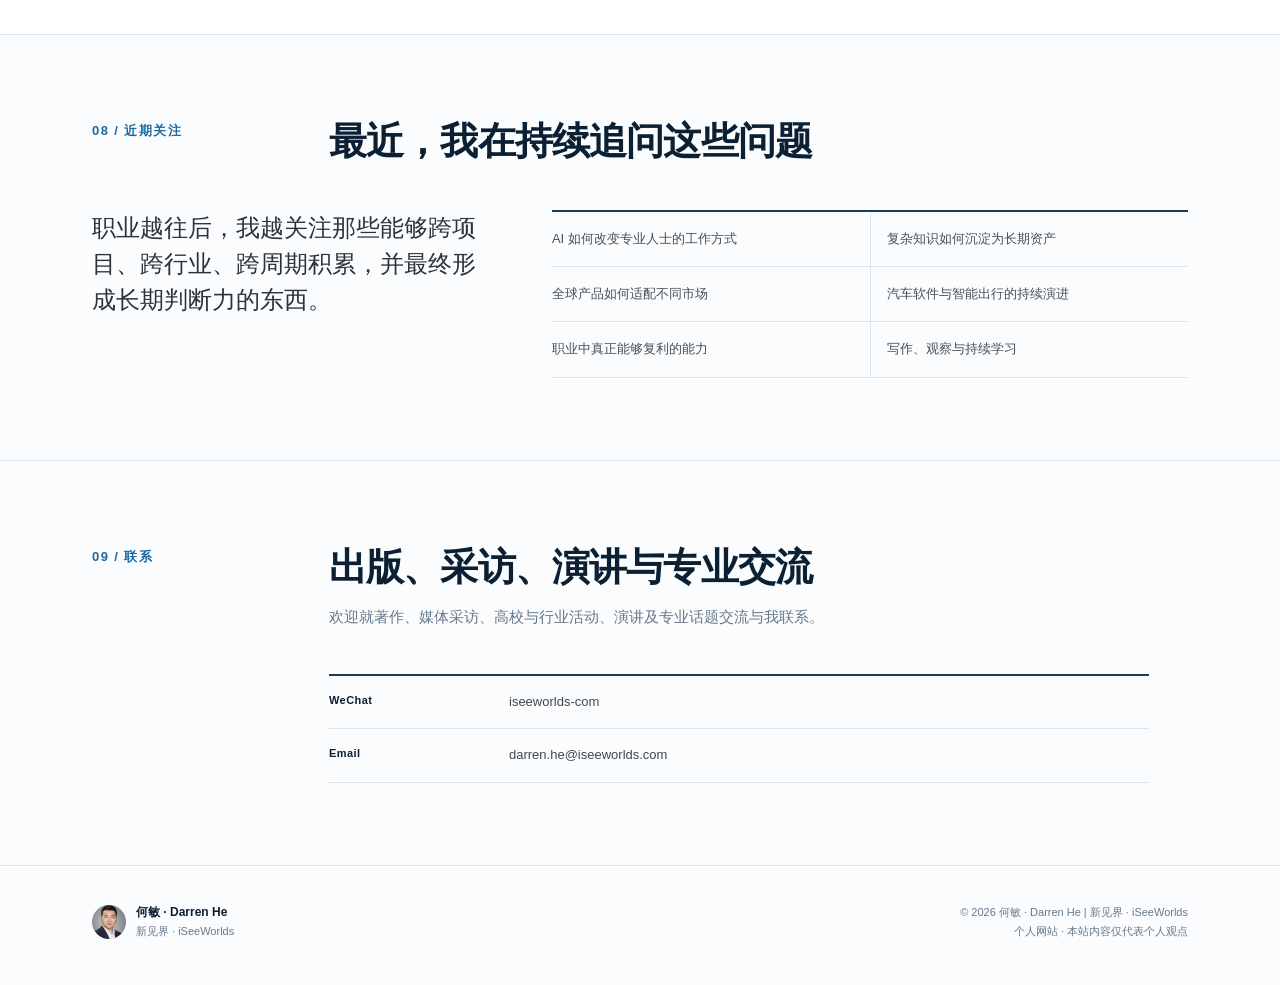
==== commit b03e992d: "feat: publish iSeeWorlds selected notes Co-authored-by: Cursor <cursoragent@cursor.com>" ====
--- a/index.html
+++ b/index.html
@@ -221,10 +221,15 @@
     .book-actions{display:flex;gap:10px;flex-wrap:wrap;margin-top:28px}
     .book-actions .btn{min-height:42px}
 
-    .ideas-grid{display:grid;grid-template-columns:1fr 1fr;gap:28px}
-    .idea-block{padding:25px;background:var(--surface);border:1px solid #d9e4eb;border-radius:10px}
-    .idea-block h3{font-size:17px;margin:0 0 9px;font-weight:650}
+    .ideas-grid{display:grid;grid-template-columns:repeat(3,minmax(0,1fr));gap:22px}
+    .idea-block{padding:25px;background:var(--surface);border:1px solid #d9e4eb;border-radius:10px;min-width:0}
+    .idea-block h3{font-size:17px;margin:0 0 9px;font-weight:650;line-height:1.4}
     .idea-block p{font-size:13px;color:var(--muted);margin:0}
+    .note-kicker{font-size:10px;letter-spacing:.12em;color:var(--accent);font-weight:700;margin-bottom:12px}
+    .idea-block a{display:inline-block;margin-top:14px;font-size:12.5px;font-weight:650;color:var(--accent)}
+    .idea-block a:hover{text-decoration:underline}
+    .questions-label{margin:34px 0 0;font-size:15px;font-weight:650;color:#1d6aa5}
+    .question a:hover{text-decoration:underline}
     .question-list{margin-top:28px;border-top:2px solid #183c58}
     .question{display:grid;grid-template-columns:28px 1fr;gap:16px;align-items:start;padding:16px 0;border-bottom:1px solid var(--line);font-size:13.5px;color:#38444e}
     .question .qmark{width:24px;height:24px;border:1px solid #b9d4e8;border-radius:999px;display:flex;align-items:center;justify-content:center;font-size:9px;line-height:1;color:var(--accent);font-weight:800;letter-spacing:.04em;margin-top:1px;background:#f7fbfe}
@@ -290,7 +295,7 @@
       .portrait-wrap{margin:0;max-width:350px;width:56%}
       .section-head{gap:10px}
       .role-row{grid-template-columns:135px 210px 1fr}
-      .focus-grid{grid-template-columns:1fr}
+      .focus-grid,.ideas-grid{grid-template-columns:1fr}
     }
     @media(max-width:700px){
       .wrap{padding:0 22px}
@@ -576,24 +581,40 @@
         <div class="section-head">
           <div class="section-kicker">05 / <span data-zh>观点</span><span data-en>Ideas</span></div>
           <div>
-            <h2 data-zh>不追逐短期话题，持续追问那些真正影响产品与经营结果的问题</h2>
-            <h2 data-en>Questions worth returning to after the headlines move on</h2>
-            <p class="sublede" data-zh>这里记录我对产品、技术、全球市场与职业实践的长期观察，也保留那些需要在真实世界里反复验证的判断。</p>
-            <p class="sublede" data-en>This is where I write about products, technology, global markets and professional practice — and return to judgments that need to be tested repeatedly in the real world.</p>
+            <h2 data-zh>一些值得反复验证的判断</h2>
+            <h2 data-en>Ideas worth testing against the real world</h2>
+            <p class="sublede" data-zh>这里不是对热点的即时评论，而是一些从长期产品与跨市场实践中形成、仍需要在真实世界里继续检验的判断。</p>
+            <p class="sublede" data-en>These are not comments on the week's headlines. They are judgments formed through long practice in products and cross-market work, and they still need to be tested in the real world.</p>
           </div>
         </div>
         <div class="ideas-grid">
-          <div class="idea-block"><h3><span data-zh>产品与技术</span><span data-en>Product & Technology</span></h3><p data-zh>关注复杂产品、AI、软件与用户体验，以及技术如何真正转化为可感知的用户价值。</p><p data-en>Complex products, AI, software and user experience — and how technology becomes value that users can actually perceive.</p></div>
-          <div class="idea-block"><h3><span data-zh>全球市场与跨文化</span><span data-en>Global Markets & Cross-cultural Work</span></h3><p data-zh>关注国际化、本地化、制度与文化差异，以及产品跨市场持续运行所需要的真实条件。</p><p data-en>Internationalization, localization, institutional and cultural differences, and the conditions required for products to keep working across markets.</p></div>
-          <div class="idea-block"><h3><span data-zh>汽车与智能出行</span><span data-en>Automotive & Mobility</span></h3><p data-zh>关注导航、地图、车载软件、数据与区域产品，以及汽车软件与智能出行持续发生的变化。</p><p data-en>Navigation, maps, in-vehicle software, data and regional products, alongside the continuing evolution of automotive software and mobility.</p></div>
-          <div class="idea-block"><h3><span data-zh>职业与长期学习</span><span data-en>Work & Long-term Learning</span></h3><p data-zh>关注专业能力如何长期积累、经验如何转化为判断，以及 AI 时代知识工作正在发生的结构性变化。</p><p data-en>How professional capability compounds, how experience becomes judgment, and how knowledge work is being structurally reshaped in the AI era.</p></div>
-        </div>
+          <div class="idea-block">
+            <div class="note-kicker">GLOBAL PRODUCT</div>
+            <h3><span data-zh>一个复杂产品进入不同市场后，真正需要改变的是什么？</span><span data-en>What Really Needs to Change When a Complex Product Enters a New Market?</span></h3>
+            <p data-zh>真正困难的不是列出需要本地化的功能，而是判断哪些部分必须保持稳定，哪些差异真正改变用户价值和运营条件。</p>
+            <p data-en>The hard part is not listing features to localize. It is judging what must stay stable, and which differences actually change user value and operating conditions.</p>
+            <a href="ideas/what-changes-across-markets/"><span data-zh>阅读全文 →</span><span data-en>Read the note →</span></a>
+          </div>
+          <div class="idea-block">
+            <div class="note-kicker">INTERNATIONALIZATION &amp; LOCALIZATION</div>
+            <h3><span data-zh>国际化与本地化，为什么不应该留到产品生命周期的最后一步？</span><span data-en>Why Internationalization and Localization Should Not Be the Last Step</span></h3>
+            <p data-zh>语言只是用户最后看到的一层。很多跨市场问题，其实早在架构、数据、设计和运营阶段就已经形成。</p>
+            <p data-en>Language is only the layer users see last. Many cross-market problems are already built into architecture, data, design and operations.</p>
+            <a href="ideas/localization-is-product-capability/"><span data-zh>阅读全文 →</span><span data-en>Read the note →</span></a>
+          </div>
+          <div class="idea-block">
+            <div class="note-kicker">GLOBAL × LOCAL</div>
+            <h3><span data-zh>全球一致性与本地适配，从来不是一道二选一的题</span><span data-en>Global Consistency and Local Adaptation Are Not an Either-Or Choice</span></h3>
+            <p data-zh>全球产品真正需要建立的，不是统一或本地化的固定答案，而是持续判断一致与差异边界的能力。</p>
+            <p data-en>A global product does not need a fixed answer of unify or localize. It needs the ability to keep judging where consistency ends and difference begins.</p>
+            <a href="ideas/global-consistency-local-adaptation/"><span data-zh>阅读全文 →</span><span data-en>Read the note →</span></a>
+          </div>
+        </div>
+        <h3 class="questions-label"><span data-zh>持续追问的问题</span><span data-en>Questions I Keep Returning To</span></h3>
         <div class="question-list">
-          <div class="question"><div class="qmark" aria-hidden="true">Q</div><div><span data-zh>一个复杂产品进入不同市场后，真正需要改变的是什么？</span><span data-en>What actually needs to change when a complex product enters different markets?</span></div></div>
-          <div class="question"><div class="qmark" aria-hidden="true">Q</div><div><span data-zh>国际化与本地化如何从交付动作，变成产品能力的一部分？</span><span data-en>How do internationalization and localization become product capabilities rather than downstream delivery tasks?</span></div></div>
-          <div class="question"><div class="qmark" aria-hidden="true">Q</div><div><span data-zh>AI 会怎样重新定义专业人士的工作方式与能力边界？</span><span data-en>How will AI redefine the way professionals work and the boundaries of individual capability?</span></div></div>
-          <div class="question"><div class="qmark" aria-hidden="true">Q</div><div><span data-zh>汽车软件如何同时保持全球一致性与本地市场适配？</span><span data-en>How can automotive software maintain global consistency while adapting to local markets?</span></div></div>
-          <div class="question"><div class="qmark" aria-hidden="true">Q</div><div><span data-zh>一段 20 多年的职业经历，哪些能力真正会复利？</span><span data-en>Across a 20-plus-year career, which capabilities truly compound?</span></div></div>
+          <div class="question"><div class="qmark" aria-hidden="true">Q</div><div><a href="ideas/what-changes-across-markets/"><span data-zh>一个复杂产品进入不同市场后，真正需要改变的是什么？</span><span data-en>What actually needs to change when a complex product enters different markets?</span></a></div></div>
+          <div class="question"><div class="qmark" aria-hidden="true">Q</div><div><a href="ideas/localization-is-product-capability/"><span data-zh>国际化与本地化如何从交付动作，变成产品能力的一部分？</span><span data-en>How do internationalization and localization become product capabilities rather than downstream delivery tasks?</span></a></div></div>
+          <div class="question"><div class="qmark" aria-hidden="true">Q</div><div><a href="ideas/global-consistency-local-adaptation/"><span data-zh>汽车软件如何同时保持全球一致性与本地市场适配？</span><span data-en>How can automotive software maintain global consistency while adapting to local markets?</span></a></div></div>
         </div>
       </div>
     </section>
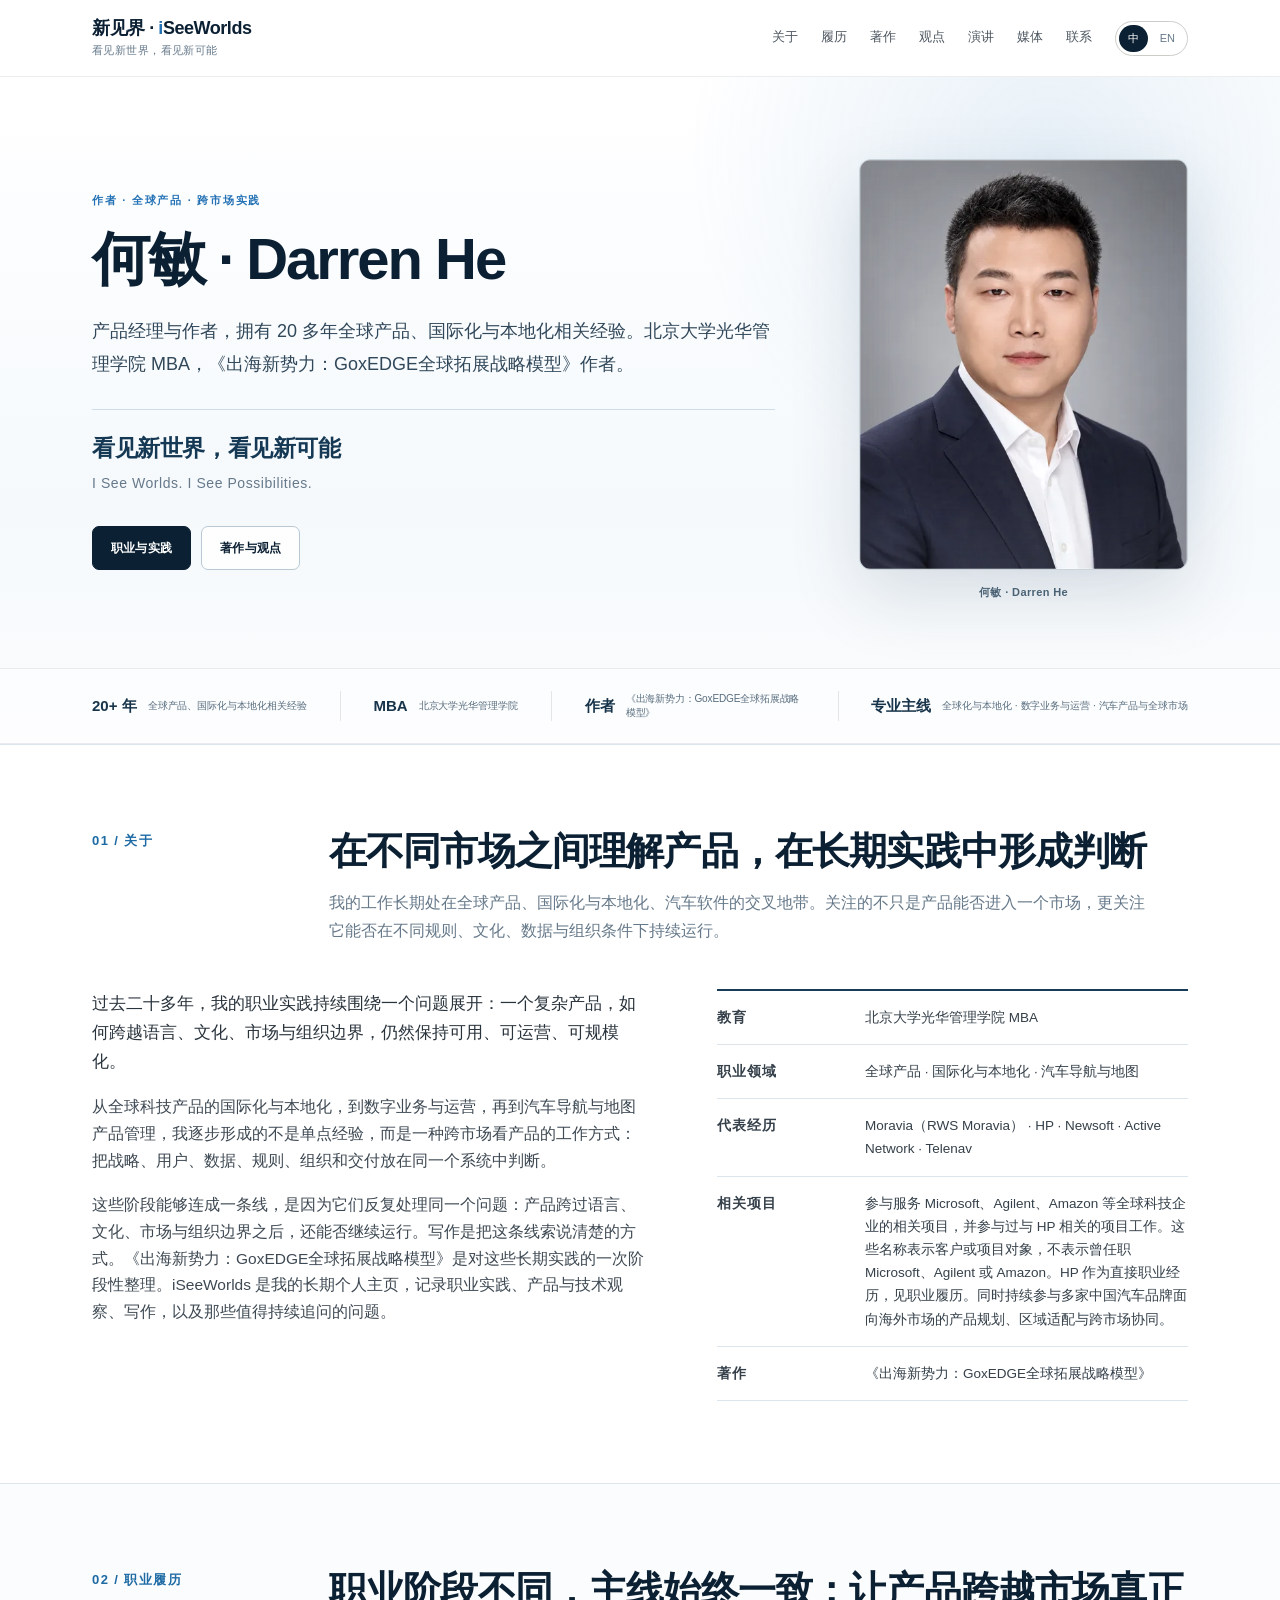
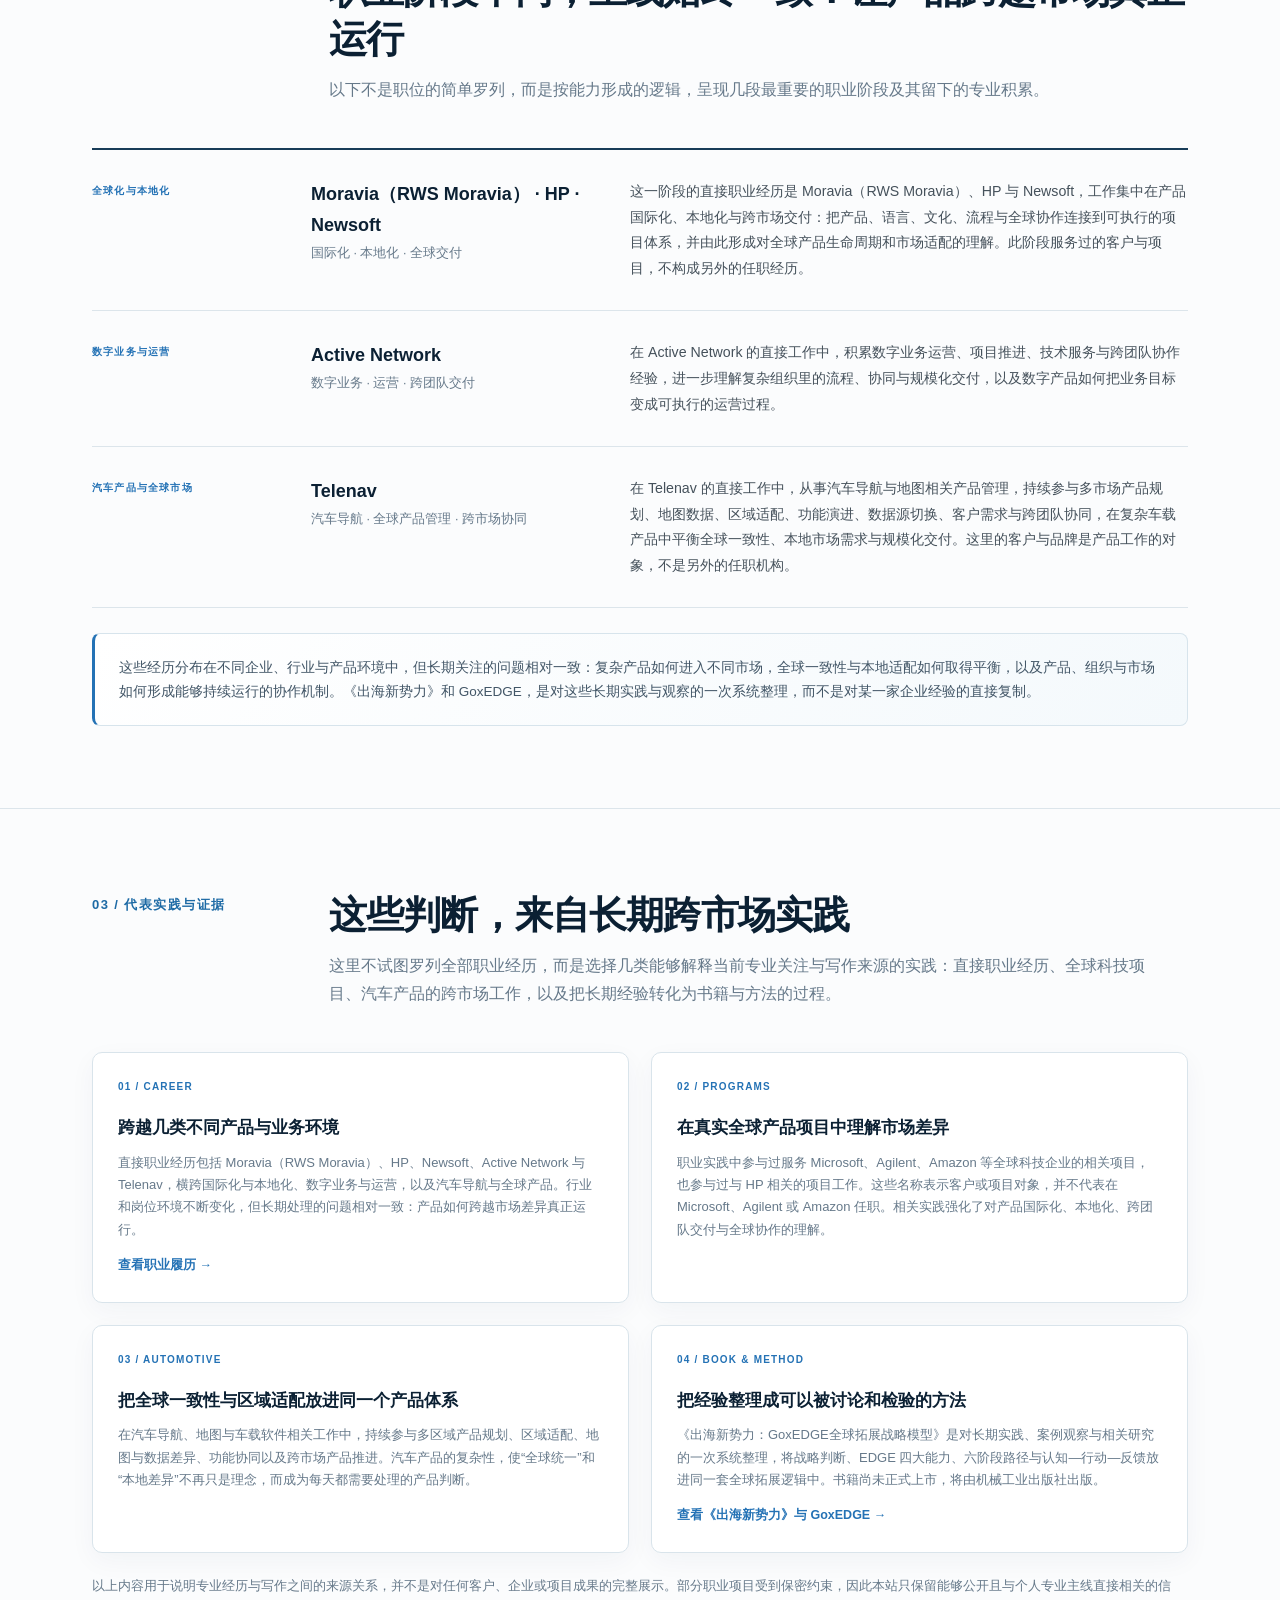
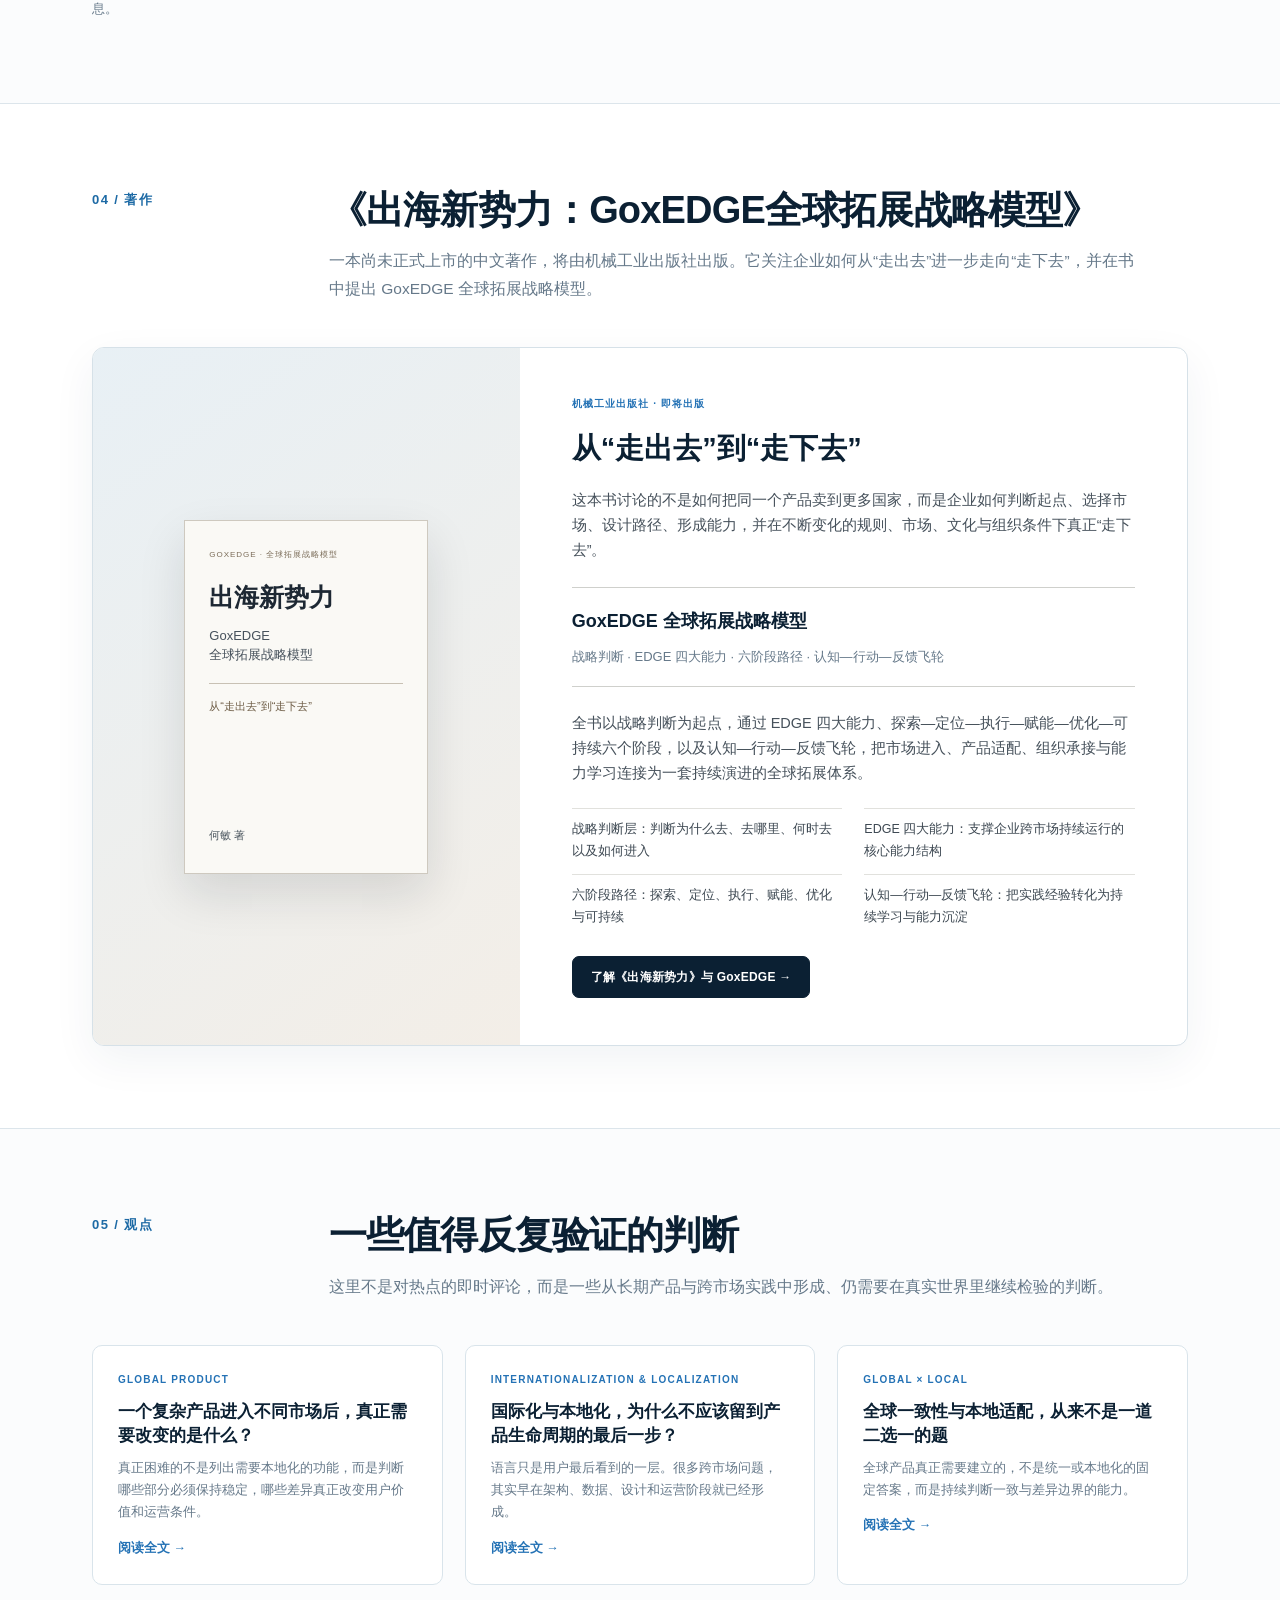
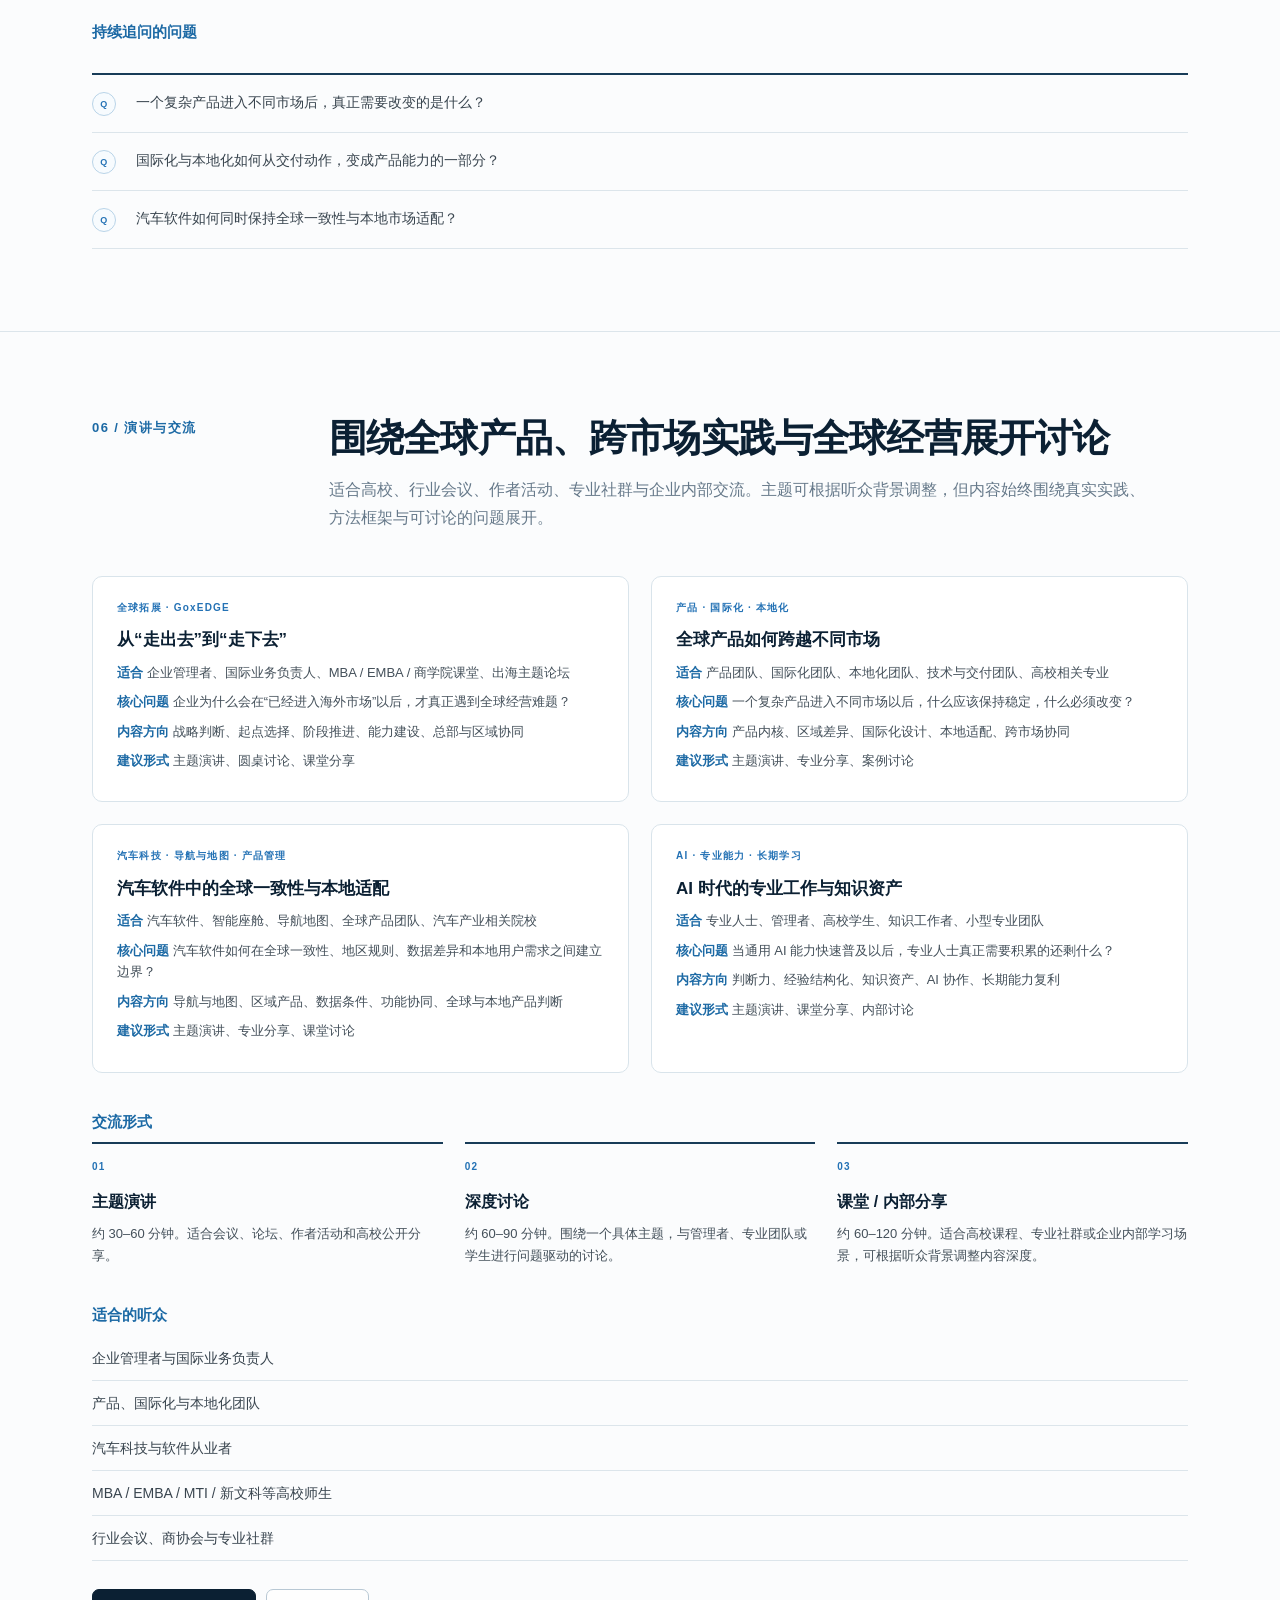
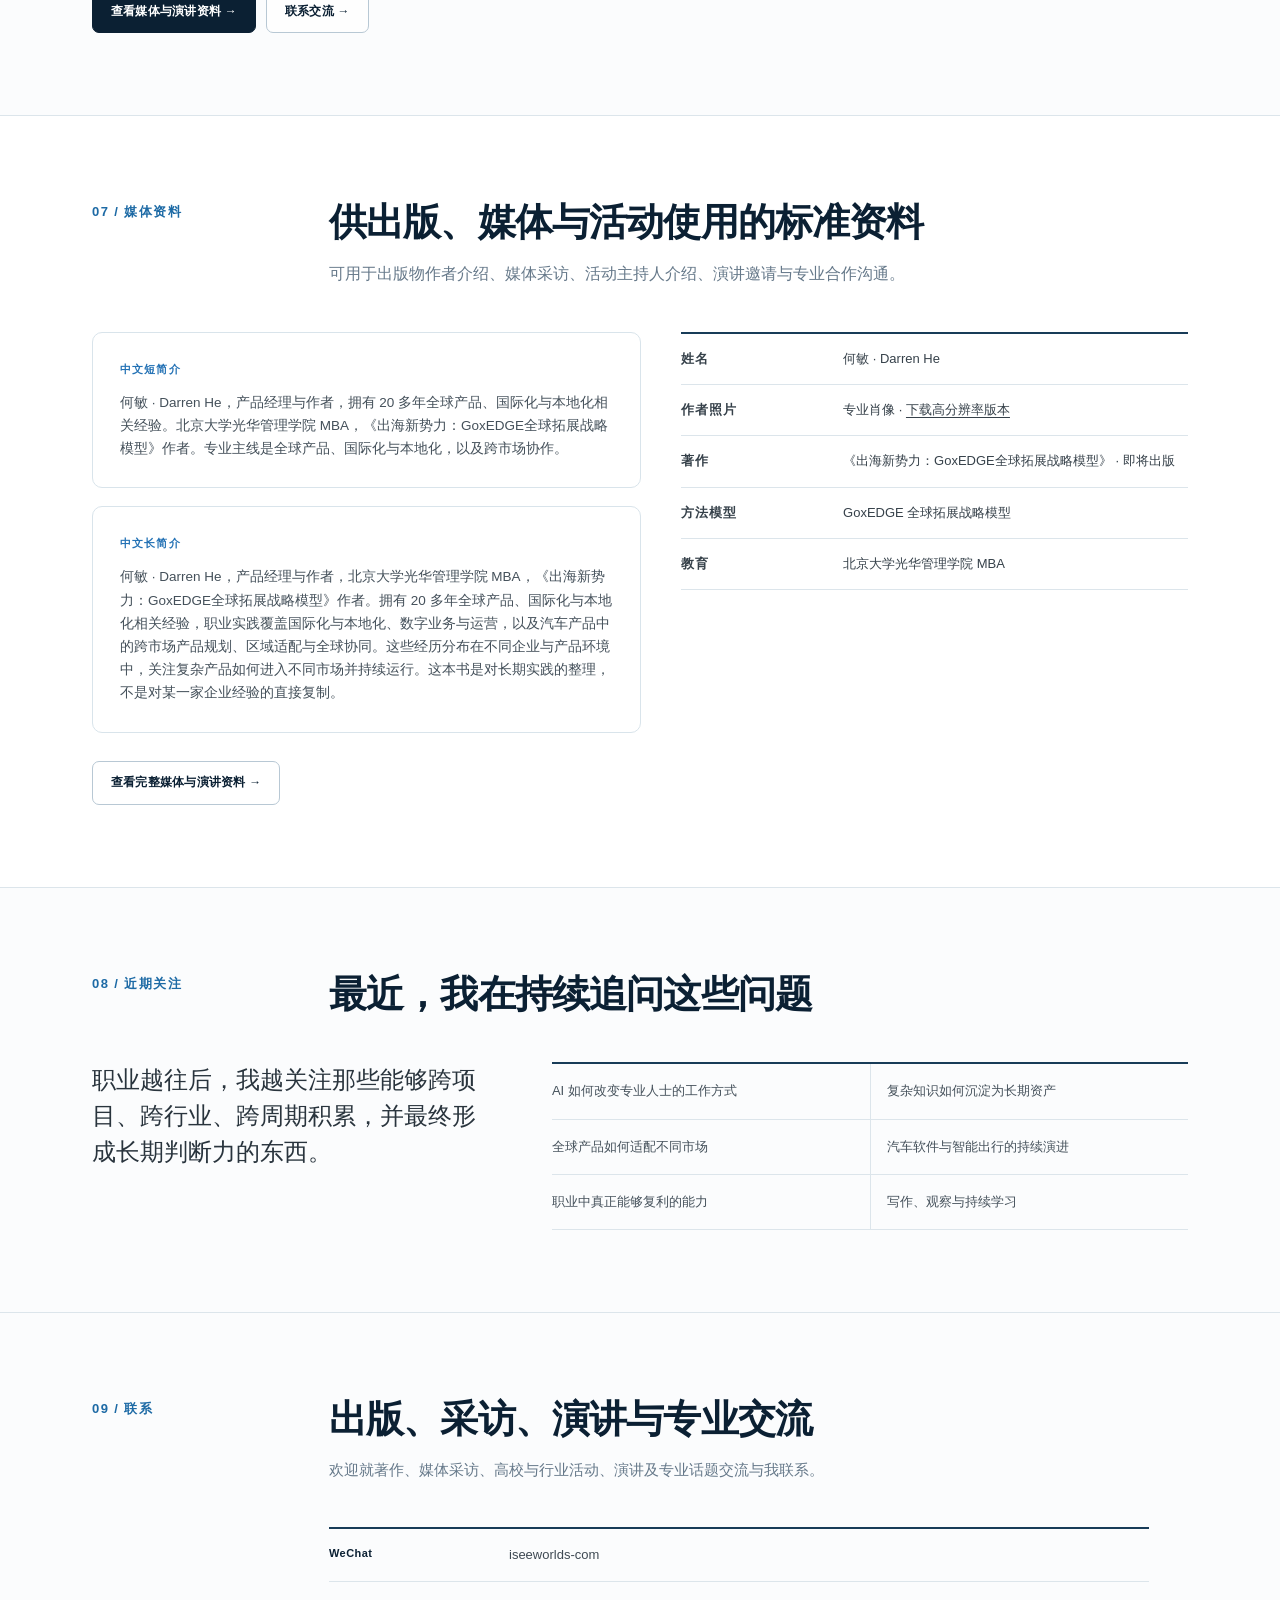
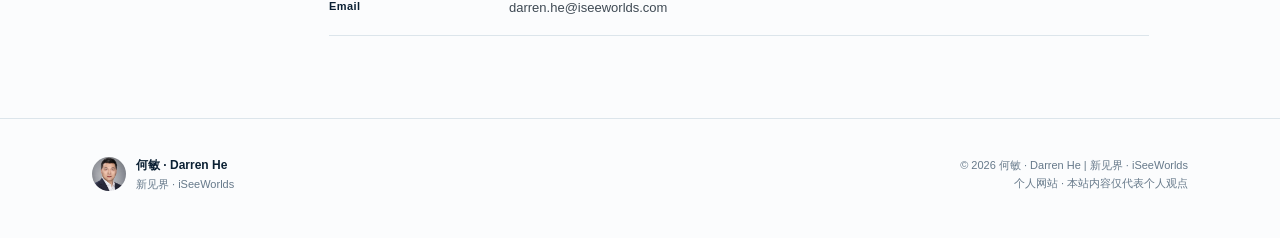
==== commit db56aef5: "feat: add iSeeWorlds media and speaker kit Co-authored-by: Cursor <cursoragent@cursor.com>" ====
--- a/index.html
+++ b/index.html
@@ -241,6 +241,19 @@
     .topic{padding:16px 0;border-bottom:1px solid var(--line)}
     .topic strong{display:block;font-size:14px;margin-bottom:3px}
     .topic span{font-size:12px;color:var(--muted)}
+    .topic-grid{display:grid;grid-template-columns:1fr 1fr;gap:22px}
+    .topic-card{background:var(--surface);border:1px solid #d9e4eb;border-radius:10px;padding:22px 24px;min-width:0}
+    .topic-card h3{font-size:17px;line-height:1.4;margin:8px 0 10px;font-weight:650}
+    .topic-card p{margin:0 0 8px;font-size:13px;line-height:1.65;color:#44505a}
+    .topic-card b{font-weight:700;color:#1d6aa5}
+    .block-label{margin:36px 0 8px;font-size:15px;font-weight:650;color:#1d6aa5}
+    .format-grid{display:grid;grid-template-columns:repeat(3,minmax(0,1fr));gap:22px;margin-top:8px}
+    .format-card{border-top:2px solid #183c58;padding-top:14px;min-width:0}
+    .format-card h3{font-size:16px;margin:6px 0 8px;font-weight:650}
+    .format-card p{margin:0;font-size:13px;line-height:1.65;color:#44505a}
+    .audience-list{margin:8px 0 0;padding:0;list-style:none}
+    .audience-list li{padding:10px 0;border-bottom:1px solid var(--line);font-size:14px;color:#38444e}
+    .speaking-actions{display:flex;flex-wrap:wrap;gap:10px;margin-top:28px}
 
     .media-grid{display:grid;grid-template-columns:1.04fr .96fr;gap:40px}
     .bio-box{background:var(--surface);border:1px solid #d9e4eb;padding:27px;border-radius:10px}
@@ -295,7 +308,7 @@
       .portrait-wrap{margin:0;max-width:350px;width:56%}
       .section-head{gap:10px}
       .role-row{grid-template-columns:135px 210px 1fr}
-      .focus-grid,.ideas-grid{grid-template-columns:1fr}
+      .focus-grid,.ideas-grid,.topic-grid,.format-grid{grid-template-columns:1fr}
     }
     @media(max-width:700px){
       .wrap{padding:0 22px}
@@ -313,7 +326,7 @@
       section{padding:61px 0}
       h2{font-size:32px}
       .role-row{grid-template-columns:1fr;gap:7px;padding:23px 0}
-      .focus-grid,.ideas-grid{grid-template-columns:1fr}
+      .focus-grid,.ideas-grid,.topic-grid,.format-grid{grid-template-columns:1fr}
       .focus-card:last-child{grid-column:auto}
       .book-side{padding:34px 20px}
       .book-copy{padding:32px 27px}
@@ -624,23 +637,75 @@
         <div class="section-head">
           <div class="section-kicker">06 / <span data-zh>演讲与交流</span><span data-en>Speaking</span></div>
           <div>
-            <h2 data-zh>把实践、框架与案例放到同一场讨论里</h2>
-            <h2 data-en>Bringing practice, frameworks and cases into the same conversation</h2>
-          </div>
-        </div>
-        <div class="speaking-grid">
-          <div>
-            <p class="speaking-intro" data-zh>面向高校、行业会议、作者活动、专业社群与企业内部交流。</p>
-            <p class="speaking-intro" data-en>Available for universities, industry conferences, author events, professional communities and internal company sessions.</p>
-            <p class="speaking-copy" data-zh>主题可根据听众背景与活动目标调整，但始终坚持一个原则：框架来自实践，也必须回到实践中接受检验。</p>
-            <p class="speaking-copy" data-en>Topics can be adapted to the audience and event context, with one principle kept constant: frameworks should come from practice and return to practice for validation.</p>
-          </div>
-          <div class="topics">
-            <div class="topic"><strong><span data-zh>从“走出去”到“走下去”</span><span data-en>From entering overseas markets to staying and operating in-market</span></strong><span><span data-zh>企业全球拓展 · GoxEDGE</span><span data-en>Global expansion · GoxEDGE</span></span></div>
-            <div class="topic"><strong><span data-zh>全球产品如何跨越不同市场</span><span data-en>How global products work across different markets</span></strong><span><span data-zh>产品 · 国际化 · 本地化</span><span data-en>Product · Internationalization · Localization</span></span></div>
-            <div class="topic"><strong><span data-zh>汽车软件中的全球一致性与本地适配</span><span data-en>Global consistency and local adaptation in automotive software</span></strong><span><span data-zh>汽车科技 · 导航与地图 · 产品管理</span><span data-en>Automotive · Navigation & maps · Product management</span></span></div>
-            <div class="topic"><strong><span data-zh>AI 时代的专业工作与知识资产</span><span data-en>Professional work and knowledge assets in the AI era</span></strong><span><span data-zh>AI · 专业能力 · 长期学习</span><span data-en>AI · Professional capability · Long-term learning</span></span></div>
-          </div>
+            <h2 data-zh>围绕全球产品、跨市场实践与全球经营展开讨论</h2>
+            <h2 data-en>Conversations on global products, cross-market work and global expansion</h2>
+            <p class="sublede" data-zh>适合高校、行业会议、作者活动、专业社群与企业内部交流。主题可根据听众背景调整，但内容始终围绕真实实践、方法框架与可讨论的问题展开。</p>
+            <p class="sublede" data-en>For universities, industry conferences, author events, professional communities and internal company sessions. Topics can be adjusted to the audience. The content stays with real practice, usable frameworks and questions that can actually be discussed.</p>
+          </div>
+        </div>
+        <div class="topic-grid">
+          <article class="topic-card">
+            <div class="note-kicker"><span data-zh>全球拓展 · GoxEDGE</span><span data-en>Global expansion · GoxEDGE</span></div>
+            <h3><span data-zh>从“走出去”到“走下去”</span><span data-en>From entering overseas markets to staying and operating</span></h3>
+            <p><b><span data-zh>适合</span><span data-en>For</span></b> <span data-zh>企业管理者、国际业务负责人、MBA / EMBA / 商学院课堂、出海主题论坛</span><span data-en>Enterprise managers, international-business leads, MBA / EMBA and business-school classrooms, and forums on going overseas</span></p>
+            <p><b><span data-zh>核心问题</span><span data-en>Question</span></b> <span data-zh>企业为什么会在“已经进入海外市场”以后，才真正遇到全球经营难题？</span><span data-en>Why do the real problems of global operations often appear only after a company has already entered an overseas market?</span></p>
+            <p><b><span data-zh>内容方向</span><span data-en>Direction</span></b> <span data-zh>战略判断、起点选择、阶段推进、能力建设、总部与区域协同</span><span data-en>Strategic judgment, starting point, staged progress, capability building, and coordination between headquarters and regions</span></p>
+            <p><b><span data-zh>建议形式</span><span data-en>Format</span></b> <span data-zh>主题演讲、圆桌讨论、课堂分享</span><span data-en>Talk, roundtable, classroom session</span></p>
+          </article>
+          <article class="topic-card">
+            <div class="note-kicker"><span data-zh>产品 · 国际化 · 本地化</span><span data-en>Product · Internationalization · Localization</span></div>
+            <h3><span data-zh>全球产品如何跨越不同市场</span><span data-en>How global products work across different markets</span></h3>
+            <p><b><span data-zh>适合</span><span data-en>For</span></b> <span data-zh>产品团队、国际化团队、本地化团队、技术与交付团队、高校相关专业</span><span data-en>Product, internationalization, localization, technology and delivery teams, and related university programs</span></p>
+            <p><b><span data-zh>核心问题</span><span data-en>Question</span></b> <span data-zh>一个复杂产品进入不同市场以后，什么应该保持稳定，什么必须改变？</span><span data-en>After a complex product enters different markets, what should stay stable, and what has to change?</span></p>
+            <p><b><span data-zh>内容方向</span><span data-en>Direction</span></b> <span data-zh>产品内核、区域差异、国际化设计、本地适配、跨市场协同</span><span data-en>Product core, regional difference, internationalization in design, local adaptation, and cross-market collaboration</span></p>
+            <p><b><span data-zh>建议形式</span><span data-en>Format</span></b> <span data-zh>主题演讲、专业分享、案例讨论</span><span data-en>Talk, professional session, discussion of cases</span></p>
+          </article>
+          <article class="topic-card">
+            <div class="note-kicker"><span data-zh>汽车科技 · 导航与地图 · 产品管理</span><span data-en>Automotive · Navigation &amp; maps · Product management</span></div>
+            <h3><span data-zh>汽车软件中的全球一致性与本地适配</span><span data-en>Global consistency and local adaptation in automotive software</span></h3>
+            <p><b><span data-zh>适合</span><span data-en>For</span></b> <span data-zh>汽车软件、智能座舱、导航地图、全球产品团队、汽车产业相关院校</span><span data-en>Automotive software, intelligent cockpit, navigation and maps, global product teams, and related university programs</span></p>
+            <p><b><span data-zh>核心问题</span><span data-en>Question</span></b> <span data-zh>汽车软件如何在全球一致性、地区规则、数据差异和本地用户需求之间建立边界？</span><span data-en>How can automotive software draw a boundary among global consistency, regional rules, data differences and local user needs?</span></p>
+            <p><b><span data-zh>内容方向</span><span data-en>Direction</span></b> <span data-zh>导航与地图、区域产品、数据条件、功能协同、全球与本地产品判断</span><span data-en>Navigation and maps, regional products, data conditions, feature coordination, and global versus local product judgment</span></p>
+            <p><b><span data-zh>建议形式</span><span data-en>Format</span></b> <span data-zh>主题演讲、专业分享、课堂讨论</span><span data-en>Talk, professional session, classroom discussion</span></p>
+          </article>
+          <article class="topic-card">
+            <div class="note-kicker"><span data-zh>AI · 专业能力 · 长期学习</span><span data-en>AI · Professional capability · Long-term learning</span></div>
+            <h3><span data-zh>AI 时代的专业工作与知识资产</span><span data-en>Professional work and knowledge assets in the AI era</span></h3>
+            <p><b><span data-zh>适合</span><span data-en>For</span></b> <span data-zh>专业人士、管理者、高校学生、知识工作者、小型专业团队</span><span data-en>Professionals, managers, university students, knowledge workers, and small professional teams</span></p>
+            <p><b><span data-zh>核心问题</span><span data-en>Question</span></b> <span data-zh>当通用 AI 能力快速普及以后，专业人士真正需要积累的还剩什么？</span><span data-en>When general AI capability spreads quickly, what do professionals still need to accumulate?</span></p>
+            <p><b><span data-zh>内容方向</span><span data-en>Direction</span></b> <span data-zh>判断力、经验结构化、知识资产、AI 协作、长期能力复利</span><span data-en>Judgment, structuring experience, knowledge assets, working with AI, and capabilities that compound</span></p>
+            <p><b><span data-zh>建议形式</span><span data-en>Format</span></b> <span data-zh>主题演讲、课堂分享、内部讨论</span><span data-en>Talk, classroom session, internal discussion</span></p>
+          </article>
+        </div>
+        <h3 class="block-label"><span data-zh>交流形式</span><span data-en>Session Formats</span></h3>
+        <div class="format-grid">
+          <article class="format-card">
+            <div class="note-kicker">01</div>
+            <h3><span data-zh>主题演讲</span><span data-en>Keynote / Talk</span></h3>
+            <p><span data-zh>约 30–60 分钟。适合会议、论坛、作者活动和高校公开分享。</span><span data-en>About 30–60 minutes. For conferences, forums, author events and public university sessions.</span></p>
+          </article>
+          <article class="format-card">
+            <div class="note-kicker">02</div>
+            <h3><span data-zh>深度讨论</span><span data-en>Roundtable / Discussion</span></h3>
+            <p><span data-zh>约 60–90 分钟。围绕一个具体主题，与管理者、专业团队或学生进行问题驱动的讨论。</span><span data-en>About 60–90 minutes. One concrete topic, discussed with managers, a professional team or students through the questions it raises.</span></p>
+          </article>
+          <article class="format-card">
+            <div class="note-kicker">03</div>
+            <h3><span data-zh>课堂 / 内部分享</span><span data-en>Classroom / Internal Session</span></h3>
+            <p><span data-zh>约 60–120 分钟。适合高校课程、专业社群或企业内部学习场景，可根据听众背景调整内容深度。</span><span data-en>About 60–120 minutes. For university courses, professional communities or internal learning. Depth can be adjusted to the audience.</span></p>
+          </article>
+        </div>
+        <h3 class="block-label"><span data-zh>适合的听众</span><span data-en>Who It Is For</span></h3>
+        <ul class="audience-list">
+          <li><span data-zh>企业管理者与国际业务负责人</span><span data-en>Enterprise managers and international-business leads</span></li>
+          <li><span data-zh>产品、国际化与本地化团队</span><span data-en>Product, internationalization and localization teams</span></li>
+          <li><span data-zh>汽车科技与软件从业者</span><span data-en>People working in automotive technology and software</span></li>
+          <li><span data-zh>MBA / EMBA / MTI / 新文科等高校师生</span><span data-en>Faculty and students in MBA, EMBA, MTI and related programs</span></li>
+          <li><span data-zh>行业会议、商协会与专业社群</span><span data-en>Industry conferences, business associations and professional communities</span></li>
+        </ul>
+        <div class="speaking-actions">
+          <a class="btn primary" href="media/"><span data-zh>查看媒体与演讲资料 →</span><span data-en>View the media and speaker kit →</span></a>
+          <a class="btn" href="#contact"><span data-zh>联系交流 →</span><span data-en>Get in touch →</span></a>
         </div>
       </div>
     </section>
@@ -676,6 +741,9 @@
             <div class="media-row"><b><span data-zh>方法模型</span><span data-en>Model</span></b><span><span data-zh>GoxEDGE 全球拓展战略模型</span><span data-en>GoxEDGE Global Expansion Strategy Model</span></span></div>
             <div class="media-row"><b><span data-zh>教育</span><span data-en>Education</span></b><span><span data-zh>北京大学光华管理学院 MBA</span><span data-en>MBA, Peking University's Guanghua School of Management</span></span></div>
           </div>
+        </div>
+        <div class="speaking-actions">
+          <a class="btn" href="media/"><span data-zh>查看完整媒体与演讲资料 →</span><span data-en>View the full media and speaker kit →</span></a>
         </div>
       </div>
     </section>
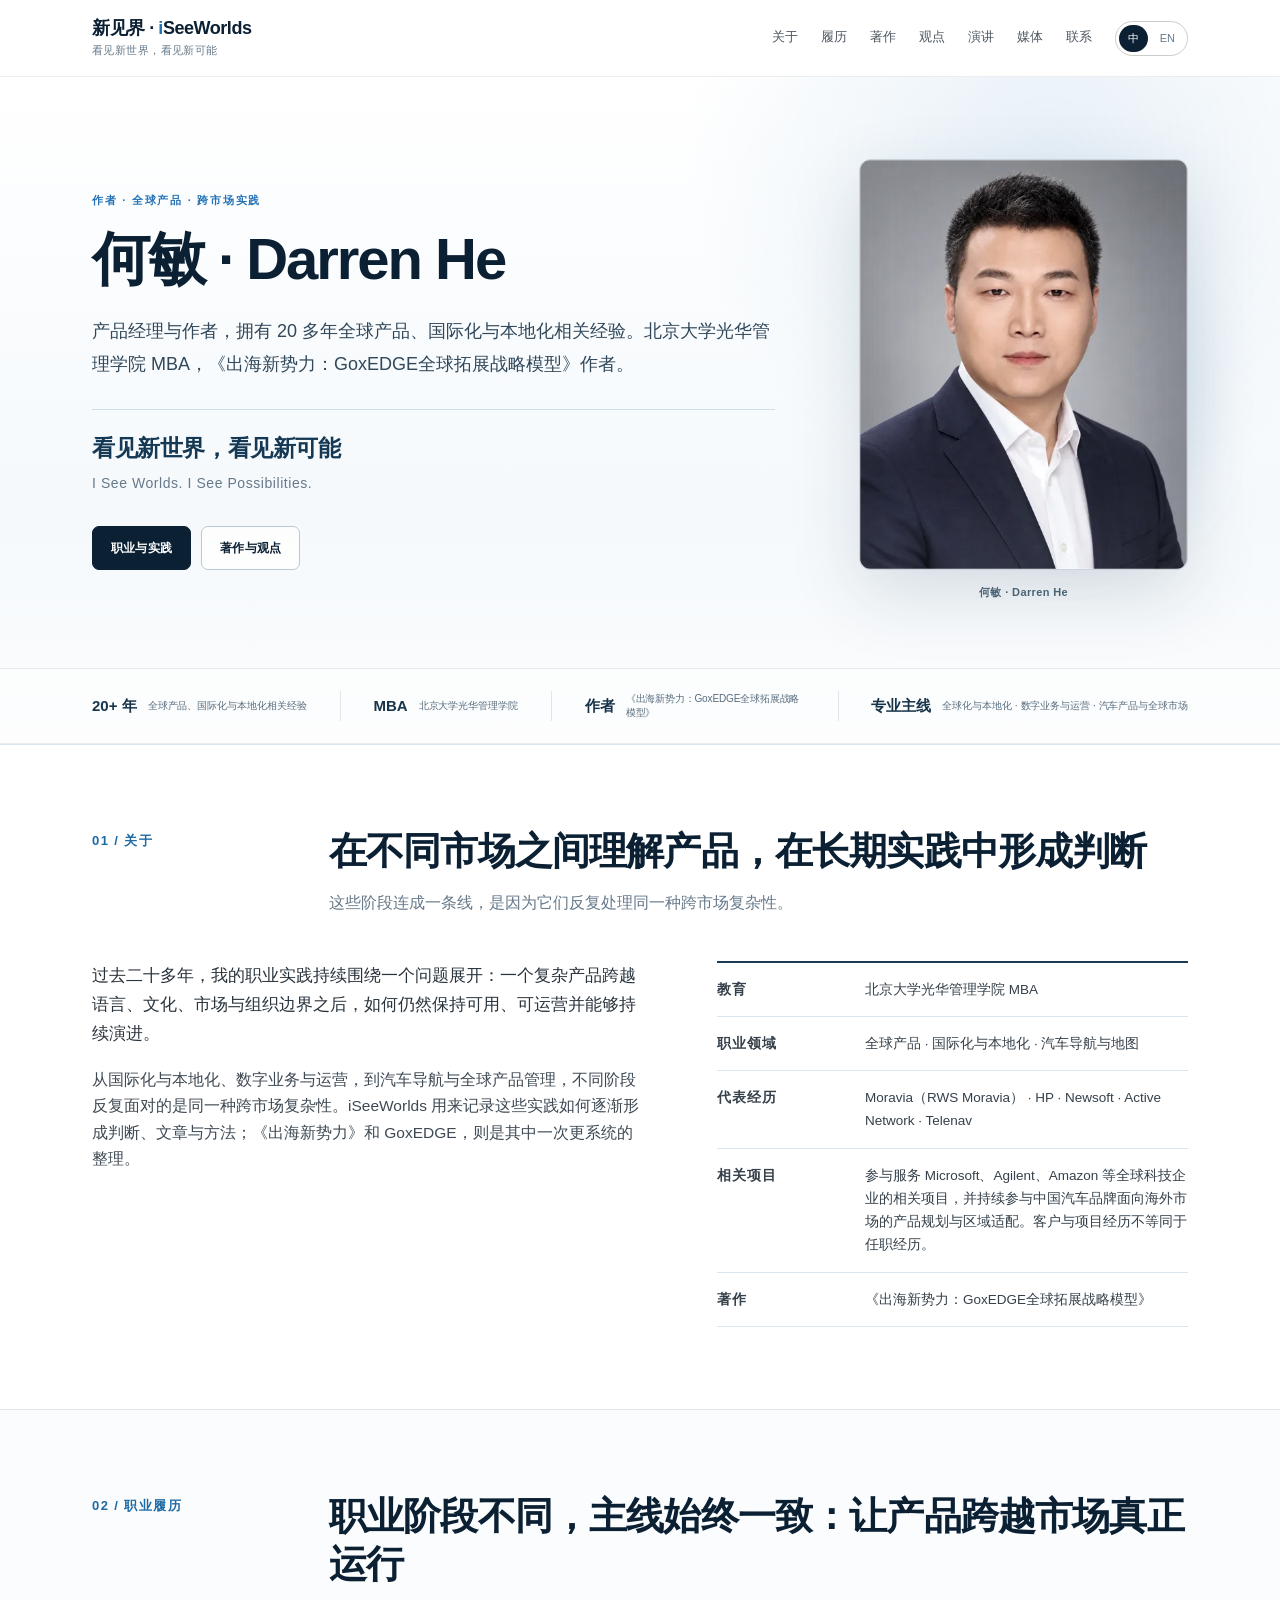
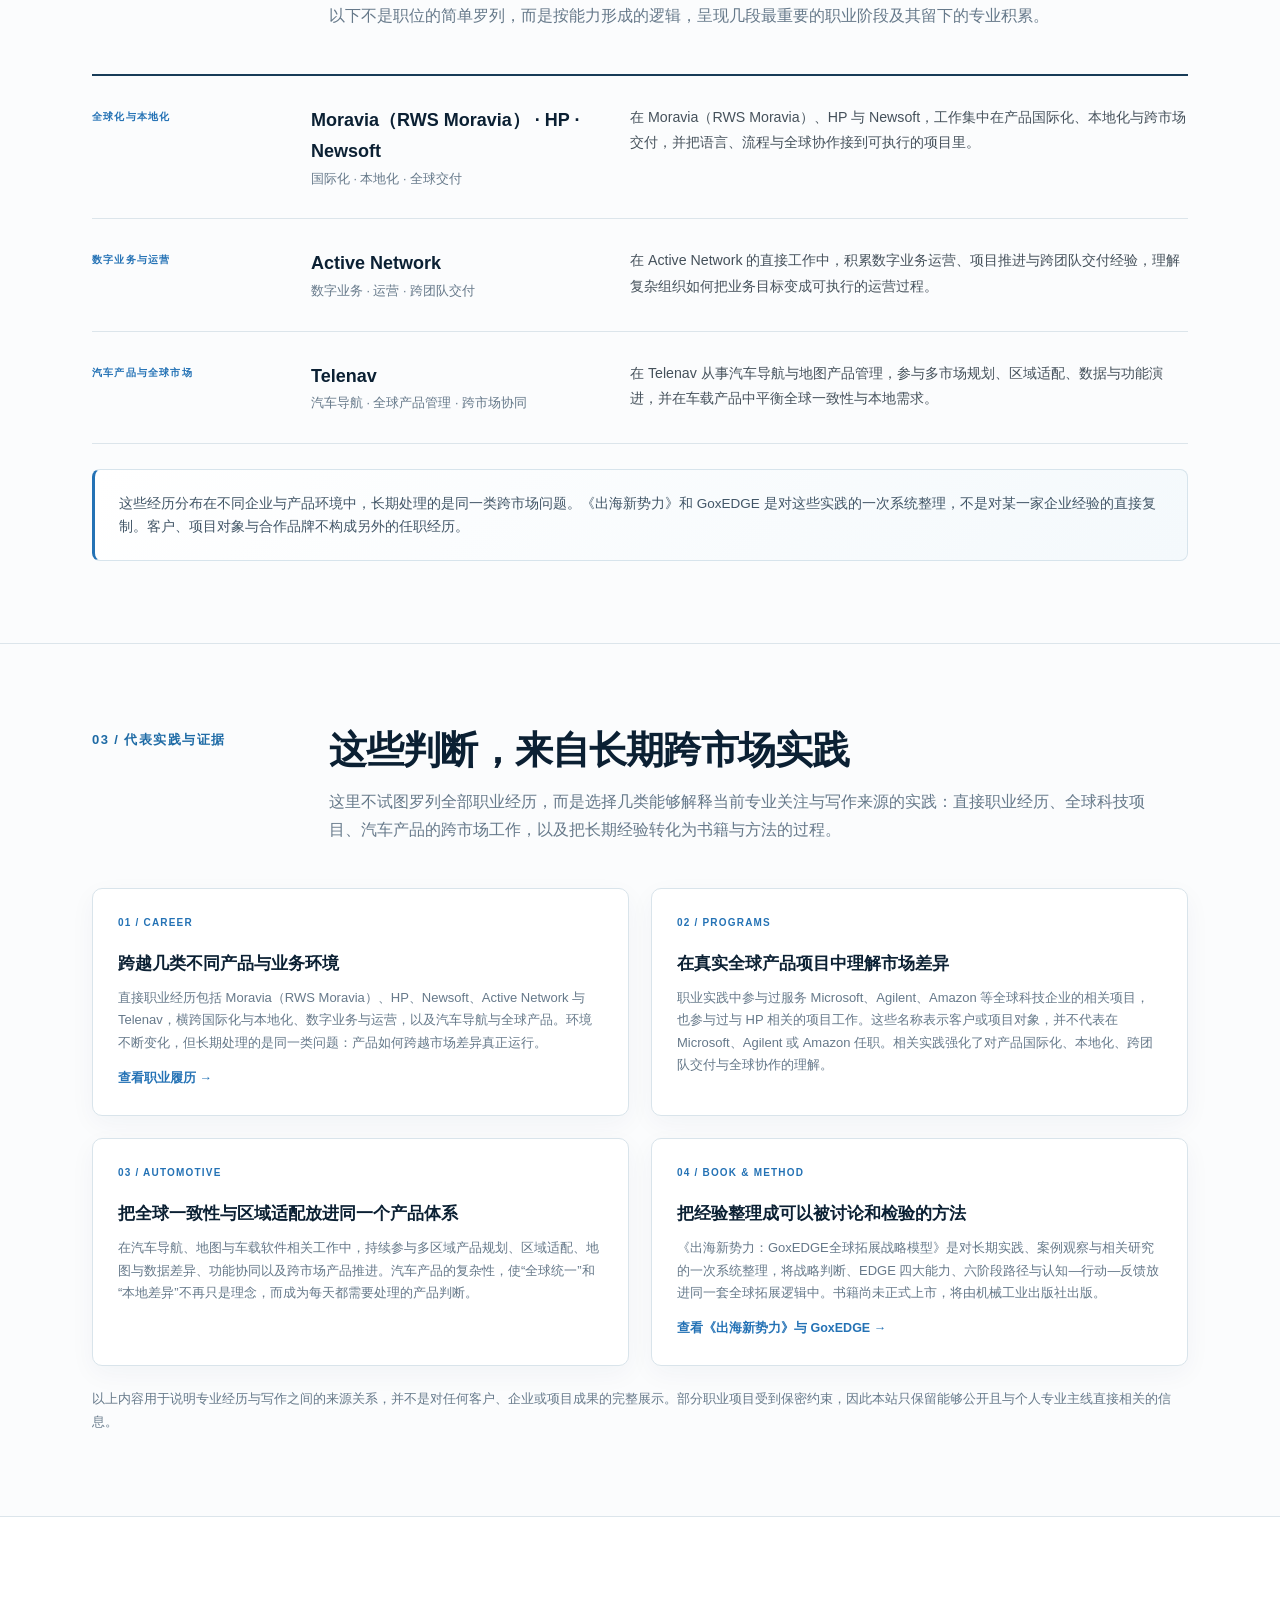
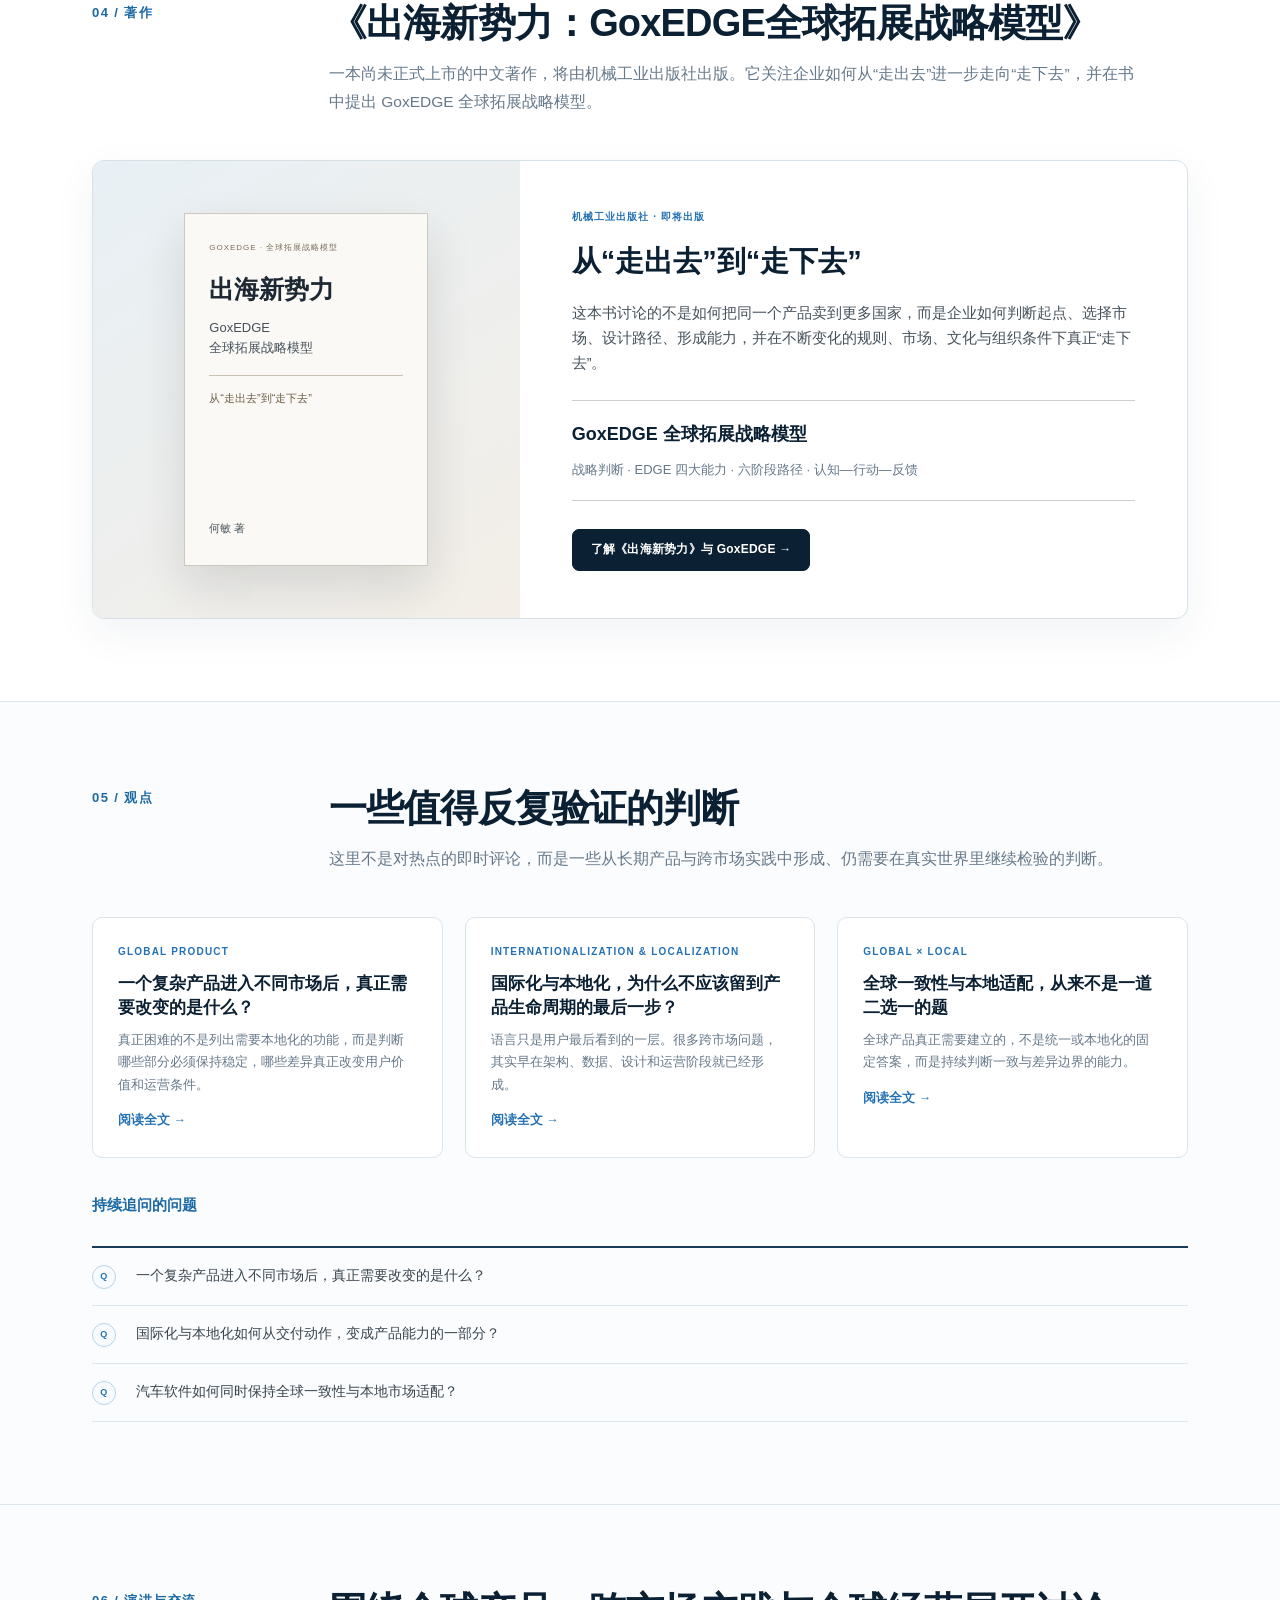
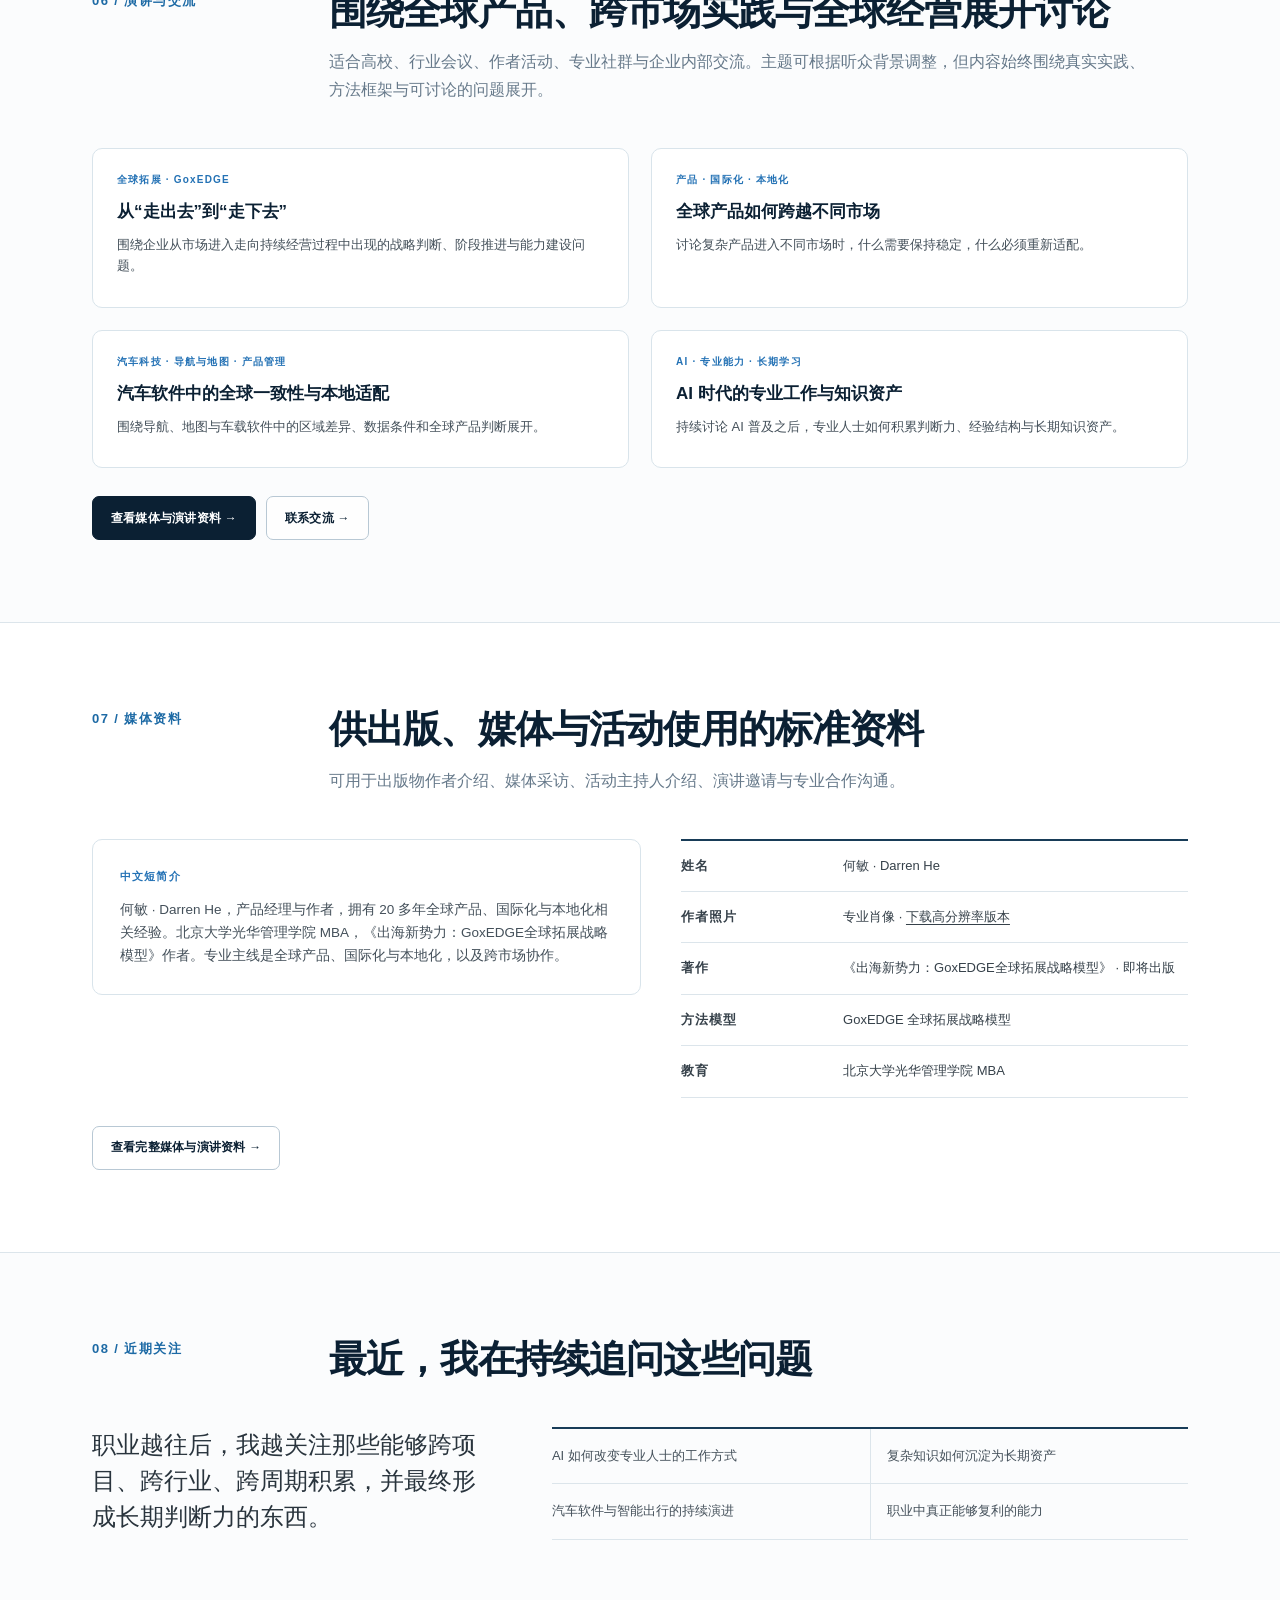
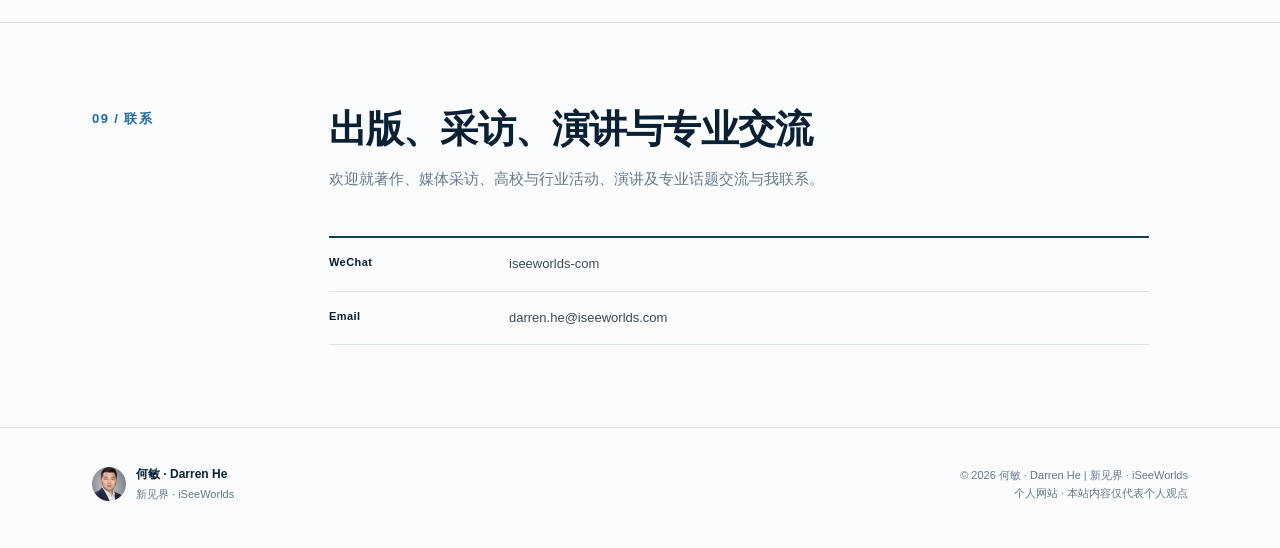
==== commit e016f1e4: "refactor: streamline iSeeWorlds homepage content Co-authored-by: Cursor <cursoragent@cursor.com>" ====
--- a/index.html
+++ b/index.html
@@ -423,26 +423,24 @@
           <div>
             <h2 data-zh>在不同市场之间理解产品，在长期实践中形成判断</h2>
             <h2 data-en>Understanding products across markets — and turning practice into judgment</h2>
-            <p class="sublede" data-zh>我的工作长期处在全球产品、国际化与本地化、汽车软件的交叉地带。关注的不只是产品能否进入一个市场，更关注它能否在不同规则、文化、数据与组织条件下持续运行。</p>
-            <p class="sublede" data-en>My work sits at the intersection of global products, internationalization and localization, and automotive software. I am interested not only in whether a product can enter a market, but whether it can continue to work under different rules, cultures, data conditions and organizational realities.</p>
+            <p class="sublede" data-zh>这些阶段连成一条线，是因为它们反复处理同一种跨市场复杂性。</p>
+            <p class="sublede" data-en>These chapters form one line because they keep meeting the same kind of cross-market complexity.</p>
           </div>
         </div>
         <div class="about-grid">
           <div class="prose" data-zh>
-            <p>过去二十多年，我的职业实践持续围绕一个问题展开：一个复杂产品，如何跨越语言、文化、市场与组织边界，仍然保持可用、可运营、可规模化。</p>
-            <p>从全球科技产品的国际化与本地化，到数字业务与运营，再到汽车导航与地图产品管理，我逐步形成的不是单点经验，而是一种跨市场看产品的工作方式：把战略、用户、数据、规则、组织和交付放在同一个系统中判断。</p>
-            <p>这些阶段能够连成一条线，是因为它们反复处理同一个问题：产品跨过语言、文化、市场与组织边界之后，还能否继续运行。写作是把这条线索说清楚的方式。《出海新势力：GoxEDGE全球拓展战略模型》是对这些长期实践的一次阶段性整理。iSeeWorlds 是我的长期个人主页，记录职业实践、产品与技术观察、写作，以及那些值得持续追问的问题。</p>
+            <p>过去二十多年，我的职业实践持续围绕一个问题展开：一个复杂产品跨越语言、文化、市场与组织边界之后，如何仍然保持可用、可运营并能够持续演进。</p>
+            <p>从国际化与本地化、数字业务与运营，到汽车导航与全球产品管理，不同阶段反复面对的是同一种跨市场复杂性。iSeeWorlds 用来记录这些实践如何逐渐形成判断、文章与方法；《出海新势力》和 GoxEDGE，则是其中一次更系统的整理。</p>
           </div>
           <div class="prose" data-en>
-            <p>For more than two decades, my work has revolved around one recurring question: how can a complex product cross language, cultural, market and organizational boundaries while remaining usable, operable and scalable?</p>
-            <p>From internationalization and localization of global technology products, to digital business and operations, and later automotive navigation and maps, I developed a cross-market way of working that considers strategy, users, data, rules, organization and delivery as one system.</p>
-            <p>These chapters connect because they keep returning to the same question: after a product crosses language, cultural, market and organizational boundaries, can it keep working? Writing is how that thread becomes explicit. GoxEDGE: Global Expansion Strategy Model is a structured account of that long practice. iSeeWorlds is my long-term personal home for professional experience, observations on products and technology, writing, and questions worth continuing to explore.</p>
+            <p>For more than two decades, the work has stayed with one question: after a complex product crosses language, cultural, market and organizational boundaries, how does it remain usable, operable and able to keep evolving?</p>
+            <p>From internationalization and localization, through digital business and operations, to automotive navigation and global product management, the settings changed and the cross-market complexity did not. iSeeWorlds is where that practice becomes judgment, writing and method. 《出海新势力》 and GoxEDGE are one more systematic account of it.</p>
           </div>
           <div class="facts">
             <div class="fact"><b><span data-zh>教育</span><span data-en>Education</span></b><span><span data-zh>北京大学光华管理学院 MBA</span><span data-en>MBA, Peking University's Guanghua School of Management</span></span></div>
             <div class="fact"><b><span data-zh>职业领域</span><span data-en>Domains</span></b><span><span data-zh>全球产品 · 国际化与本地化 · 汽车导航与地图</span><span data-en>Global product · Internationalization & localization · Automotive navigation & maps</span></span></div>
             <div class="fact"><b><span data-zh>代表经历</span><span data-en>Career</span></b><span><span data-zh>Moravia（RWS Moravia） · HP · Newsoft · Active Network · Telenav</span><span data-en>Moravia (RWS Moravia) · HP · Newsoft · Active Network · Telenav</span></span></div>
-            <div class="fact"><b><span data-zh>相关项目</span><span data-en>Selected Programs</span></b><span><span data-zh>参与服务 Microsoft、Agilent、Amazon 等全球科技企业的相关项目，并参与过与 HP 相关的项目工作。这些名称表示客户或项目对象，不表示曾任职 Microsoft、Agilent 或 Amazon。HP 作为直接职业经历，见职业履历。同时持续参与多家中国汽车品牌面向海外市场的产品规划、区域适配与跨市场协同。</span><span data-en>Projects and programs serving Microsoft, Agilent and Amazon, and project work involving HP. These names refer to clients or programs, not employment at Microsoft, Agilent or Amazon. HP as a direct career chapter is listed in Experience. Also includes ongoing overseas-market product planning, regional adaptation and cross-market collaboration for Chinese automotive brands.</span></span></div>
+            <div class="fact"><b><span data-zh>相关项目</span><span data-en>Selected Programs</span></b><span><span data-zh>参与服务 Microsoft、Agilent、Amazon 等全球科技企业的相关项目，并持续参与中国汽车品牌面向海外市场的产品规划与区域适配。客户与项目经历不等同于任职经历。</span><span data-en>Projects serving Microsoft, Agilent and Amazon, and ongoing product planning and regional adaptation for Chinese automotive brands entering overseas markets. Client and project work is not the same as employment.</span></span></div>
             <div class="fact"><b><span data-zh>著作</span><span data-en>Book</span></b><span><span data-zh>《出海新势力：GoxEDGE全球拓展战略模型》</span><span data-en>GoxEDGE: Global Expansion Strategy Model</span></span></div>
           </div>
         </div>
@@ -467,8 +465,8 @@
               <h3><span data-zh>Moravia（RWS Moravia） · HP · Newsoft</span><span data-en>Moravia (RWS Moravia) · HP · Newsoft</span></h3>
               <div class="role"><span data-zh>国际化 · 本地化 · 全球交付</span><span data-en>Internationalization · Localization · Global Delivery</span></div>
             </div>
-            <p data-zh>这一阶段的直接职业经历是 Moravia（RWS Moravia）、HP 与 Newsoft，工作集中在产品国际化、本地化与跨市场交付：把产品、语言、文化、流程与全球协作连接到可执行的项目体系，并由此形成对全球产品生命周期和市场适配的理解。此阶段服务过的客户与项目，不构成另外的任职经历。</p>
-            <p data-en>This chapter is direct work at Moravia (RWS Moravia), HP and Newsoft, centered on product internationalization, localization and cross-market delivery — connecting product, language, culture, process and global collaboration into executable programs, and forming a systems view of global product lifecycles and market adaptation. Clients and programs served in this period are not additional employers.</p>
+            <p data-zh>在 Moravia（RWS Moravia）、HP 与 Newsoft，工作集中在产品国际化、本地化与跨市场交付，并把语言、流程与全球协作接到可执行的项目里。</p>
+            <p data-en>At Moravia (RWS Moravia), HP and Newsoft, the work centered on product internationalization, localization and cross-market delivery, connecting language, process and global collaboration into programs that could actually be run.</p>
           </div>
           <div class="role-row">
             <div class="phase"><span data-zh>数字业务与运营</span><span data-en>Digital Business & Operations</span></div>
@@ -476,8 +474,8 @@
               <h3>Active Network</h3>
               <div class="role"><span data-zh>数字业务 · 运营 · 跨团队交付</span><span data-en>Digital Business · Operations · Cross-team Delivery</span></div>
             </div>
-            <p data-zh>在 Active Network 的直接工作中，积累数字业务运营、项目推进、技术服务与跨团队协作经验，进一步理解复杂组织里的流程、协同与规模化交付，以及数字产品如何把业务目标变成可执行的运营过程。</p>
-            <p data-en>Direct work at Active Network in business operations, program execution, technology services and cross-team delivery, within a global digital business. The chapter is about process, coordination, scalable delivery, and how digital products turn business goals into an operating rhythm.</p>
+            <p data-zh>在 Active Network 的直接工作中，积累数字业务运营、项目推进与跨团队交付经验，理解复杂组织如何把业务目标变成可执行的运营过程。</p>
+            <p data-en>Direct work at Active Network in digital-business operations, program execution and cross-team delivery: how a complex organization turns a business goal into a process that can actually run.</p>
           </div>
           <div class="role-row">
             <div class="phase"><span data-zh>汽车产品与全球市场</span><span data-en>Automotive Products & Global Markets</span></div>
@@ -485,12 +483,12 @@
               <h3>Telenav</h3>
               <div class="role"><span data-zh>汽车导航 · 全球产品管理 · 跨市场协同</span><span data-en>Automotive Navigation · Global Product Management · Cross-market Collaboration</span></div>
             </div>
-            <p data-zh>在 Telenav 的直接工作中，从事汽车导航与地图相关产品管理，持续参与多市场产品规划、地图数据、区域适配、功能演进、数据源切换、客户需求与跨团队协同，在复杂车载产品中平衡全球一致性、本地市场需求与规模化交付。这里的客户与品牌是产品工作的对象，不是另外的任职机构。</p>
-            <p data-en>Direct product-management work at Telenav across automotive navigation and map products, spanning multi-market planning, map data, regional adaptation, feature evolution, data-source transitions, customer requirements and cross-functional collaboration — balancing global consistency, local-market needs and scalable delivery. Customers and brands in this work are the subject of the product, not additional employers.</p>
-          </div>
-        </div>
-        <div class="career-note" data-zh>这些经历分布在不同企业、行业与产品环境中，但长期关注的问题相对一致：复杂产品如何进入不同市场，全球一致性与本地适配如何取得平衡，以及产品、组织与市场如何形成能够持续运行的协作机制。《出海新势力》和 GoxEDGE，是对这些长期实践与观察的一次系统整理，而不是对某一家企业经验的直接复制。</div>
-        <div class="career-note" data-en>These experiences sit in different companies, industries and product settings, but the question underneath has stayed much the same: how a complex product enters different markets, how global consistency and local adaptation are held in balance, and how product, organization and market form a way of working that can keep running. 出海新势力 and GoxEDGE are a structured account of that long practice and observation, not a copy of any one company's experience.</div>
+            <p data-zh>在 Telenav 从事汽车导航与地图产品管理，参与多市场规划、区域适配、数据与功能演进，并在车载产品中平衡全球一致性与本地需求。</p>
+            <p data-en>At Telenav, product management for automotive navigation and maps: multi-market planning, regional adaptation, data and feature evolution, and the balance between global consistency and local need.</p>
+          </div>
+        </div>
+        <div class="career-note" data-zh>这些经历分布在不同企业与产品环境中，长期处理的是同一类跨市场问题。《出海新势力》和 GoxEDGE 是对这些实践的一次系统整理，不是对某一家企业经验的直接复制。客户、项目对象与合作品牌不构成另外的任职经历。</div>
+        <div class="career-note" data-en>These chapters sit in different companies and product settings, and they keep returning to the same cross-market question. 《出海新势力》 and GoxEDGE are a structured account of that practice, not a copy of any one company's experience. Clients, program counterparts and partner brands are not additional employers.</div>
       </div>
     </section>
 
@@ -509,8 +507,8 @@
           <div class="focus-card">
             <div class="num">01 / CAREER</div>
             <h3><span data-zh>跨越几类不同产品与业务环境</span><span data-en>Across different product and business environments</span></h3>
-            <p data-zh>直接职业经历包括 Moravia（RWS Moravia）、HP、Newsoft、Active Network 与 Telenav，横跨国际化与本地化、数字业务与运营，以及汽车导航与全球产品。行业和岗位环境不断变化，但长期处理的问题相对一致：产品如何跨越市场差异真正运行。</p>
-            <p data-en>Direct career experience includes Moravia (RWS Moravia), HP, Newsoft, Active Network and Telenav, spanning internationalization and localization, digital business and operations, and automotive navigation and global products. The settings changed, but the underlying question remained similar: how products continue to work across different markets.</p>
+            <p data-zh>直接职业经历包括 Moravia（RWS Moravia）、HP、Newsoft、Active Network 与 Telenav，横跨国际化与本地化、数字业务与运营，以及汽车导航与全球产品。环境不断变化，但长期处理的是同一类问题：产品如何跨越市场差异真正运行。</p>
+            <p data-en>Direct experience at Moravia (RWS Moravia), HP, Newsoft, Active Network and Telenav spans internationalization and localization, digital business and operations, and automotive navigation and global products. The settings changed. The question did not: how a product keeps working across market differences.</p>
             <a href="#experience"><span data-zh>查看职业履历 →</span><span data-en>View career chapters →</span></a>
           </div>
           <div class="focus-card">
@@ -570,16 +568,8 @@
             <div class="book-keyline">
               <strong data-zh>GoxEDGE 全球拓展战略模型</strong>
               <strong data-en>The GoxEDGE Global Expansion Strategy Model</strong>
-              <span data-zh>战略判断 · EDGE 四大能力 · 六阶段路径 · 认知—行动—反馈飞轮</span>
-              <span data-en>Strategic judgment · Four EDGE capabilities · Six-stage path · Cognition–action–feedback flywheel</span>
-            </div>
-            <p data-zh>全书以战略判断为起点，通过 EDGE 四大能力、探索—定位—执行—赋能—优化—可持续六个阶段，以及认知—行动—反馈飞轮，把市场进入、产品适配、组织承接与能力学习连接为一套持续演进的全球拓展体系。</p>
-            <p data-en>GoxEDGE treats global expansion as a dynamic strategic process rather than a one-time market-entry decision. It connects strategic judgment, four EDGE capabilities, a six-stage path from exploration to sustainability, and a cognition–action–feedback flywheel into one coherent model.</p>
-            <div class="book-points">
-              <div class="book-point"><span data-zh>战略判断层：判断为什么去、去哪里、何时去以及如何进入</span><span data-en>Strategic judgment: why, where, when and how to expand</span></div>
-              <div class="book-point"><span data-zh>EDGE 四大能力：支撑企业跨市场持续运行的核心能力结构</span><span data-en>Four EDGE capabilities: the core capability structure for sustained cross-market operations</span></div>
-              <div class="book-point"><span data-zh>六阶段路径：探索、定位、执行、赋能、优化与可持续</span><span data-en>Six-stage path: exploration, positioning, execution, empowerment, optimization and sustainability</span></div>
-              <div class="book-point"><span data-zh>认知—行动—反馈飞轮：把实践经验转化为持续学习与能力沉淀</span><span data-en>Cognition–action–feedback flywheel: turning practice into continuous learning and reusable capability</span></div>
+              <span data-zh>战略判断 · EDGE 四大能力 · 六阶段路径 · 认知—行动—反馈</span>
+              <span data-en>Strategic judgment · Four EDGE capabilities · Six-stage path · Cognition–action–feedback</span>
             </div>
             <div class="book-actions">
               <a class="btn primary" href="https://goxedge.com/?utm_source=iseeworlds&amp;utm_medium=referral&amp;utm_campaign=author_site"><span data-zh>了解《出海新势力》与 GoxEDGE →</span><span data-en>Explore the book and GoxEDGE →</span></a>
@@ -647,62 +637,28 @@
           <article class="topic-card">
             <div class="note-kicker"><span data-zh>全球拓展 · GoxEDGE</span><span data-en>Global expansion · GoxEDGE</span></div>
             <h3><span data-zh>从“走出去”到“走下去”</span><span data-en>From entering overseas markets to staying and operating</span></h3>
-            <p><b><span data-zh>适合</span><span data-en>For</span></b> <span data-zh>企业管理者、国际业务负责人、MBA / EMBA / 商学院课堂、出海主题论坛</span><span data-en>Enterprise managers, international-business leads, MBA / EMBA and business-school classrooms, and forums on going overseas</span></p>
-            <p><b><span data-zh>核心问题</span><span data-en>Question</span></b> <span data-zh>企业为什么会在“已经进入海外市场”以后，才真正遇到全球经营难题？</span><span data-en>Why do the real problems of global operations often appear only after a company has already entered an overseas market?</span></p>
-            <p><b><span data-zh>内容方向</span><span data-en>Direction</span></b> <span data-zh>战略判断、起点选择、阶段推进、能力建设、总部与区域协同</span><span data-en>Strategic judgment, starting point, staged progress, capability building, and coordination between headquarters and regions</span></p>
-            <p><b><span data-zh>建议形式</span><span data-en>Format</span></b> <span data-zh>主题演讲、圆桌讨论、课堂分享</span><span data-en>Talk, roundtable, classroom session</span></p>
+            <p data-zh>围绕企业从市场进入走向持续经营过程中出现的战略判断、阶段推进与能力建设问题。</p>
+            <p data-en>Strategic judgment, staged progress and capability building after a company has already entered an overseas market.</p>
           </article>
           <article class="topic-card">
             <div class="note-kicker"><span data-zh>产品 · 国际化 · 本地化</span><span data-en>Product · Internationalization · Localization</span></div>
             <h3><span data-zh>全球产品如何跨越不同市场</span><span data-en>How global products work across different markets</span></h3>
-            <p><b><span data-zh>适合</span><span data-en>For</span></b> <span data-zh>产品团队、国际化团队、本地化团队、技术与交付团队、高校相关专业</span><span data-en>Product, internationalization, localization, technology and delivery teams, and related university programs</span></p>
-            <p><b><span data-zh>核心问题</span><span data-en>Question</span></b> <span data-zh>一个复杂产品进入不同市场以后，什么应该保持稳定，什么必须改变？</span><span data-en>After a complex product enters different markets, what should stay stable, and what has to change?</span></p>
-            <p><b><span data-zh>内容方向</span><span data-en>Direction</span></b> <span data-zh>产品内核、区域差异、国际化设计、本地适配、跨市场协同</span><span data-en>Product core, regional difference, internationalization in design, local adaptation, and cross-market collaboration</span></p>
-            <p><b><span data-zh>建议形式</span><span data-en>Format</span></b> <span data-zh>主题演讲、专业分享、案例讨论</span><span data-en>Talk, professional session, discussion of cases</span></p>
+            <p data-zh>讨论复杂产品进入不同市场时，什么需要保持稳定，什么必须重新适配。</p>
+            <p data-en>What has to stay stable, and what has to be adapted again, when a complex product enters different markets.</p>
           </article>
           <article class="topic-card">
             <div class="note-kicker"><span data-zh>汽车科技 · 导航与地图 · 产品管理</span><span data-en>Automotive · Navigation &amp; maps · Product management</span></div>
             <h3><span data-zh>汽车软件中的全球一致性与本地适配</span><span data-en>Global consistency and local adaptation in automotive software</span></h3>
-            <p><b><span data-zh>适合</span><span data-en>For</span></b> <span data-zh>汽车软件、智能座舱、导航地图、全球产品团队、汽车产业相关院校</span><span data-en>Automotive software, intelligent cockpit, navigation and maps, global product teams, and related university programs</span></p>
-            <p><b><span data-zh>核心问题</span><span data-en>Question</span></b> <span data-zh>汽车软件如何在全球一致性、地区规则、数据差异和本地用户需求之间建立边界？</span><span data-en>How can automotive software draw a boundary among global consistency, regional rules, data differences and local user needs?</span></p>
-            <p><b><span data-zh>内容方向</span><span data-en>Direction</span></b> <span data-zh>导航与地图、区域产品、数据条件、功能协同、全球与本地产品判断</span><span data-en>Navigation and maps, regional products, data conditions, feature coordination, and global versus local product judgment</span></p>
-            <p><b><span data-zh>建议形式</span><span data-en>Format</span></b> <span data-zh>主题演讲、专业分享、课堂讨论</span><span data-en>Talk, professional session, classroom discussion</span></p>
+            <p data-zh>围绕导航、地图与车载软件中的区域差异、数据条件和全球产品判断展开。</p>
+            <p data-en>Regional difference, data conditions and global product judgment in navigation, maps and in-vehicle software.</p>
           </article>
           <article class="topic-card">
             <div class="note-kicker"><span data-zh>AI · 专业能力 · 长期学习</span><span data-en>AI · Professional capability · Long-term learning</span></div>
             <h3><span data-zh>AI 时代的专业工作与知识资产</span><span data-en>Professional work and knowledge assets in the AI era</span></h3>
-            <p><b><span data-zh>适合</span><span data-en>For</span></b> <span data-zh>专业人士、管理者、高校学生、知识工作者、小型专业团队</span><span data-en>Professionals, managers, university students, knowledge workers, and small professional teams</span></p>
-            <p><b><span data-zh>核心问题</span><span data-en>Question</span></b> <span data-zh>当通用 AI 能力快速普及以后，专业人士真正需要积累的还剩什么？</span><span data-en>When general AI capability spreads quickly, what do professionals still need to accumulate?</span></p>
-            <p><b><span data-zh>内容方向</span><span data-en>Direction</span></b> <span data-zh>判断力、经验结构化、知识资产、AI 协作、长期能力复利</span><span data-en>Judgment, structuring experience, knowledge assets, working with AI, and capabilities that compound</span></p>
-            <p><b><span data-zh>建议形式</span><span data-en>Format</span></b> <span data-zh>主题演讲、课堂分享、内部讨论</span><span data-en>Talk, classroom session, internal discussion</span></p>
+            <p data-zh>持续讨论 AI 普及之后，专业人士如何积累判断力、经验结构与长期知识资产。</p>
+            <p data-en>After general AI spreads, how professionals still accumulate judgment, structured experience and knowledge that lasts.</p>
           </article>
         </div>
-        <h3 class="block-label"><span data-zh>交流形式</span><span data-en>Session Formats</span></h3>
-        <div class="format-grid">
-          <article class="format-card">
-            <div class="note-kicker">01</div>
-            <h3><span data-zh>主题演讲</span><span data-en>Keynote / Talk</span></h3>
-            <p><span data-zh>约 30–60 分钟。适合会议、论坛、作者活动和高校公开分享。</span><span data-en>About 30–60 minutes. For conferences, forums, author events and public university sessions.</span></p>
-          </article>
-          <article class="format-card">
-            <div class="note-kicker">02</div>
-            <h3><span data-zh>深度讨论</span><span data-en>Roundtable / Discussion</span></h3>
-            <p><span data-zh>约 60–90 分钟。围绕一个具体主题，与管理者、专业团队或学生进行问题驱动的讨论。</span><span data-en>About 60–90 minutes. One concrete topic, discussed with managers, a professional team or students through the questions it raises.</span></p>
-          </article>
-          <article class="format-card">
-            <div class="note-kicker">03</div>
-            <h3><span data-zh>课堂 / 内部分享</span><span data-en>Classroom / Internal Session</span></h3>
-            <p><span data-zh>约 60–120 分钟。适合高校课程、专业社群或企业内部学习场景，可根据听众背景调整内容深度。</span><span data-en>About 60–120 minutes. For university courses, professional communities or internal learning. Depth can be adjusted to the audience.</span></p>
-          </article>
-        </div>
-        <h3 class="block-label"><span data-zh>适合的听众</span><span data-en>Who It Is For</span></h3>
-        <ul class="audience-list">
-          <li><span data-zh>企业管理者与国际业务负责人</span><span data-en>Enterprise managers and international-business leads</span></li>
-          <li><span data-zh>产品、国际化与本地化团队</span><span data-en>Product, internationalization and localization teams</span></li>
-          <li><span data-zh>汽车科技与软件从业者</span><span data-en>People working in automotive technology and software</span></li>
-          <li><span data-zh>MBA / EMBA / MTI / 新文科等高校师生</span><span data-en>Faculty and students in MBA, EMBA, MTI and related programs</span></li>
-          <li><span data-zh>行业会议、商协会与专业社群</span><span data-en>Industry conferences, business associations and professional communities</span></li>
-        </ul>
         <div class="speaking-actions">
           <a class="btn primary" href="media/"><span data-zh>查看媒体与演讲资料 →</span><span data-en>View the media and speaker kit →</span></a>
           <a class="btn" href="#contact"><span data-zh>联系交流 →</span><span data-en>Get in touch →</span></a>
@@ -727,11 +683,6 @@
               <h3><span data-zh>中文短简介</span><span data-en>Short Bio</span></h3>
               <p data-zh>何敏 · Darren He，产品经理与作者，拥有 20 多年全球产品、国际化与本地化相关经验。北京大学光华管理学院 MBA，《出海新势力：GoxEDGE全球拓展战略模型》作者。专业主线是全球产品、国际化与本地化，以及跨市场协作。</p>
               <p data-en>Darren He is a product leader and author with more than two decades of experience in global products, internationalization and localization. He holds an MBA from Peking University's Guanghua School of Management and is the author of GoxEDGE: Global Expansion Strategy Model.</p>
-            </div>
-            <div class="bio-box">
-              <h3><span data-zh>中文长简介</span><span data-en>Extended Bio</span></h3>
-              <p data-zh>何敏 · Darren He，产品经理与作者，北京大学光华管理学院 MBA，《出海新势力：GoxEDGE全球拓展战略模型》作者。拥有 20 多年全球产品、国际化与本地化相关经验，职业实践覆盖国际化与本地化、数字业务与运营，以及汽车产品中的跨市场产品规划、区域适配与全球协同。这些经历分布在不同企业与产品环境中，关注复杂产品如何进入不同市场并持续运行。这本书是对长期实践的整理，不是对某一家企业经验的直接复制。</p>
-              <p data-en>Darren He is a product leader and author with more than two decades of experience in global products, internationalization and localization. He holds an MBA from Peking University's Guanghua School of Management and is the author of GoxEDGE: Global Expansion Strategy Model. His work spans globalization and localization, digital business and operations, and automotive products, including cross-market product planning, regional adaptation and global collaboration. Those chapters come from different companies and product settings. The book organizes that long practice. It is not a copy of any single organization's experience.</p>
             </div>
           </div>
           <div class="media-list">
@@ -763,10 +714,8 @@
           <div class="now-list">
             <div class="now-item"><span data-zh>AI 如何改变专业人士的工作方式</span><span data-en>How AI changes professional work</span></div>
             <div class="now-item"><span data-zh>复杂知识如何沉淀为长期资产</span><span data-en>How complex knowledge becomes a durable asset</span></div>
-            <div class="now-item"><span data-zh>全球产品如何适配不同市场</span><span data-en>How global products adapt across markets</span></div>
             <div class="now-item"><span data-zh>汽车软件与智能出行的持续演进</span><span data-en>The evolution of automotive software and mobility</span></div>
             <div class="now-item"><span data-zh>职业中真正能够复利的能力</span><span data-en>The capabilities that truly compound across a career</span></div>
-            <div class="now-item"><span data-zh>写作、观察与持续学习</span><span data-en>Writing, observation and continuous learning</span></div>
           </div>
         </div>
       </div>
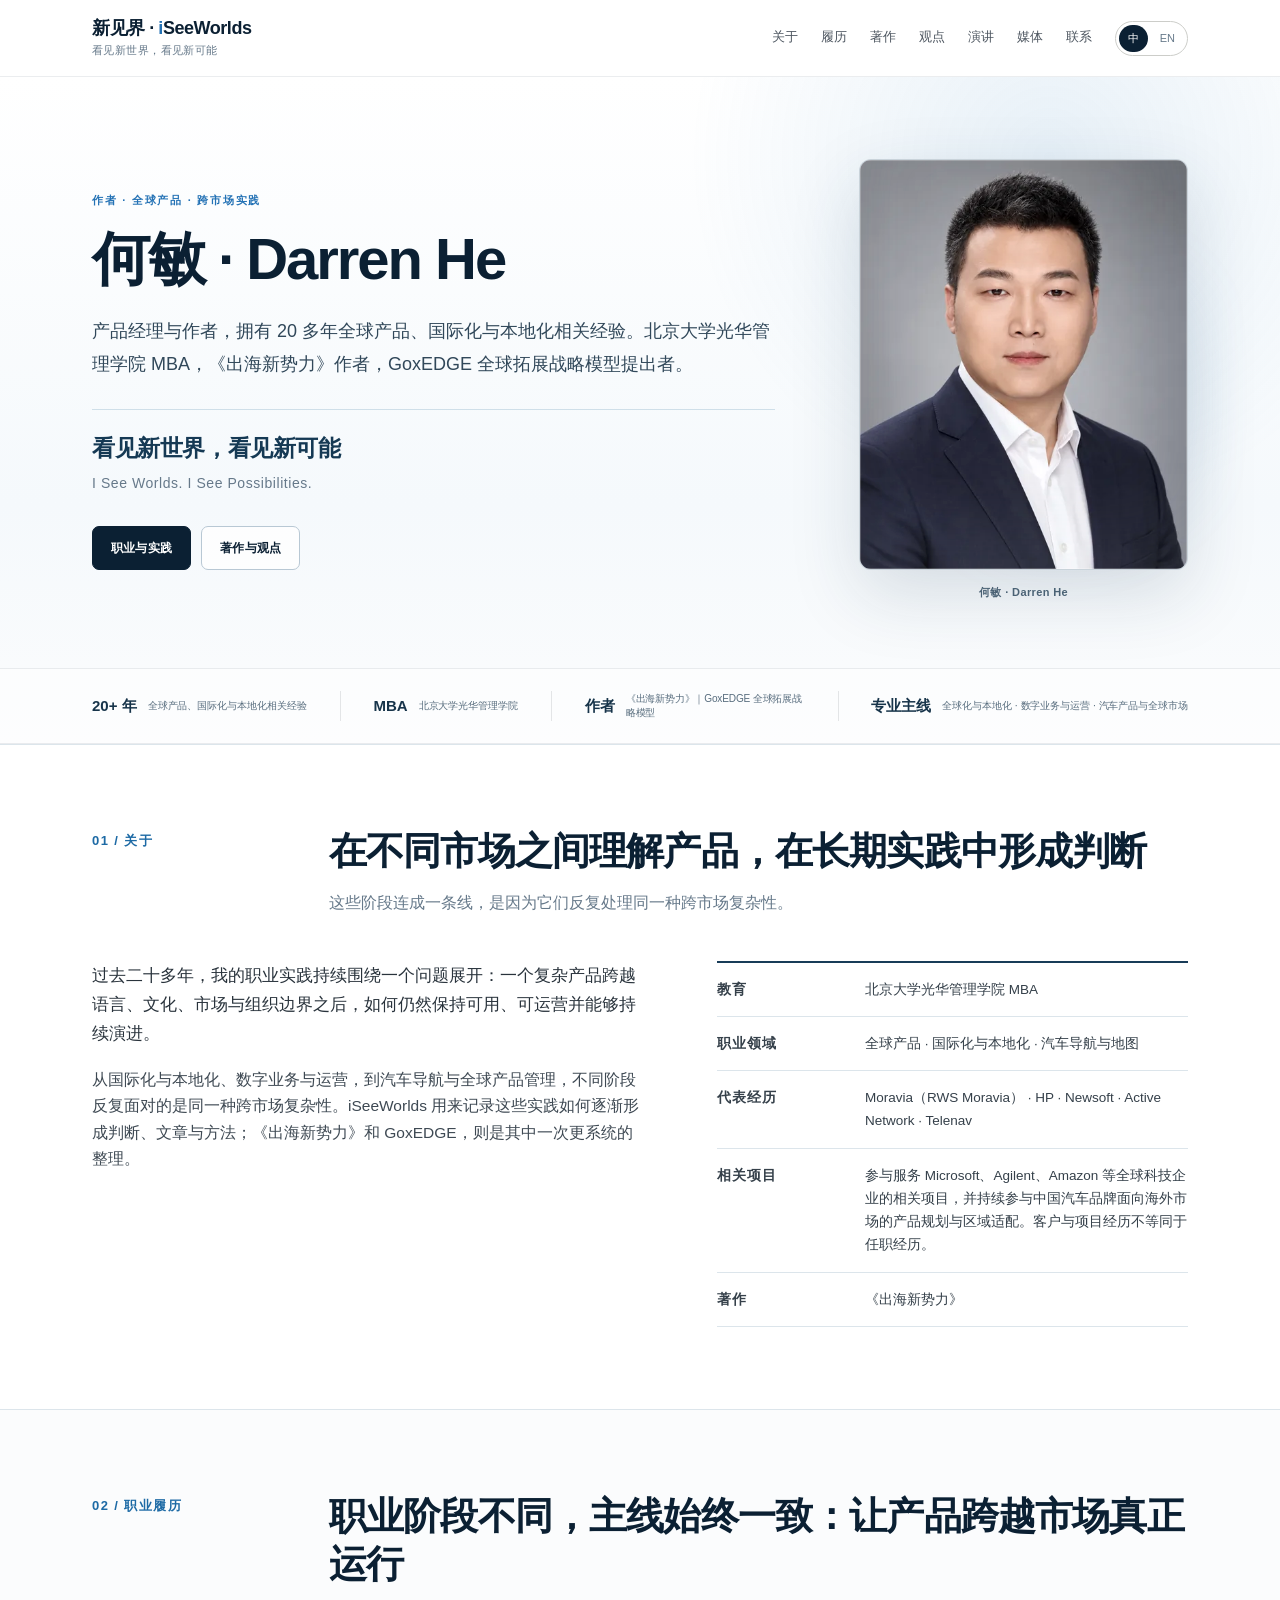
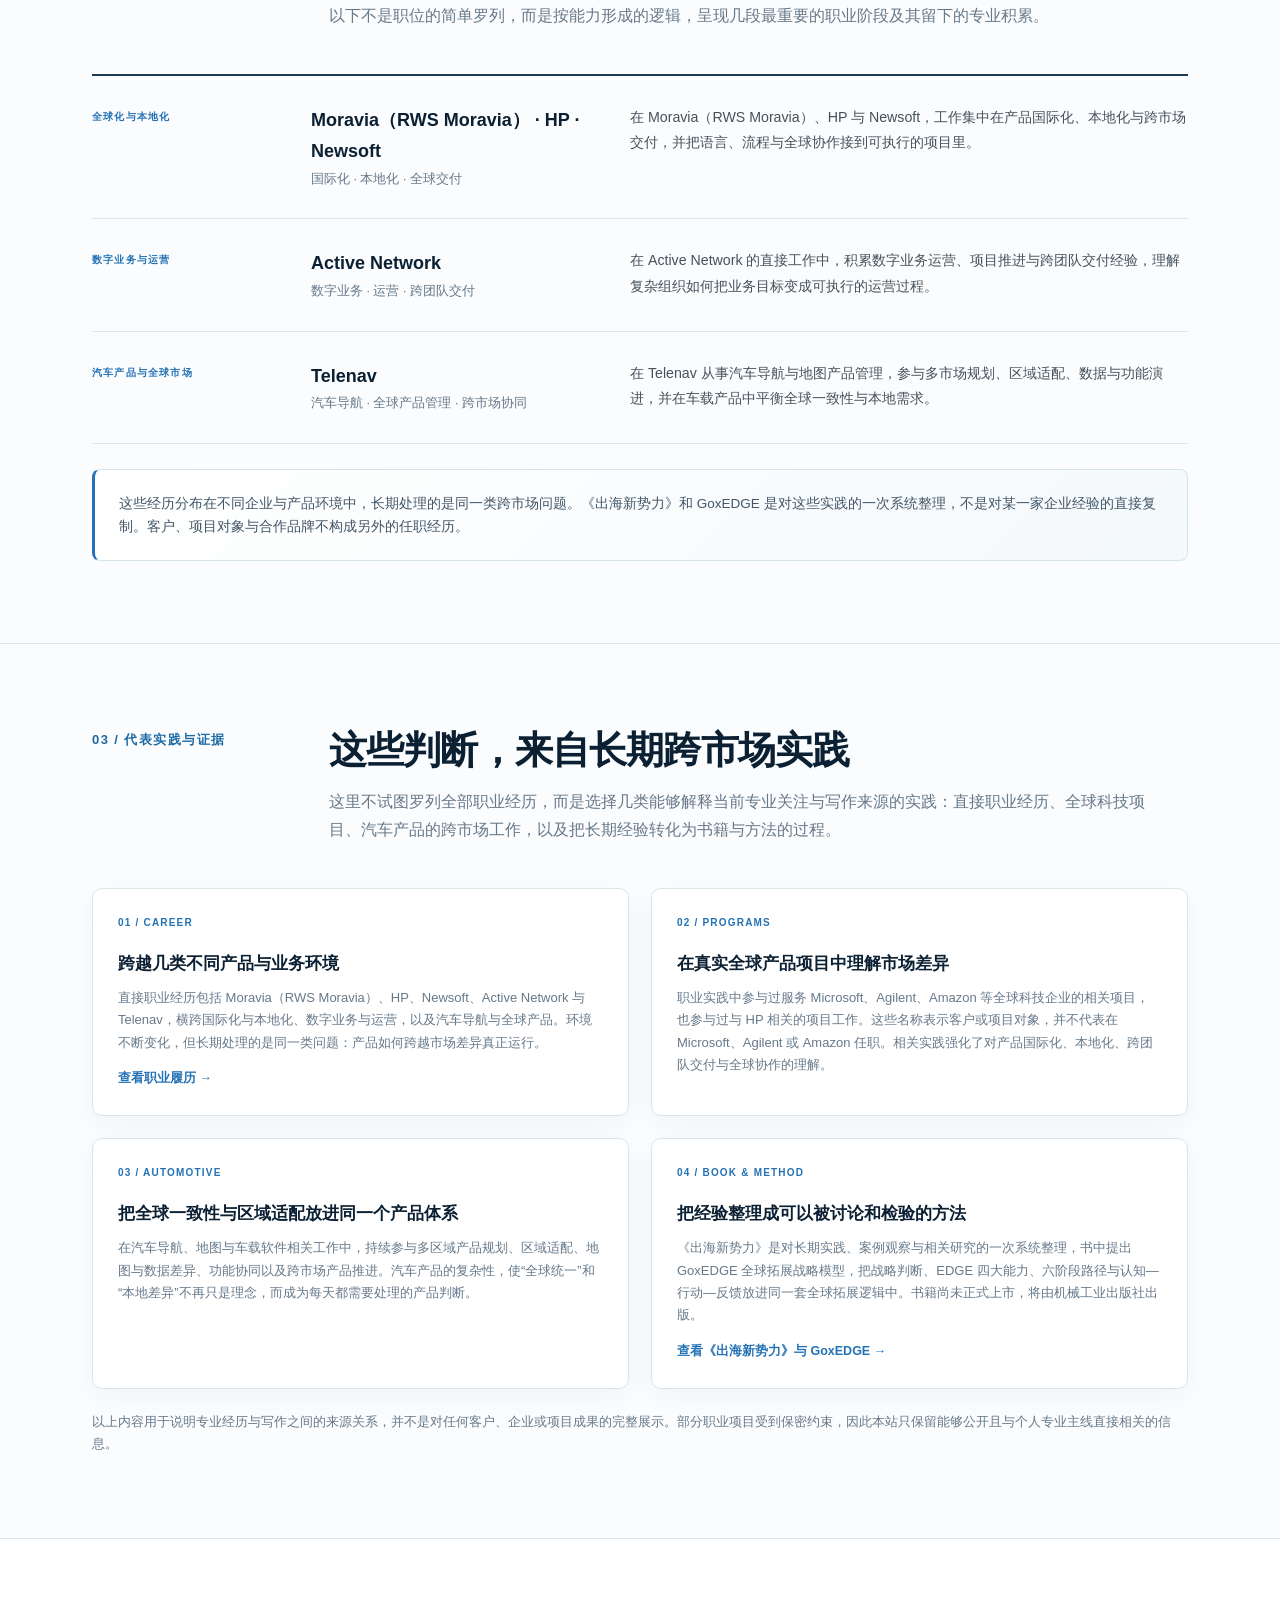
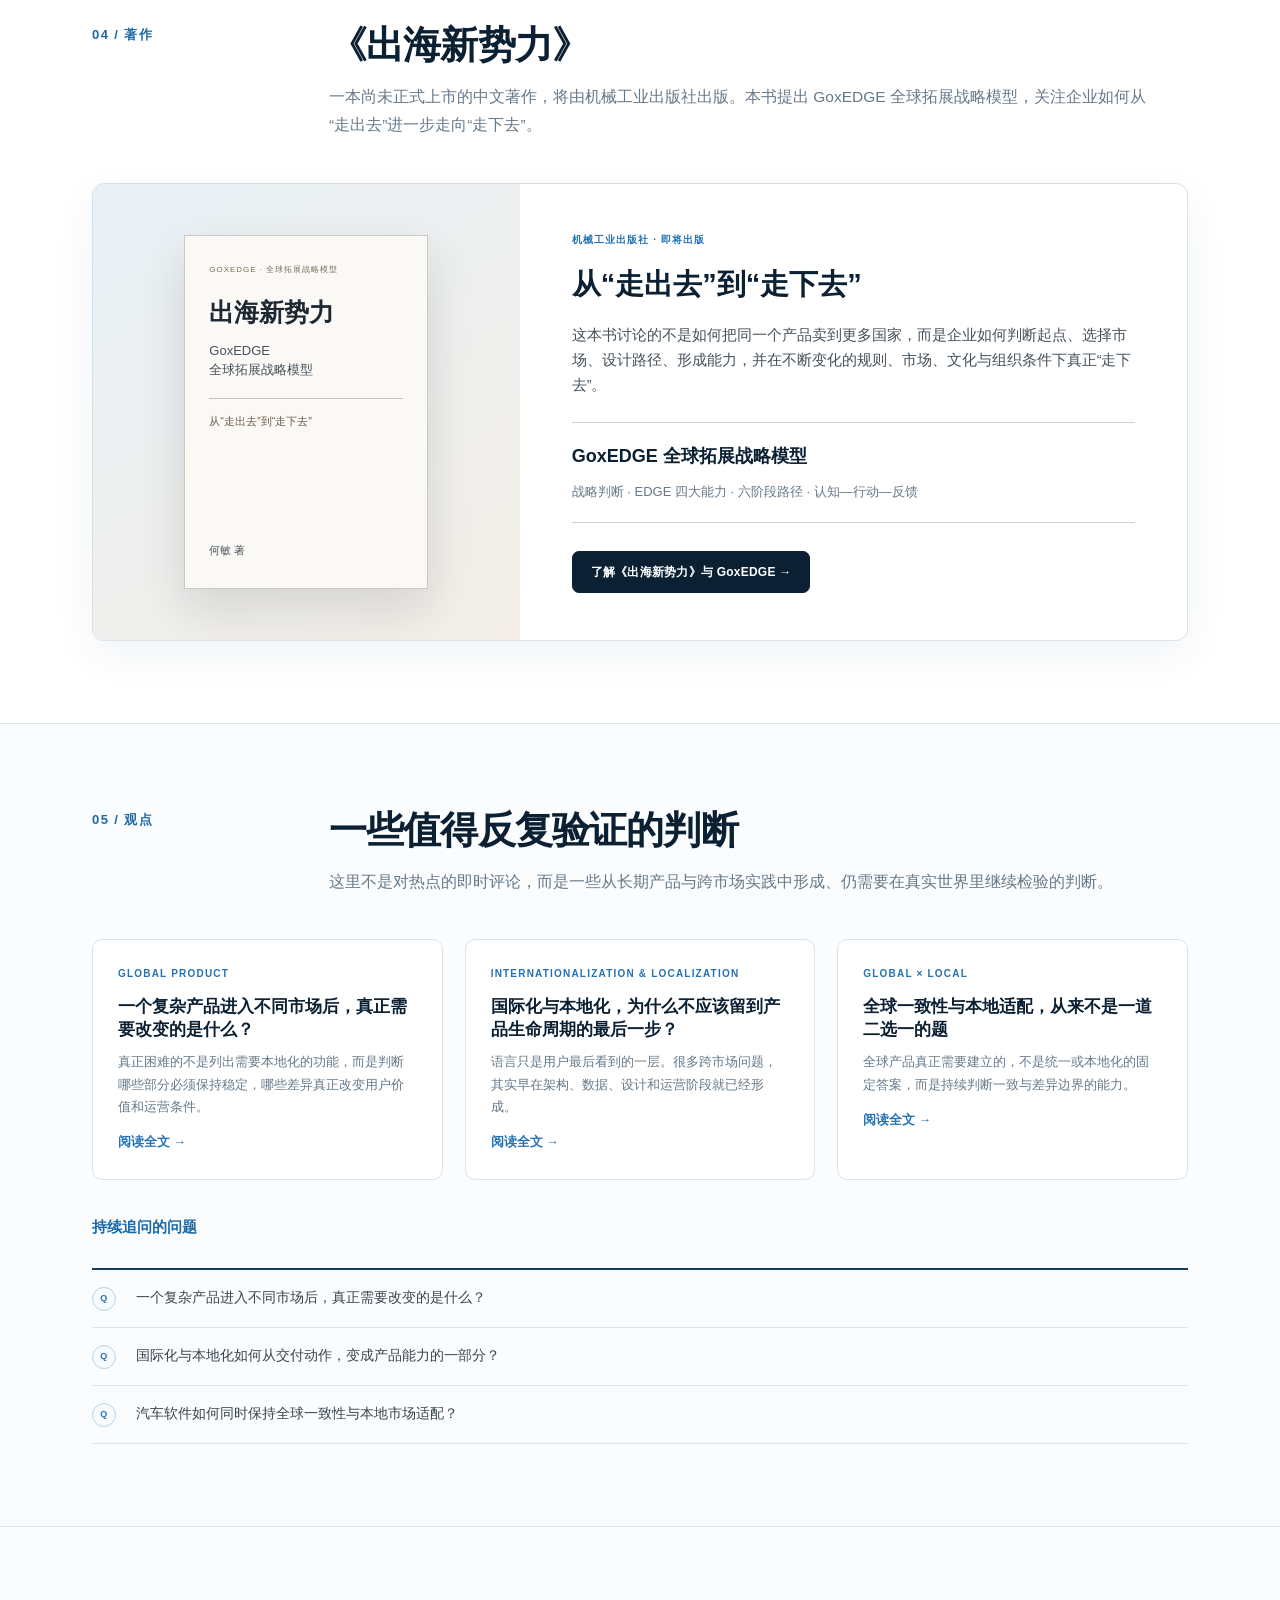
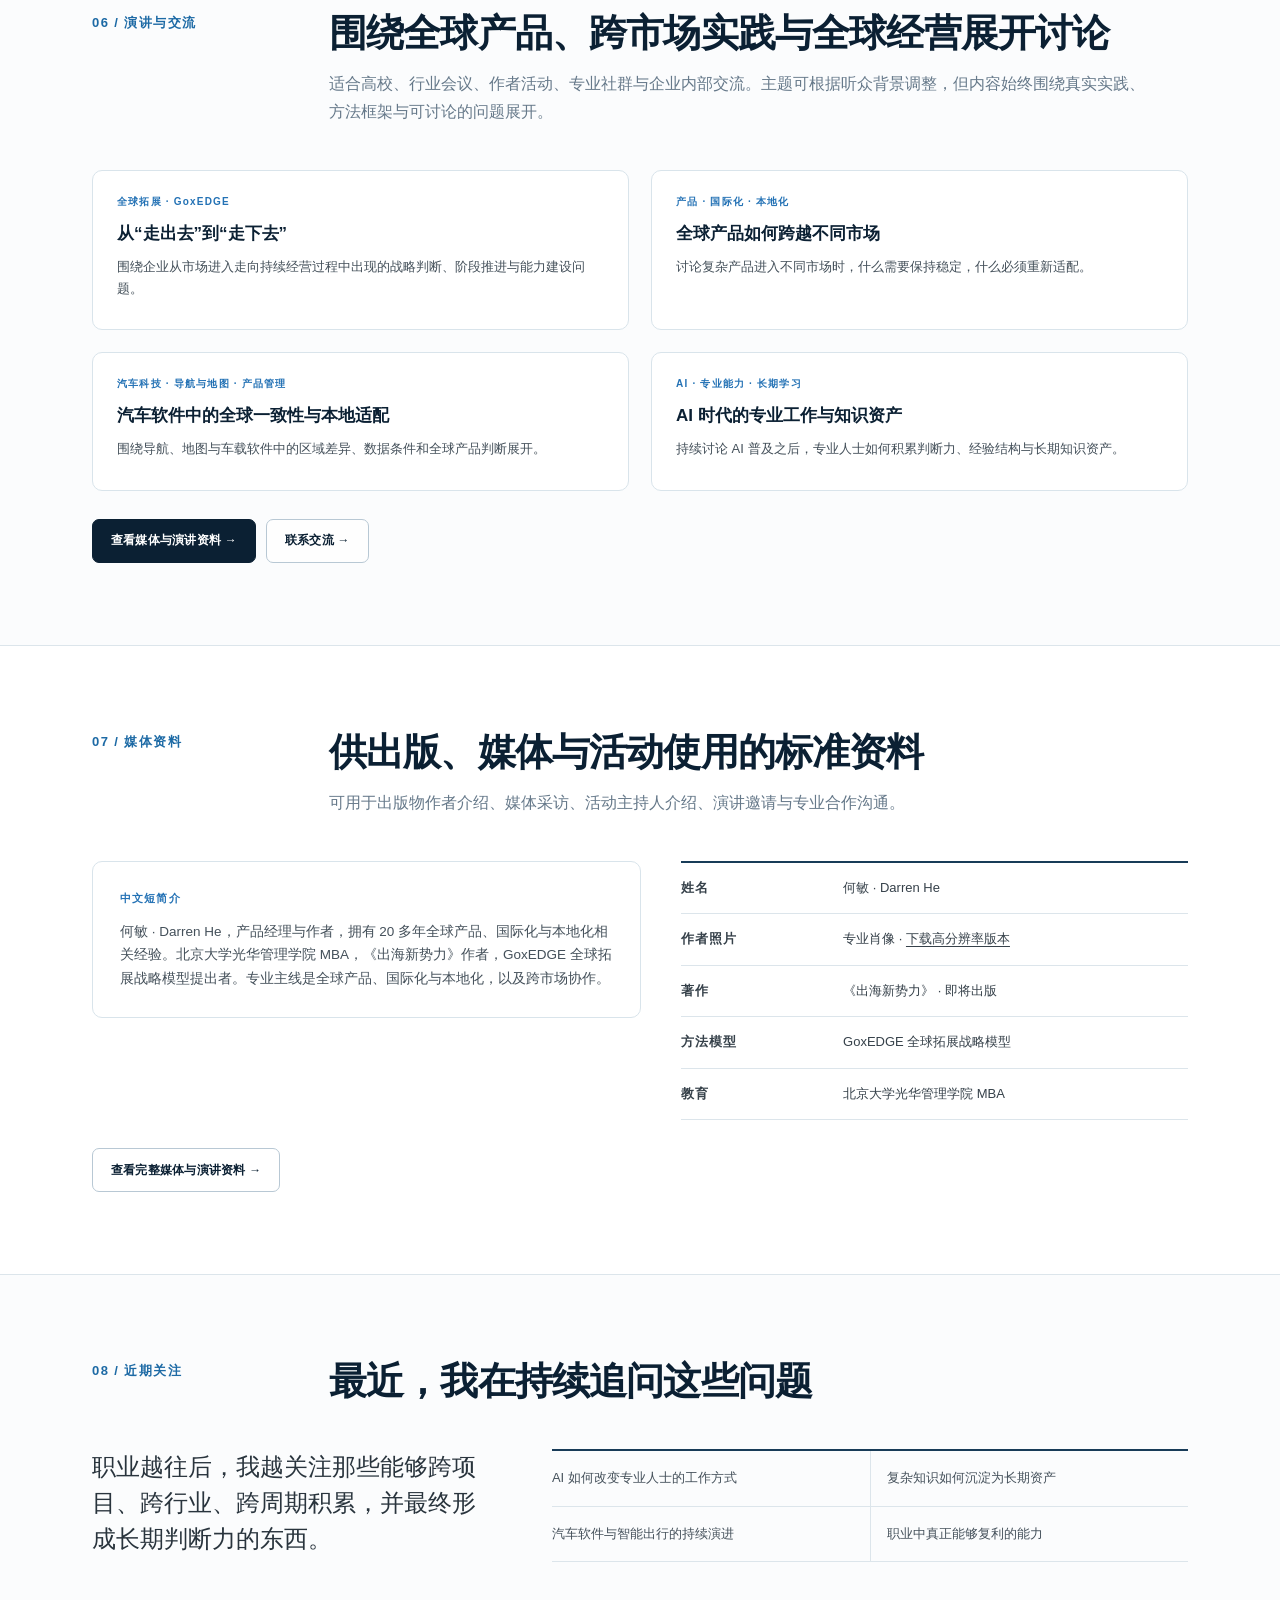
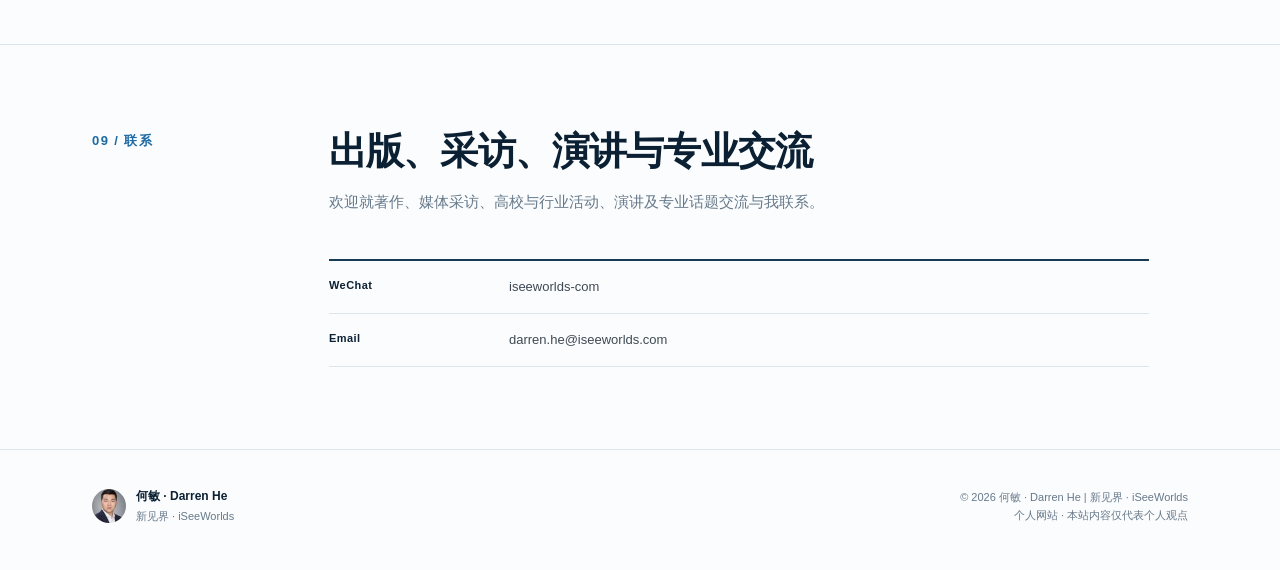
==== commit 2271e46e: "fix: align book and author identity wording Co-authored-by: Cursor <cursoragent@cursor.com>" ====
--- a/index.html
+++ b/index.html
@@ -385,8 +385,8 @@
         <div>
           <div class="eyebrow"><span data-zh>作者 · 全球产品 · 跨市场实践</span><span data-en>Author · Global Product · Cross-market Practice</span></div>
           <h1 data-zh>何敏 · Darren He</h1><h1 data-en>Darren He</h1>
-          <p class="hero-lede" data-zh>产品经理与作者，拥有 20 多年全球产品、国际化与本地化相关经验。北京大学光华管理学院 MBA，《出海新势力：GoxEDGE全球拓展战略模型》作者。</p>
-          <p class="hero-lede" data-en>Darren He is a product leader and author with more than two decades of experience in global products, internationalization and localization. He holds an MBA from Peking University's Guanghua School of Management and is the author of GoxEDGE: Global Expansion Strategy Model.</p>
+          <p class="hero-lede" data-zh>产品经理与作者，拥有 20 多年全球产品、国际化与本地化相关经验。北京大学光华管理学院 MBA，《出海新势力》作者，GoxEDGE 全球拓展战略模型提出者。</p>
+          <p class="hero-lede" data-en>Darren He is a product manager and author with more than two decades of experience in global products, internationalization and localization. He holds an MBA from Peking University's Guanghua School of Management and is the author of 《出海新势力》 and the creator of the GoxEDGE Global Expansion Strategy Model.</p>
           <div class="tagline">
             <strong data-zh>看见新世界，看见新可能</strong>
             <strong data-en>I See Worlds. I See Possibilities.</strong>
@@ -409,7 +409,7 @@
           <span class="profile-sep" aria-hidden="true"></span>
           <div class="profile-item"><strong>MBA</strong><span data-zh>北京大学光华管理学院</span><span data-en>Guanghua School of Management</span></div>
           <span class="profile-sep" aria-hidden="true"></span>
-          <div class="profile-item profile-book"><strong data-zh>作者</strong><strong data-en>Author</strong><span class="book-one-line" data-zh>《出海新势力：GoxEDGE全球拓展战略模型》</span><span class="book-one-line" data-en>GoxEDGE: Global Expansion Strategy Model</span></div>
+          <div class="profile-item profile-book"><strong data-zh>作者</strong><strong data-en>Author</strong><span class="book-one-line" data-zh>《出海新势力》｜GoxEDGE 全球拓展战略模型</span><span class="book-one-line" data-en>《出海新势力》 · GoxEDGE</span></div>
           <span class="profile-sep" aria-hidden="true"></span>
           <div class="profile-item"><strong data-zh>专业主线</strong><strong data-en>Core Practice</strong><span data-zh>全球化与本地化 · 数字业务与运营 · 汽车产品与全球市场</span><span data-en>Global product · digital ops · automotive · cross-market</span></div>
         </div>
@@ -441,7 +441,7 @@
             <div class="fact"><b><span data-zh>职业领域</span><span data-en>Domains</span></b><span><span data-zh>全球产品 · 国际化与本地化 · 汽车导航与地图</span><span data-en>Global product · Internationalization & localization · Automotive navigation & maps</span></span></div>
             <div class="fact"><b><span data-zh>代表经历</span><span data-en>Career</span></b><span><span data-zh>Moravia（RWS Moravia） · HP · Newsoft · Active Network · Telenav</span><span data-en>Moravia (RWS Moravia) · HP · Newsoft · Active Network · Telenav</span></span></div>
             <div class="fact"><b><span data-zh>相关项目</span><span data-en>Selected Programs</span></b><span><span data-zh>参与服务 Microsoft、Agilent、Amazon 等全球科技企业的相关项目，并持续参与中国汽车品牌面向海外市场的产品规划与区域适配。客户与项目经历不等同于任职经历。</span><span data-en>Projects serving Microsoft, Agilent and Amazon, and ongoing product planning and regional adaptation for Chinese automotive brands entering overseas markets. Client and project work is not the same as employment.</span></span></div>
-            <div class="fact"><b><span data-zh>著作</span><span data-en>Book</span></b><span><span data-zh>《出海新势力：GoxEDGE全球拓展战略模型》</span><span data-en>GoxEDGE: Global Expansion Strategy Model</span></span></div>
+            <div class="fact"><b><span data-zh>著作</span><span data-en>Book</span></b><span><span data-zh>《出海新势力》</span><span data-en>《出海新势力》, Chinese-language book</span></span></div>
           </div>
         </div>
       </div>
@@ -526,8 +526,8 @@
           <div class="focus-card">
             <div class="num">04 / BOOK &amp; METHOD</div>
             <h3><span data-zh>把经验整理成可以被讨论和检验的方法</span><span data-en>Turning experience into a method that can be discussed and tested</span></h3>
-            <p data-zh>《出海新势力：GoxEDGE全球拓展战略模型》是对长期实践、案例观察与相关研究的一次系统整理，将战略判断、EDGE 四大能力、六阶段路径与认知—行动—反馈放进同一套全球拓展逻辑中。书籍尚未正式上市，将由机械工业出版社出版。</p>
-            <p data-en>GoxEDGE: Global Expansion Strategy Model is a structured attempt to organize long-term practice, case observation and related research into one global expansion logic — connecting strategic judgment, four EDGE capabilities, a six-stage path and a cognition–action–feedback mechanism. The Chinese-language book is forthcoming from China Machine Press.</p>
+            <p data-zh>《出海新势力》是对长期实践、案例观察与相关研究的一次系统整理，书中提出 GoxEDGE 全球拓展战略模型，把战略判断、EDGE 四大能力、六阶段路径与认知—行动—反馈放进同一套全球拓展逻辑中。书籍尚未正式上市，将由机械工业出版社出版。</p>
+            <p data-en>《出海新势力》 is a structured account of long practice, case observation and related research. The book introduces the GoxEDGE Global Expansion Strategy Model, connecting strategic judgment, four EDGE capabilities, a six-stage path and a cognition–action–feedback loop. It is a forthcoming Chinese-language book from China Machine Press.</p>
             <a href="https://goxedge.com/?utm_source=iseeworlds&amp;utm_medium=referral&amp;utm_campaign=evidence_section" target="_blank" rel="noopener noreferrer"><span data-zh>查看《出海新势力》与 GoxEDGE →</span><span data-en>Explore the book and GoxEDGE →</span></a>
           </div>
         </div>
@@ -541,10 +541,10 @@
         <div class="section-head">
           <div class="section-kicker">04 / <span data-zh>著作</span><span data-en>Book</span></div>
           <div>
-            <h2 data-zh>《出海新势力：GoxEDGE全球拓展战略模型》</h2>
-            <h2 data-en>GoxEDGE: Global Expansion Strategy Model</h2>
-            <p class="sublede" data-zh>一本尚未正式上市的中文著作，将由机械工业出版社出版。它关注企业如何从“走出去”进一步走向“走下去”，并在书中提出 GoxEDGE 全球拓展战略模型。</p>
-            <p class="sublede" data-en>A forthcoming Chinese-language book, to be published by China Machine Press. It looks at how companies move beyond market entry, and it sets out the GoxEDGE model.</p>
+            <h2 data-zh>《出海新势力》</h2>
+            <h2 data-en>《出海新势力》</h2>
+            <p class="sublede" data-zh>一本尚未正式上市的中文著作，将由机械工业出版社出版。本书提出 GoxEDGE 全球拓展战略模型，关注企业如何从“走出去”进一步走向“走下去”。</p>
+            <p class="sublede" data-en>A forthcoming Chinese-language book that introduces the GoxEDGE Global Expansion Strategy Model. It will be published by China Machine Press.</p>
           </div>
         </div>
         <div class="book-shell">
@@ -681,14 +681,14 @@
           <div>
             <div class="bio-box">
               <h3><span data-zh>中文短简介</span><span data-en>Short Bio</span></h3>
-              <p data-zh>何敏 · Darren He，产品经理与作者，拥有 20 多年全球产品、国际化与本地化相关经验。北京大学光华管理学院 MBA，《出海新势力：GoxEDGE全球拓展战略模型》作者。专业主线是全球产品、国际化与本地化，以及跨市场协作。</p>
-              <p data-en>Darren He is a product leader and author with more than two decades of experience in global products, internationalization and localization. He holds an MBA from Peking University's Guanghua School of Management and is the author of GoxEDGE: Global Expansion Strategy Model.</p>
+              <p data-zh>何敏 · Darren He，产品经理与作者，拥有 20 多年全球产品、国际化与本地化相关经验。北京大学光华管理学院 MBA，《出海新势力》作者，GoxEDGE 全球拓展战略模型提出者。专业主线是全球产品、国际化与本地化，以及跨市场协作。</p>
+              <p data-en>Darren He is a product manager and author with more than two decades of experience in global products, internationalization and localization. He holds an MBA from Peking University's Guanghua School of Management, is the author of 《出海新势力》, and the creator of the GoxEDGE Global Expansion Strategy Model.</p>
             </div>
           </div>
           <div class="media-list">
             <div class="media-row"><b><span data-zh>姓名</span><span data-en>Name</span></b><span><span data-zh>何敏 · Darren He</span><span data-en>Darren He</span></span></div>
             <div class="media-row"><b><span data-zh>作者照片</span><span data-en>Portrait</span></b><span><span data-zh>专业肖像 · <a class="media-download" href="assets/darren-portrait.png" download="darren-portrait.png">下载高分辨率版本</a></span><span data-en>Professional portrait · <a class="media-download" href="assets/darren-portrait.png" download="darren-portrait.png">Download high-resolution version</a></span></span></div>
-            <div class="media-row"><b><span data-zh>著作</span><span data-en>Book</span></b><span><span data-zh>《出海新势力：GoxEDGE全球拓展战略模型》 · 即将出版</span><span data-en>GoxEDGE: Global Expansion Strategy Model · Forthcoming</span></span></div>
+            <div class="media-row"><b><span data-zh>著作</span><span data-en>Book</span></b><span><span data-zh>《出海新势力》 · 即将出版</span><span data-en>《出海新势力》, Chinese-language book · Forthcoming</span></span></div>
             <div class="media-row"><b><span data-zh>方法模型</span><span data-en>Model</span></b><span><span data-zh>GoxEDGE 全球拓展战略模型</span><span data-en>GoxEDGE Global Expansion Strategy Model</span></span></div>
             <div class="media-row"><b><span data-zh>教育</span><span data-en>Education</span></b><span><span data-zh>北京大学光华管理学院 MBA</span><span data-en>MBA, Peking University's Guanghua School of Management</span></span></div>
           </div>
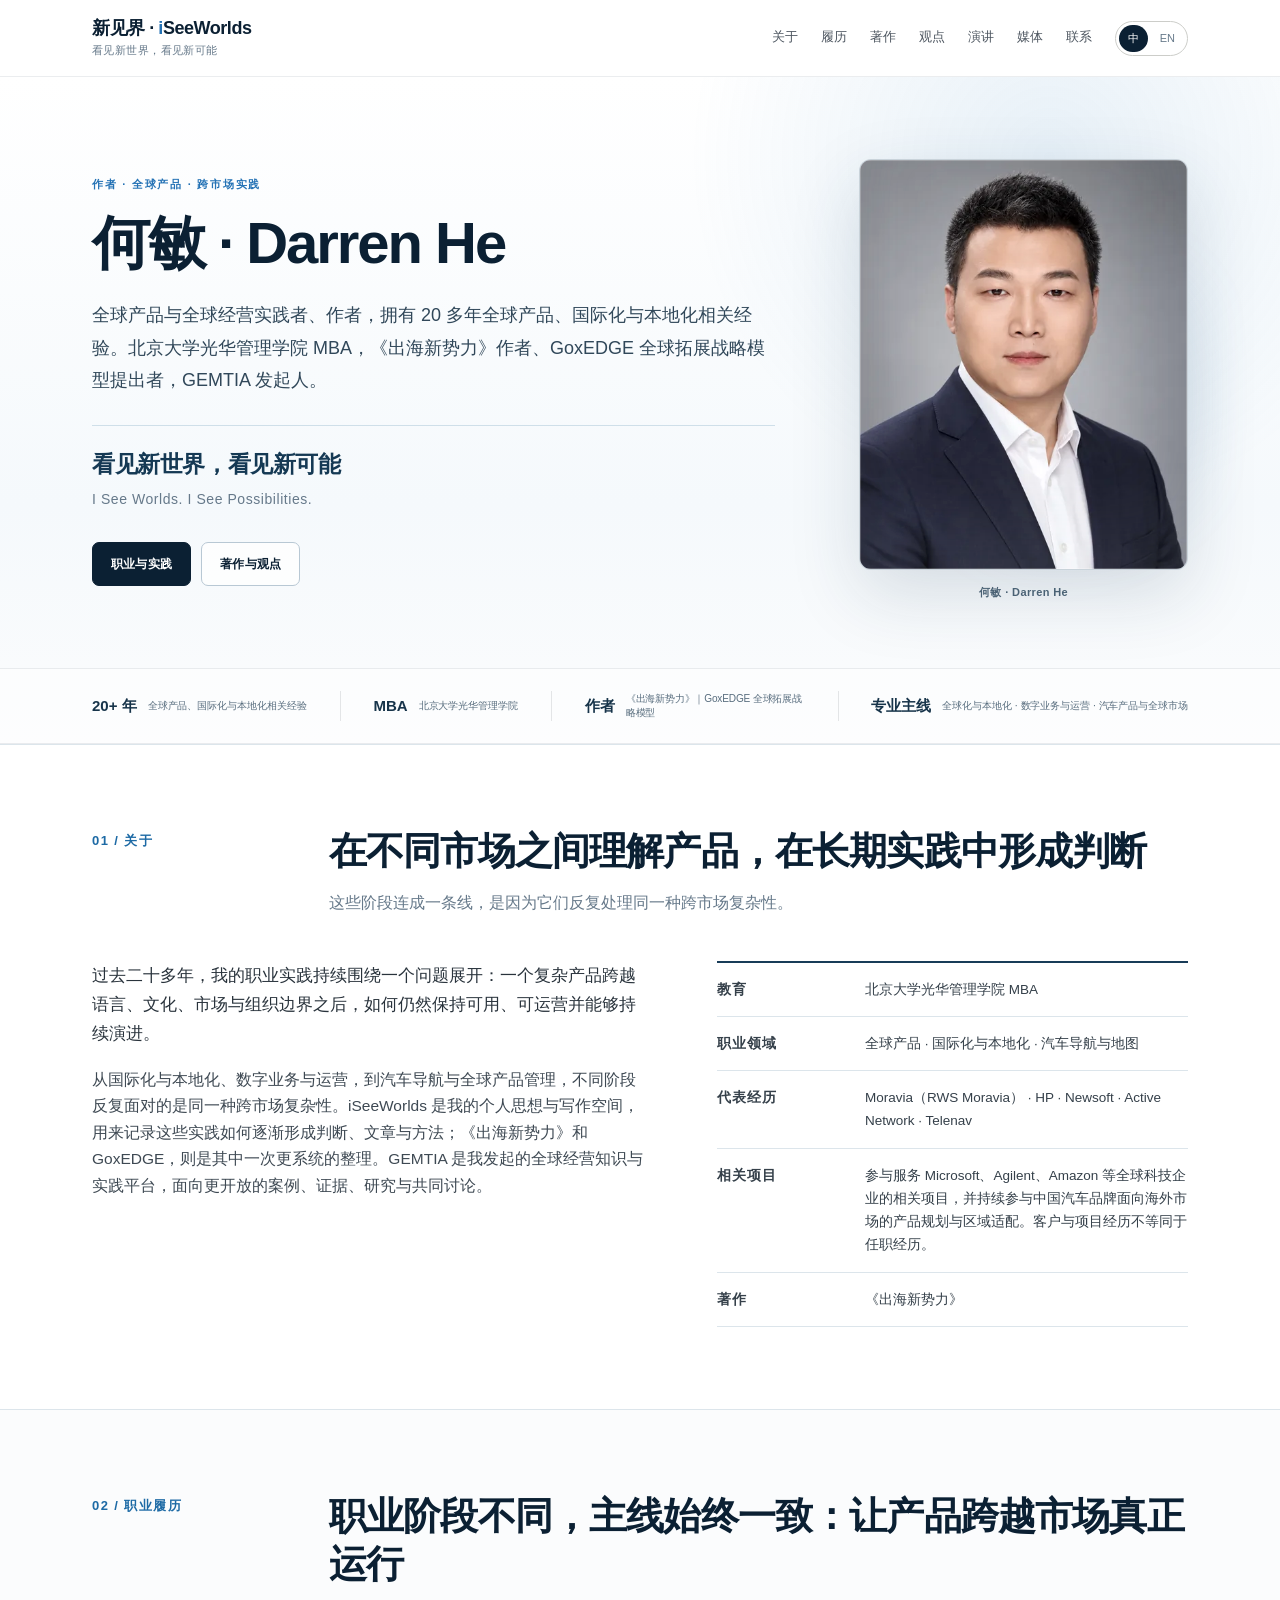
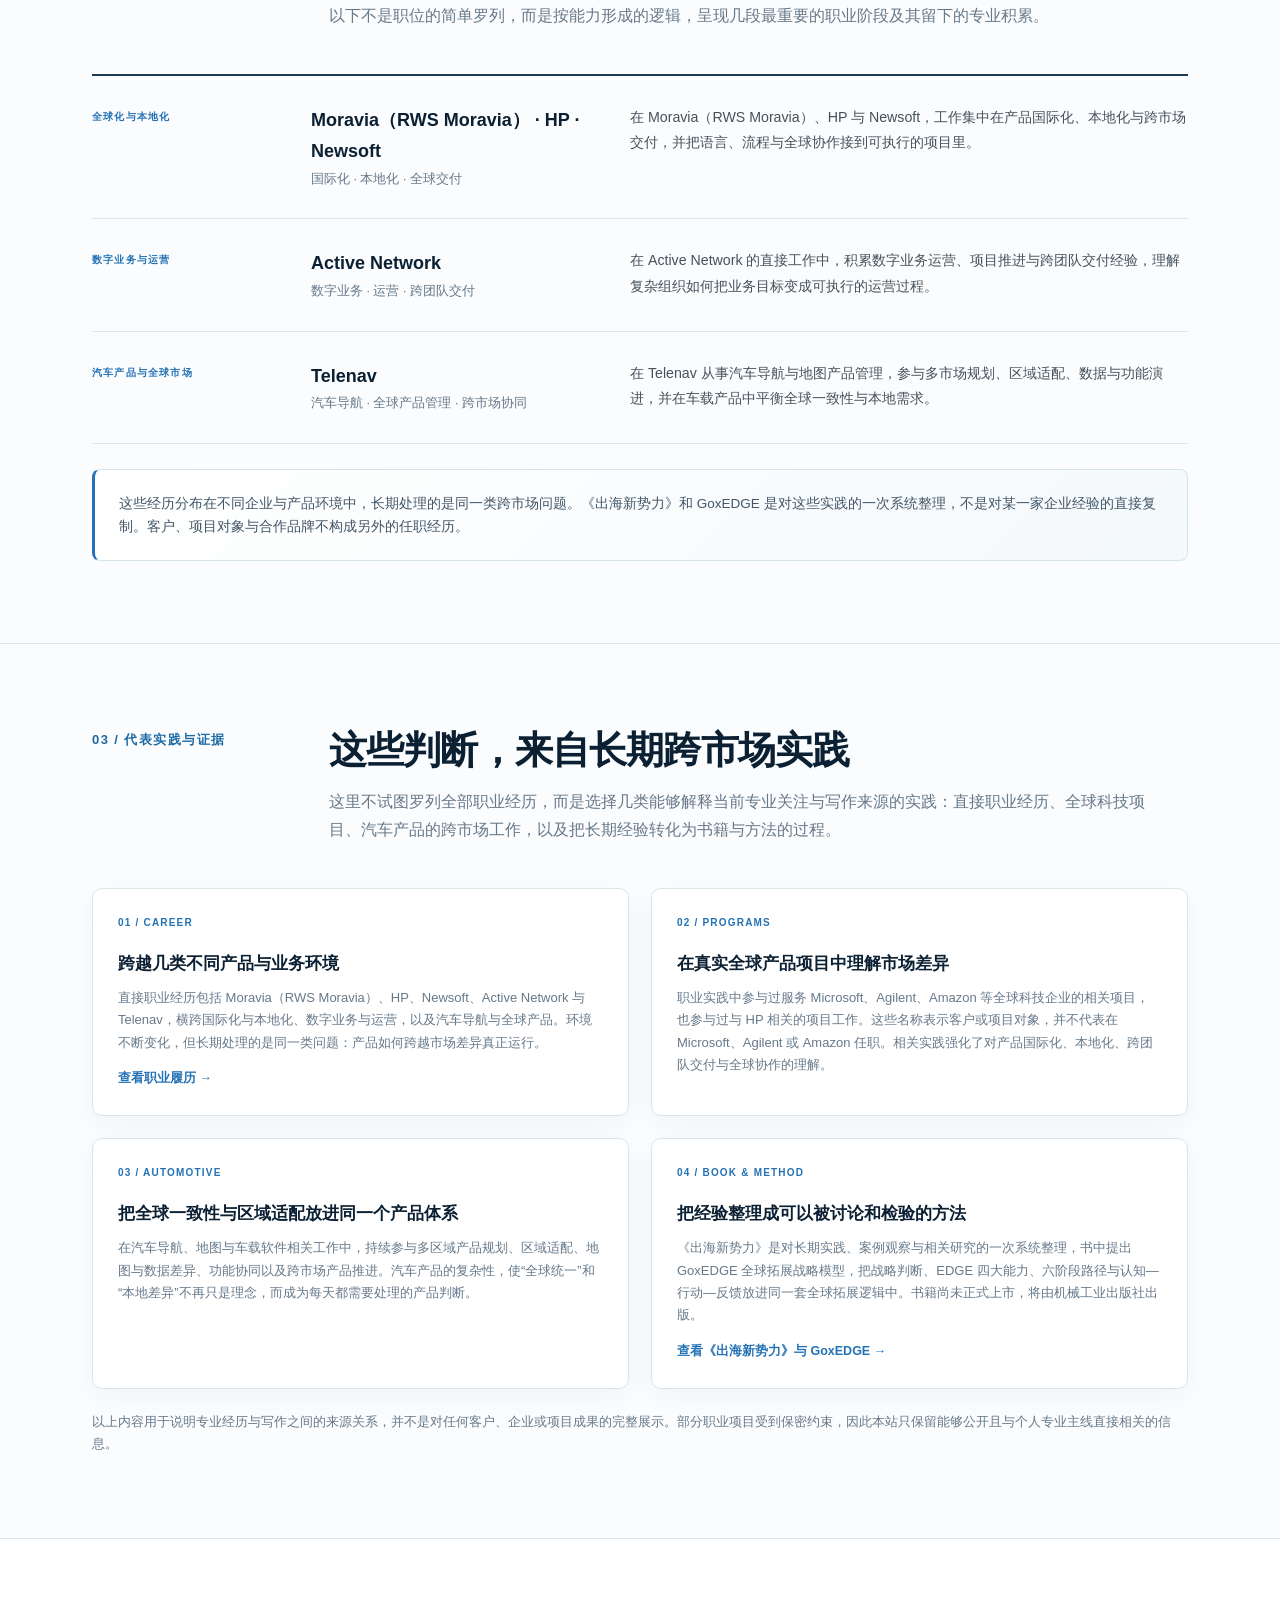
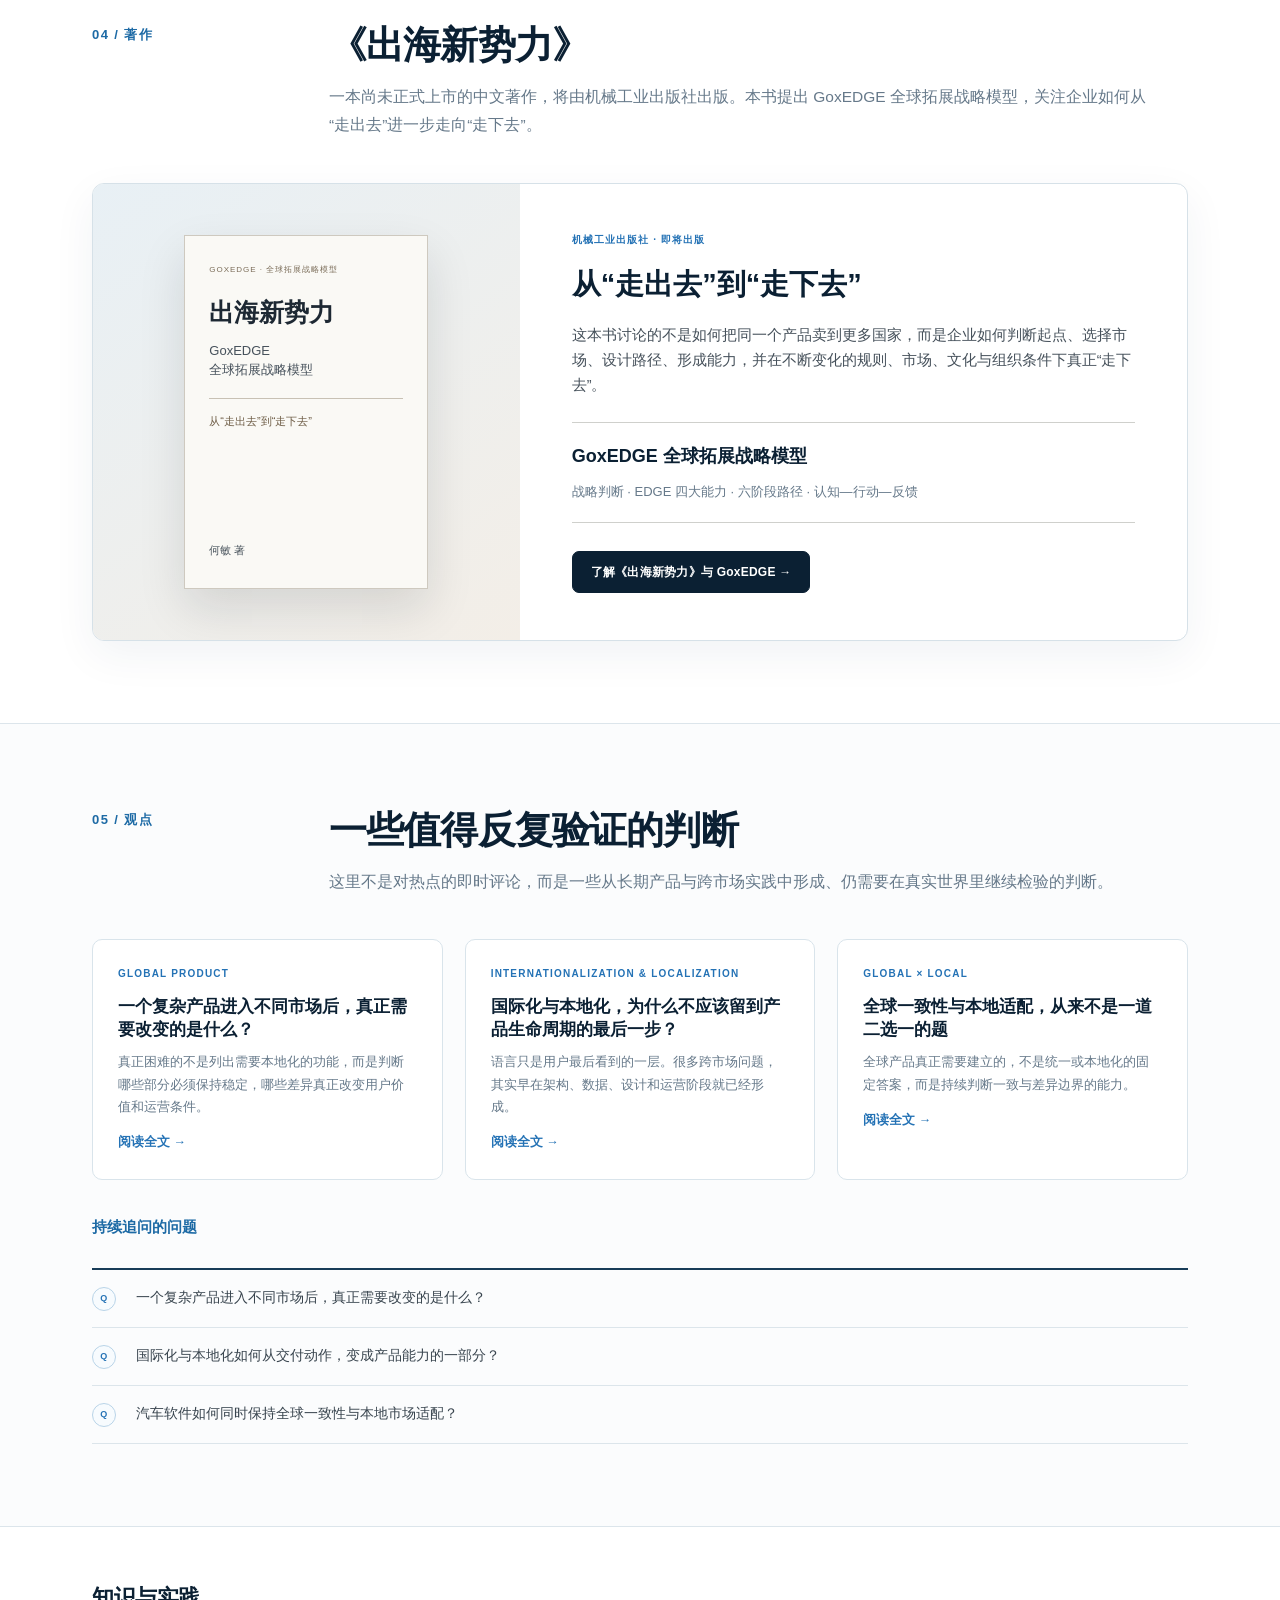
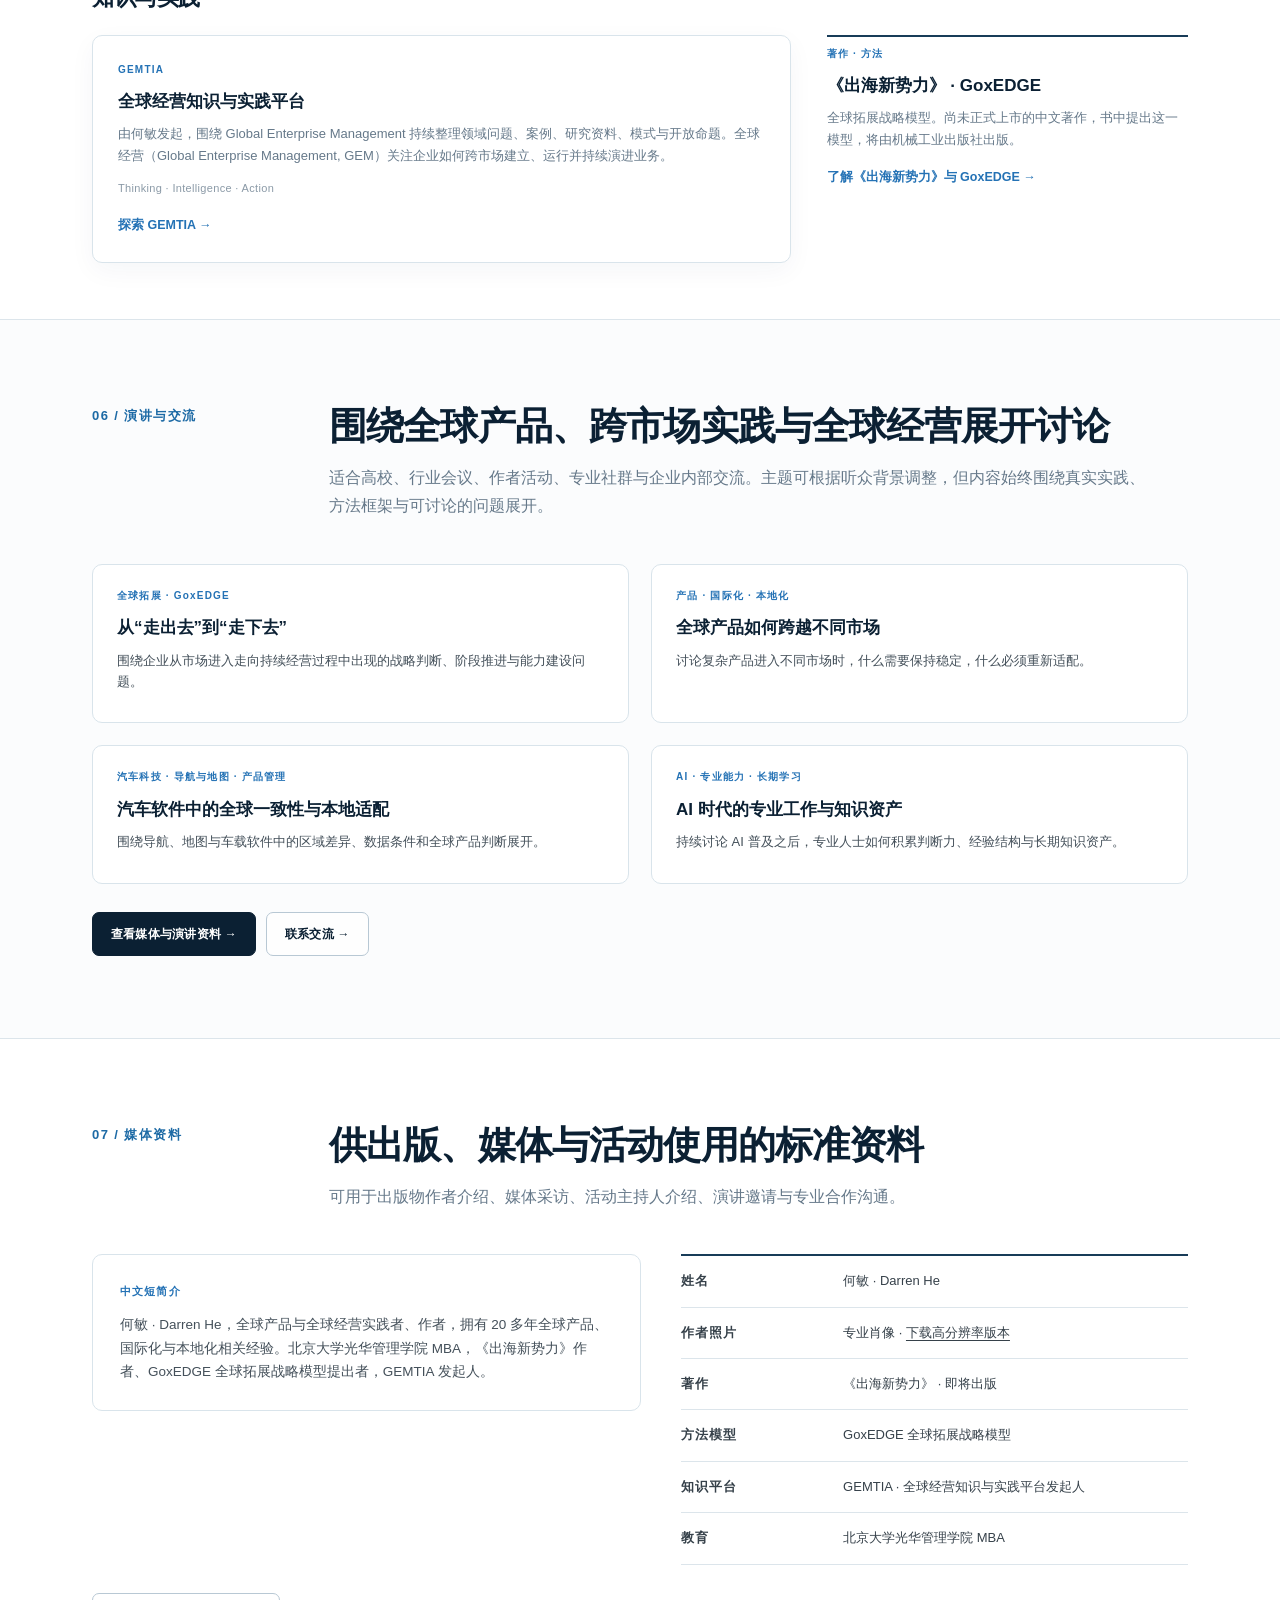
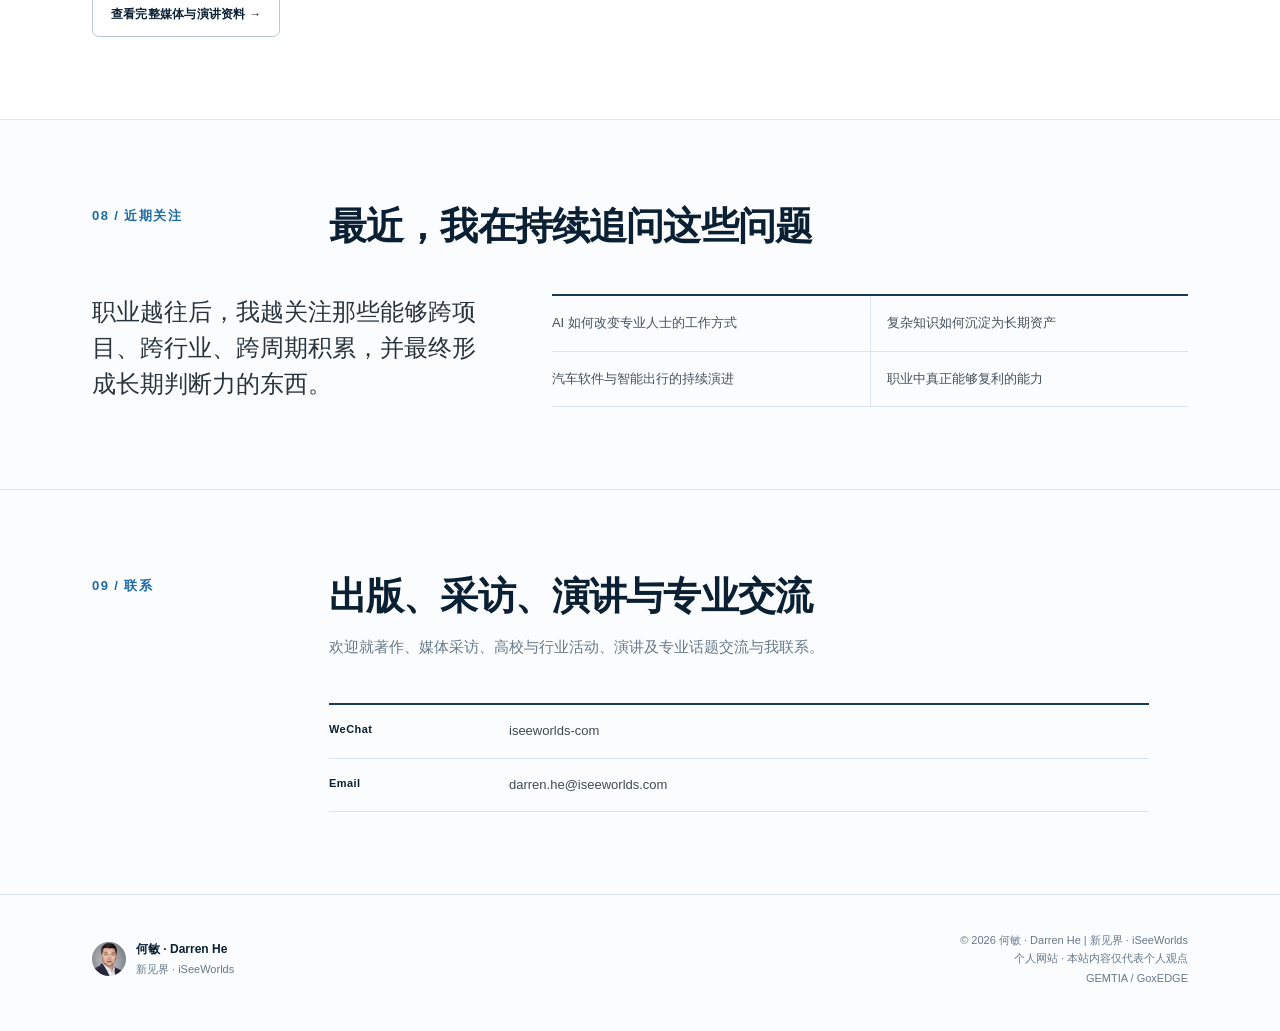
==== commit 221f8173: "feat: align iSeeWorlds with GEMTIA knowledge platform Co-authored-by: Cursor <cursoragent@cursor.com" ====
--- a/index.html
+++ b/index.html
@@ -41,11 +41,25 @@
         "alternateName": "何敏",
         "url": "https://iseeworlds.com/",
         "image": "https://iseeworlds.com/assets/darren-portrait-900.webp",
-        "jobTitle": "Product Manager and Author",
+        "jobTitle": "Global Product Practitioner and Author",
+        "knowsAbout": [
+          "Global Product Management",
+          "Internationalization",
+          "Localization",
+          "Global Enterprise Management",
+          "Automotive Software"
+        ],
         "alumniOf": {
           "@type": "CollegeOrUniversity",
           "name": "Peking University Guanghua School of Management"
         }
+      },
+      {
+        "@type": "Organization",
+        "@id": "https://gemtia.com/#organization",
+        "name": "GEMTIA",
+        "url": "https://gemtia.com/",
+        "founder": {"@id": "https://iseeworlds.com/#person"}
       },
       {
         "@type": "Book",
@@ -169,7 +183,7 @@
     body.lang-en .contact-lede{font-size:15.2px;line-height:1.7}
 
     section{padding:82px 0;border-bottom:1px solid var(--line)}
-    #about,#book,#media{background:#fff}
+    #about,#book,#knowledge,#media{background:#fff}
     #experience,#focus,#ideas,#speaking,#now,#contact{background:var(--paper)}
     .section-head{display:grid;grid-template-columns:185px 1fr;gap:52px;margin-bottom:44px}
     .section-kicker{font-size:13px;letter-spacing:.11em;text-transform:uppercase;color:#1d6aa5;font-weight:820;padding-top:5px;line-height:1.35}
@@ -228,6 +242,16 @@
     .note-kicker{font-size:10px;letter-spacing:.12em;color:var(--accent);font-weight:700;margin-bottom:12px}
     .idea-block a{display:inline-block;margin-top:14px;font-size:12.5px;font-weight:650;color:var(--accent)}
     .idea-block a:hover{text-decoration:underline}
+    #knowledge{padding:56px 0}
+    .knowledge-title{font-size:22px;line-height:1.35;margin:0 0 22px;font-weight:650}
+    .knowledge-layout{display:grid;grid-template-columns:1.45fr .75fr;gap:36px;align-items:start}
+    .knowledge-platform{background:var(--surface);border:1px solid #d9e4eb;border-radius:10px;padding:25px;box-shadow:0 8px 26px rgba(24,56,82,.045)}
+    .knowledge-platform h3,.knowledge-method h3{font-size:17px;margin:0 0 9px;font-weight:650;line-height:1.4}
+    .knowledge-platform p,.knowledge-method p{font-size:13px;color:var(--muted);margin:0 0 12px;line-height:1.7}
+    .knowledge-platform .knowledge-mark{font-size:11px;letter-spacing:.03em;color:var(--soft);margin:0 0 14px}
+    .knowledge-platform a,.knowledge-method a{display:inline-block;margin-top:2px;font-size:12.5px;font-weight:650;color:var(--accent)}
+    .knowledge-platform a:hover,.knowledge-method a:hover{text-decoration:underline}
+    .knowledge-method{padding-top:8px;border-top:2px solid #183c58}
     .questions-label{margin:34px 0 0;font-size:15px;font-weight:650;color:#1d6aa5}
     .question a:hover{text-decoration:underline}
     .question-list{margin-top:28px;border-top:2px solid #183c58}
@@ -287,6 +311,8 @@
     .footer-person img{width:34px;height:34px;border-radius:50%;object-fit:cover;object-position:center 17%}
     .footer-person strong{font-size:12px;color:var(--ink)}
     .footer-note{max-width:430px;text-align:right;line-height:1.65}
+    .footer-links{margin-top:2px}
+    .footer-links a:hover{color:var(--accent)}
 
     @media(max-width:1120px){
       .profile-strip .wrap{padding-left:42px;padding-right:42px}
@@ -302,7 +328,7 @@
       .navlinks>a{display:none}
       .menu-toggle{display:inline-flex;flex-direction:column;justify-content:center}
       .mobile-menu.open{display:block}
-      .hero-main,.about-grid,.section-head,.book-shell,.speaking-grid,.media-grid,.now-grid,.contact-grid{grid-template-columns:1fr}
+      .hero-main,.about-grid,.section-head,.book-shell,.speaking-grid,.media-grid,.now-grid,.contact-grid,.knowledge-layout{grid-template-columns:1fr}
       .contact-list{margin-left:0;max-width:none}
       .hero-main{gap:44px}
       .portrait-wrap{margin:0;max-width:350px;width:56%}
@@ -385,8 +411,8 @@
         <div>
           <div class="eyebrow"><span data-zh>作者 · 全球产品 · 跨市场实践</span><span data-en>Author · Global Product · Cross-market Practice</span></div>
           <h1 data-zh>何敏 · Darren He</h1><h1 data-en>Darren He</h1>
-          <p class="hero-lede" data-zh>产品经理与作者，拥有 20 多年全球产品、国际化与本地化相关经验。北京大学光华管理学院 MBA，《出海新势力》作者，GoxEDGE 全球拓展战略模型提出者。</p>
-          <p class="hero-lede" data-en>Darren He is a product manager and author with more than two decades of experience in global products, internationalization and localization. He holds an MBA from Peking University's Guanghua School of Management and is the author of 《出海新势力》 and the creator of the GoxEDGE Global Expansion Strategy Model.</p>
+          <p class="hero-lede" data-zh>全球产品与全球经营实践者、作者，拥有 20 多年全球产品、国际化与本地化相关经验。北京大学光华管理学院 MBA，《出海新势力》作者、GoxEDGE 全球拓展战略模型提出者，GEMTIA 发起人。</p>
+          <p class="hero-lede" data-en>Darren He is a global product and cross-market practitioner, author, and founder of GEMTIA. He has more than two decades of experience in global products, internationalization and localization, holds an MBA from Peking University's Guanghua School of Management, and is the author of 《出海新势力》 and creator of the GoxEDGE Global Expansion Strategy Model.</p>
           <div class="tagline">
             <strong data-zh>看见新世界，看见新可能</strong>
             <strong data-en>I See Worlds. I See Possibilities.</strong>
@@ -430,11 +456,11 @@
         <div class="about-grid">
           <div class="prose" data-zh>
             <p>过去二十多年，我的职业实践持续围绕一个问题展开：一个复杂产品跨越语言、文化、市场与组织边界之后，如何仍然保持可用、可运营并能够持续演进。</p>
-            <p>从国际化与本地化、数字业务与运营，到汽车导航与全球产品管理，不同阶段反复面对的是同一种跨市场复杂性。iSeeWorlds 用来记录这些实践如何逐渐形成判断、文章与方法；《出海新势力》和 GoxEDGE，则是其中一次更系统的整理。</p>
+            <p>从国际化与本地化、数字业务与运营，到汽车导航与全球产品管理，不同阶段反复面对的是同一种跨市场复杂性。iSeeWorlds 是我的个人思想与写作空间，用来记录这些实践如何逐渐形成判断、文章与方法；《出海新势力》和 GoxEDGE，则是其中一次更系统的整理。GEMTIA 是我发起的全球经营知识与实践平台，面向更开放的案例、证据、研究与共同讨论。</p>
           </div>
           <div class="prose" data-en>
             <p>For more than two decades, the work has stayed with one question: after a complex product crosses language, cultural, market and organizational boundaries, how does it remain usable, operable and able to keep evolving?</p>
-            <p>From internationalization and localization, through digital business and operations, to automotive navigation and global product management, the settings changed and the cross-market complexity did not. iSeeWorlds is where that practice becomes judgment, writing and method. 《出海新势力》 and GoxEDGE are one more systematic account of it.</p>
+            <p>From internationalization and localization, through digital business and operations, to automotive navigation and global product management, the settings changed and the cross-market complexity did not. iSeeWorlds is my personal space for thinking and writing, where that practice becomes judgment, notes and method. 《出海新势力》 and GoxEDGE are one more systematic account of it. GEMTIA is the knowledge and practice platform I started, for more open cases, evidence, research and shared discussion.</p>
           </div>
           <div class="facts">
             <div class="fact"><b><span data-zh>教育</span><span data-en>Education</span></b><span><span data-zh>北京大学光华管理学院 MBA</span><span data-en>MBA, Peking University's Guanghua School of Management</span></span></div>
@@ -622,13 +648,36 @@
       </div>
     </section>
 
+    <section id="knowledge">
+      <div class="wrap">
+        <h2 class="knowledge-title"><span data-zh>知识与实践</span><span data-en>Knowledge &amp; Practice</span></h2>
+        <div class="knowledge-layout">
+          <article class="knowledge-platform">
+            <div class="note-kicker">GEMTIA</div>
+            <h3><span data-zh>全球经营知识与实践平台</span><span data-en>A knowledge and practice platform for global enterprise management</span></h3>
+            <p data-zh>由何敏发起，围绕 Global Enterprise Management 持续整理领域问题、案例、研究资料、模式与开放命题。全球经营（Global Enterprise Management, GEM）关注企业如何跨市场建立、运行并持续演进业务。</p>
+            <p data-en>Darren He started GEMTIA to gather questions, cases, research, patterns and open problems around Global Enterprise Management. Global Enterprise Management (GEM) looks at how an enterprise builds, runs and keeps evolving a business across markets.</p>
+            <p class="knowledge-mark">Thinking · Intelligence · Action</p>
+            <a href="https://gemtia.com/?utm_source=iseeworlds&amp;utm_medium=referral&amp;utm_campaign=knowledge_platform" target="_blank" rel="noopener noreferrer"><span data-zh>探索 GEMTIA →</span><span data-en>Explore GEMTIA →</span></a>
+          </article>
+          <aside class="knowledge-method">
+            <div class="note-kicker"><span data-zh>著作 · 方法</span><span data-en>Authored method</span></div>
+            <h3>《出海新势力》 · GoxEDGE</h3>
+            <p data-zh>全球拓展战略模型。尚未正式上市的中文著作，书中提出这一模型，将由机械工业出版社出版。</p>
+            <p data-en>Global Expansion Strategy Model. A forthcoming Chinese-language book that introduces the model, to be published by China Machine Press.</p>
+            <a href="https://goxedge.com/?utm_source=iseeworlds&amp;utm_medium=referral&amp;utm_campaign=author_site" target="_blank" rel="noopener noreferrer"><span data-zh>了解《出海新势力》与 GoxEDGE →</span><span data-en>Explore the book and GoxEDGE →</span></a>
+          </aside>
+        </div>
+      </div>
+    </section>
+
     <section id="speaking">
       <div class="wrap">
         <div class="section-head">
           <div class="section-kicker">06 / <span data-zh>演讲与交流</span><span data-en>Speaking</span></div>
           <div>
             <h2 data-zh>围绕全球产品、跨市场实践与全球经营展开讨论</h2>
-            <h2 data-en>Conversations on global products, cross-market work and global expansion</h2>
+            <h2 data-en>Conversations on global products, cross-market practice and global enterprise management</h2>
             <p class="sublede" data-zh>适合高校、行业会议、作者活动、专业社群与企业内部交流。主题可根据听众背景调整，但内容始终围绕真实实践、方法框架与可讨论的问题展开。</p>
             <p class="sublede" data-en>For universities, industry conferences, author events, professional communities and internal company sessions. Topics can be adjusted to the audience. The content stays with real practice, usable frameworks and questions that can actually be discussed.</p>
           </div>
@@ -681,8 +730,8 @@
           <div>
             <div class="bio-box">
               <h3><span data-zh>中文短简介</span><span data-en>Short Bio</span></h3>
-              <p data-zh>何敏 · Darren He，产品经理与作者，拥有 20 多年全球产品、国际化与本地化相关经验。北京大学光华管理学院 MBA，《出海新势力》作者，GoxEDGE 全球拓展战略模型提出者。专业主线是全球产品、国际化与本地化，以及跨市场协作。</p>
-              <p data-en>Darren He is a product manager and author with more than two decades of experience in global products, internationalization and localization. He holds an MBA from Peking University's Guanghua School of Management, is the author of 《出海新势力》, and the creator of the GoxEDGE Global Expansion Strategy Model.</p>
+              <p data-zh>何敏 · Darren He，全球产品与全球经营实践者、作者，拥有 20 多年全球产品、国际化与本地化相关经验。北京大学光华管理学院 MBA，《出海新势力》作者、GoxEDGE 全球拓展战略模型提出者，GEMTIA 发起人。</p>
+              <p data-en>Darren He is a global product and cross-market practitioner, author, and founder of GEMTIA. He has more than two decades of experience in global products, internationalization and localization, holds an MBA from Peking University's Guanghua School of Management, and is the author of 《出海新势力》 and creator of the GoxEDGE Global Expansion Strategy Model.</p>
             </div>
           </div>
           <div class="media-list">
@@ -690,6 +739,7 @@
             <div class="media-row"><b><span data-zh>作者照片</span><span data-en>Portrait</span></b><span><span data-zh>专业肖像 · <a class="media-download" href="assets/darren-portrait.png" download="darren-portrait.png">下载高分辨率版本</a></span><span data-en>Professional portrait · <a class="media-download" href="assets/darren-portrait.png" download="darren-portrait.png">Download high-resolution version</a></span></span></div>
             <div class="media-row"><b><span data-zh>著作</span><span data-en>Book</span></b><span><span data-zh>《出海新势力》 · 即将出版</span><span data-en>《出海新势力》, Chinese-language book · Forthcoming</span></span></div>
             <div class="media-row"><b><span data-zh>方法模型</span><span data-en>Model</span></b><span><span data-zh>GoxEDGE 全球拓展战略模型</span><span data-en>GoxEDGE Global Expansion Strategy Model</span></span></div>
+            <div class="media-row"><b><span data-zh>知识平台</span><span data-en>Knowledge Platform</span></b><span><span data-zh>GEMTIA · 全球经营知识与实践平台发起人</span><span data-en>Founder, GEMTIA</span></span></div>
             <div class="media-row"><b><span data-zh>教育</span><span data-en>Education</span></b><span><span data-zh>北京大学光华管理学院 MBA</span><span data-en>MBA, Peking University's Guanghua School of Management</span></span></div>
           </div>
         </div>
@@ -749,6 +799,7 @@
       <div class="footer-note">
         <div><span data-zh>© <span class="copyright-year">2026</span> 何敏 · Darren He | 新见界 · iSeeWorlds</span><span data-en>© <span class="copyright-year">2026</span> Darren He | iSeeWorlds</span></div>
         <div><span data-zh>个人网站 · 本站内容仅代表个人观点</span><span data-en>Personal website · Views expressed here are my own</span></div>
+        <div class="footer-links"><a href="https://gemtia.com/" target="_blank" rel="noopener noreferrer">GEMTIA</a> / <a href="https://goxedge.com/" target="_blank" rel="noopener noreferrer">GoxEDGE</a></div>
       </div>
     </div>
   </footer>
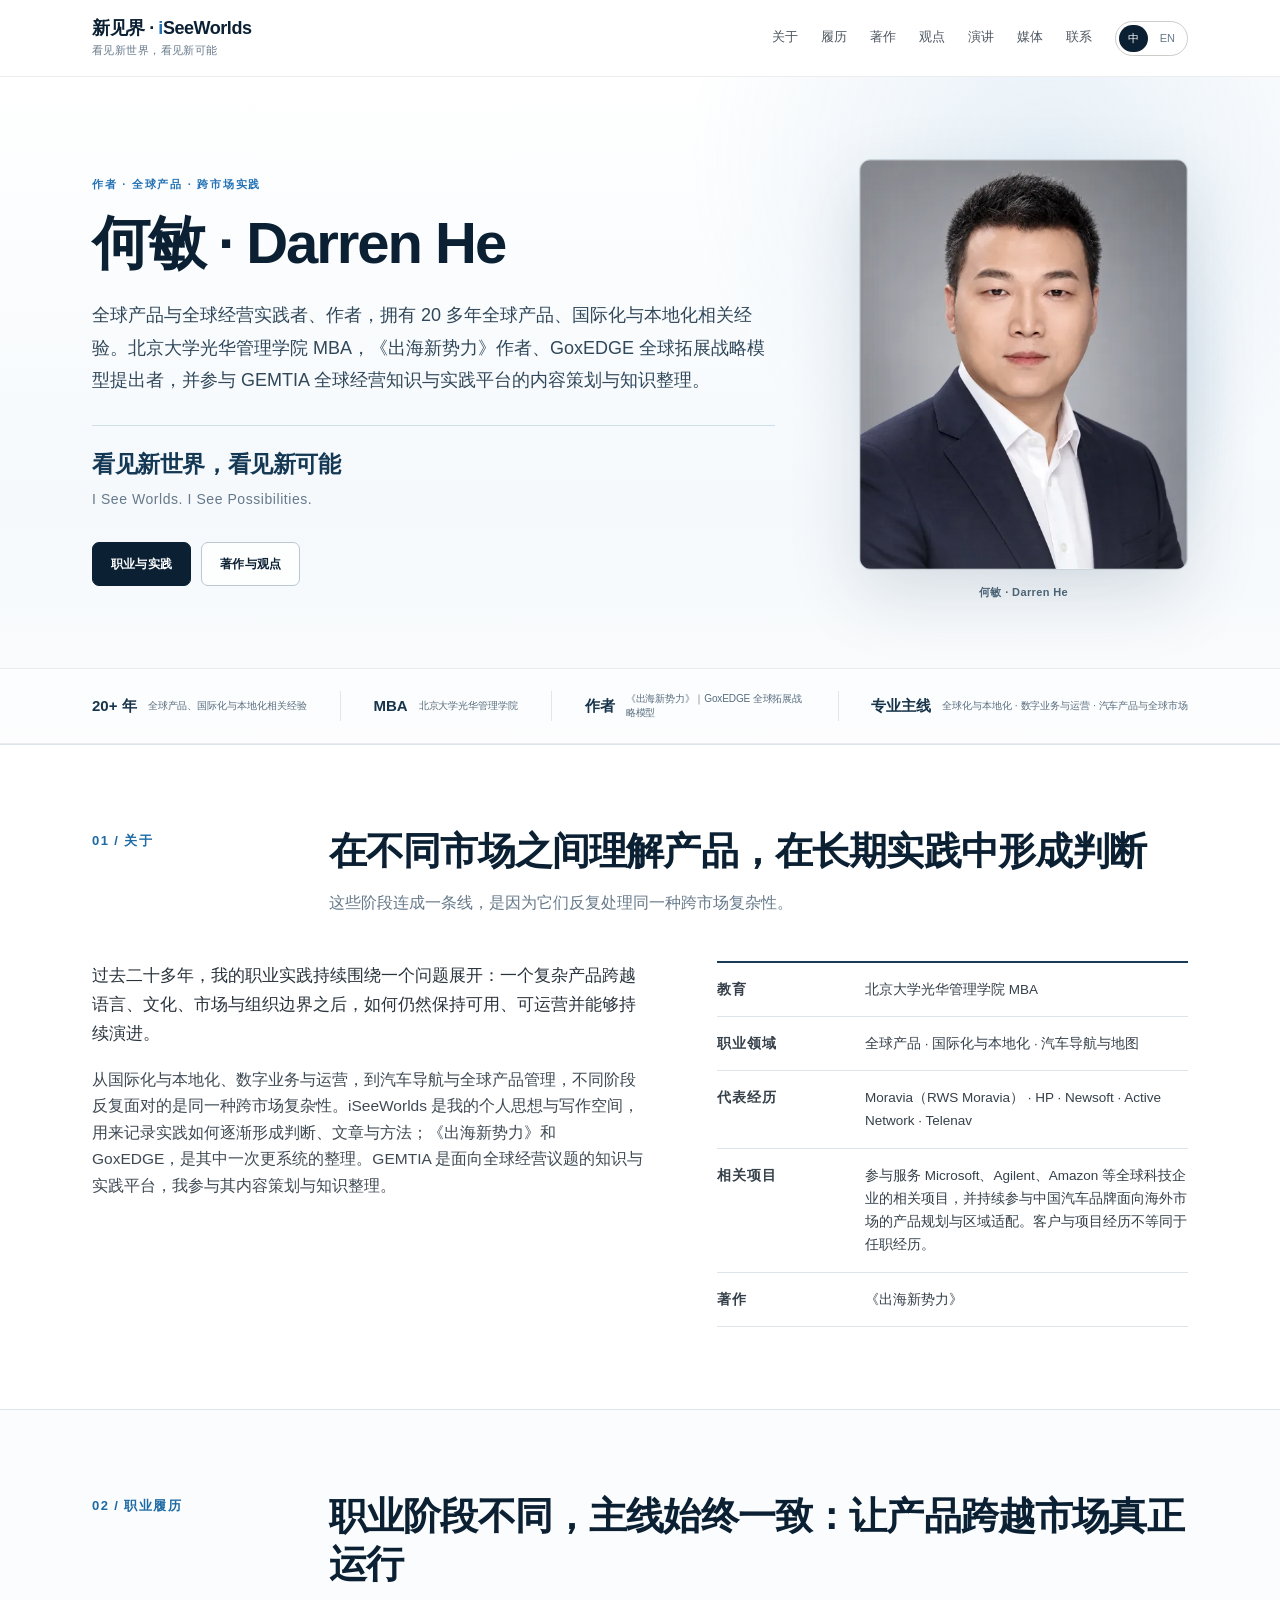
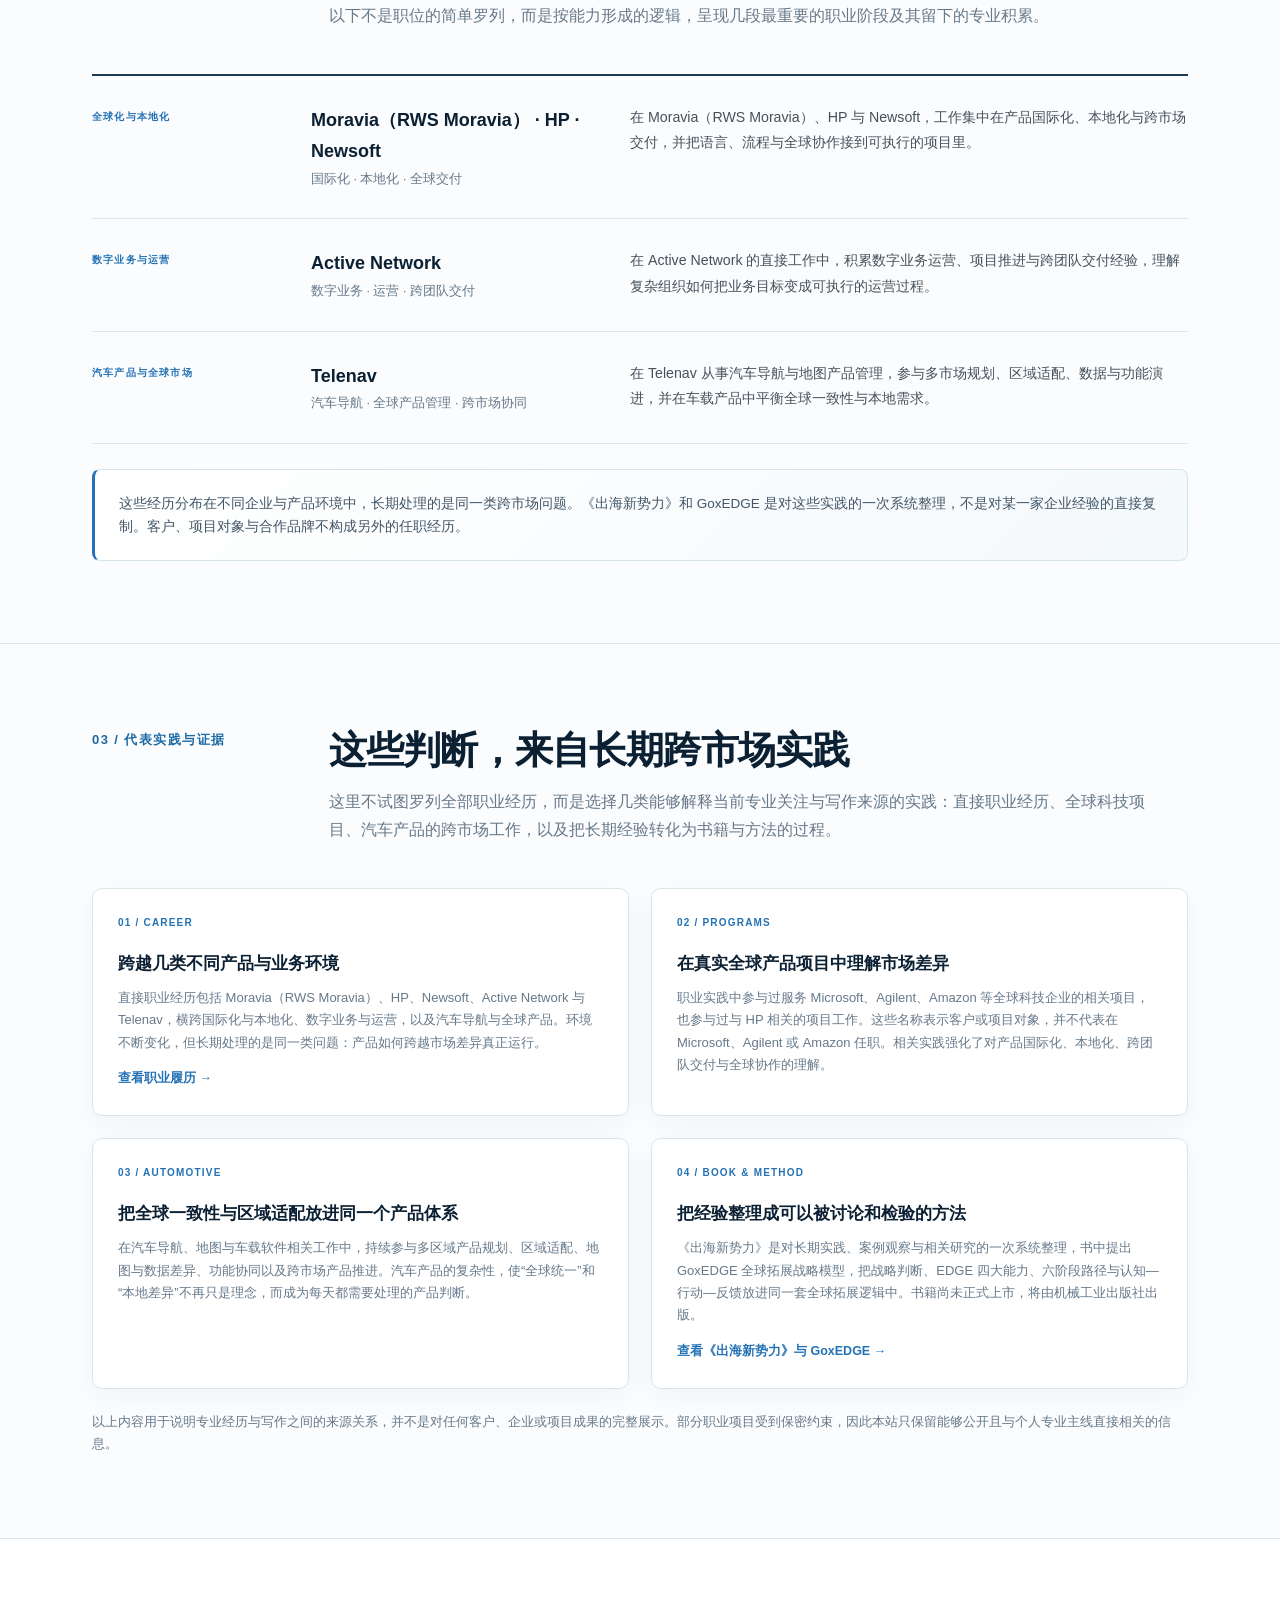
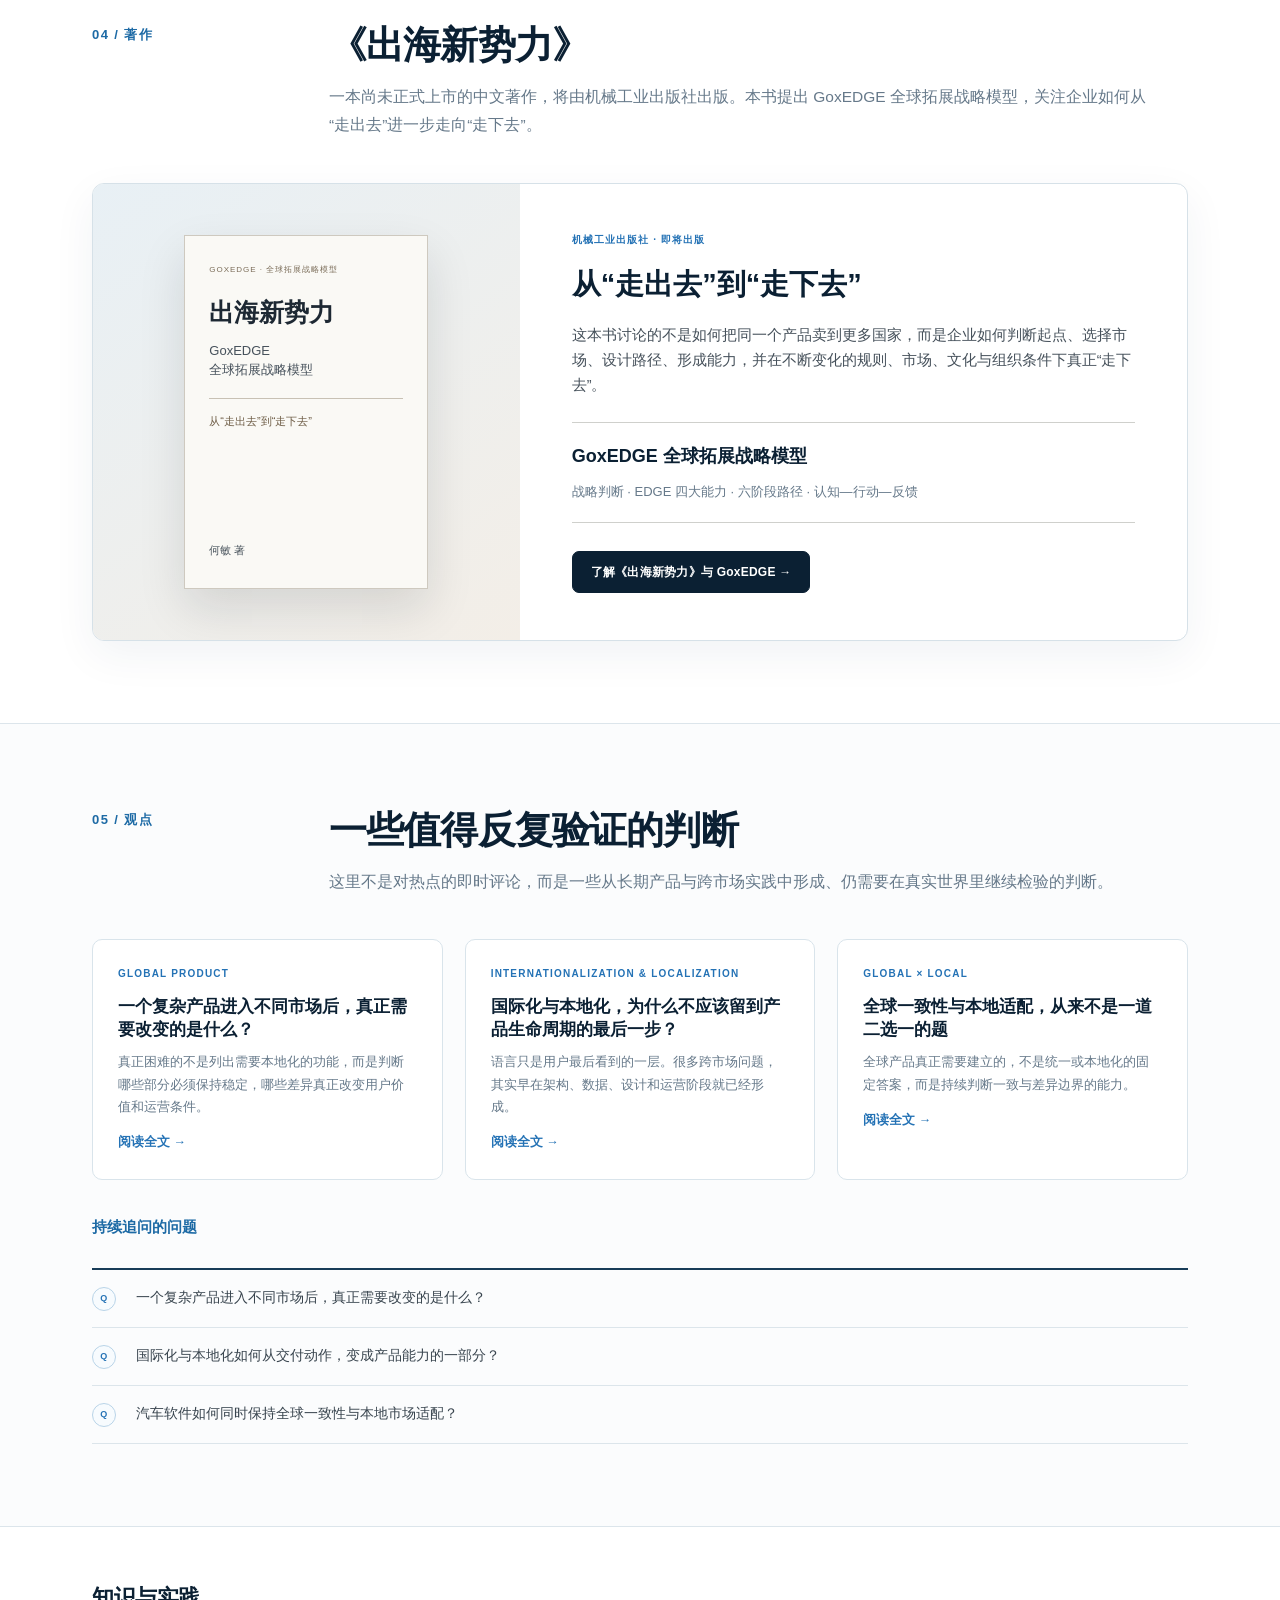
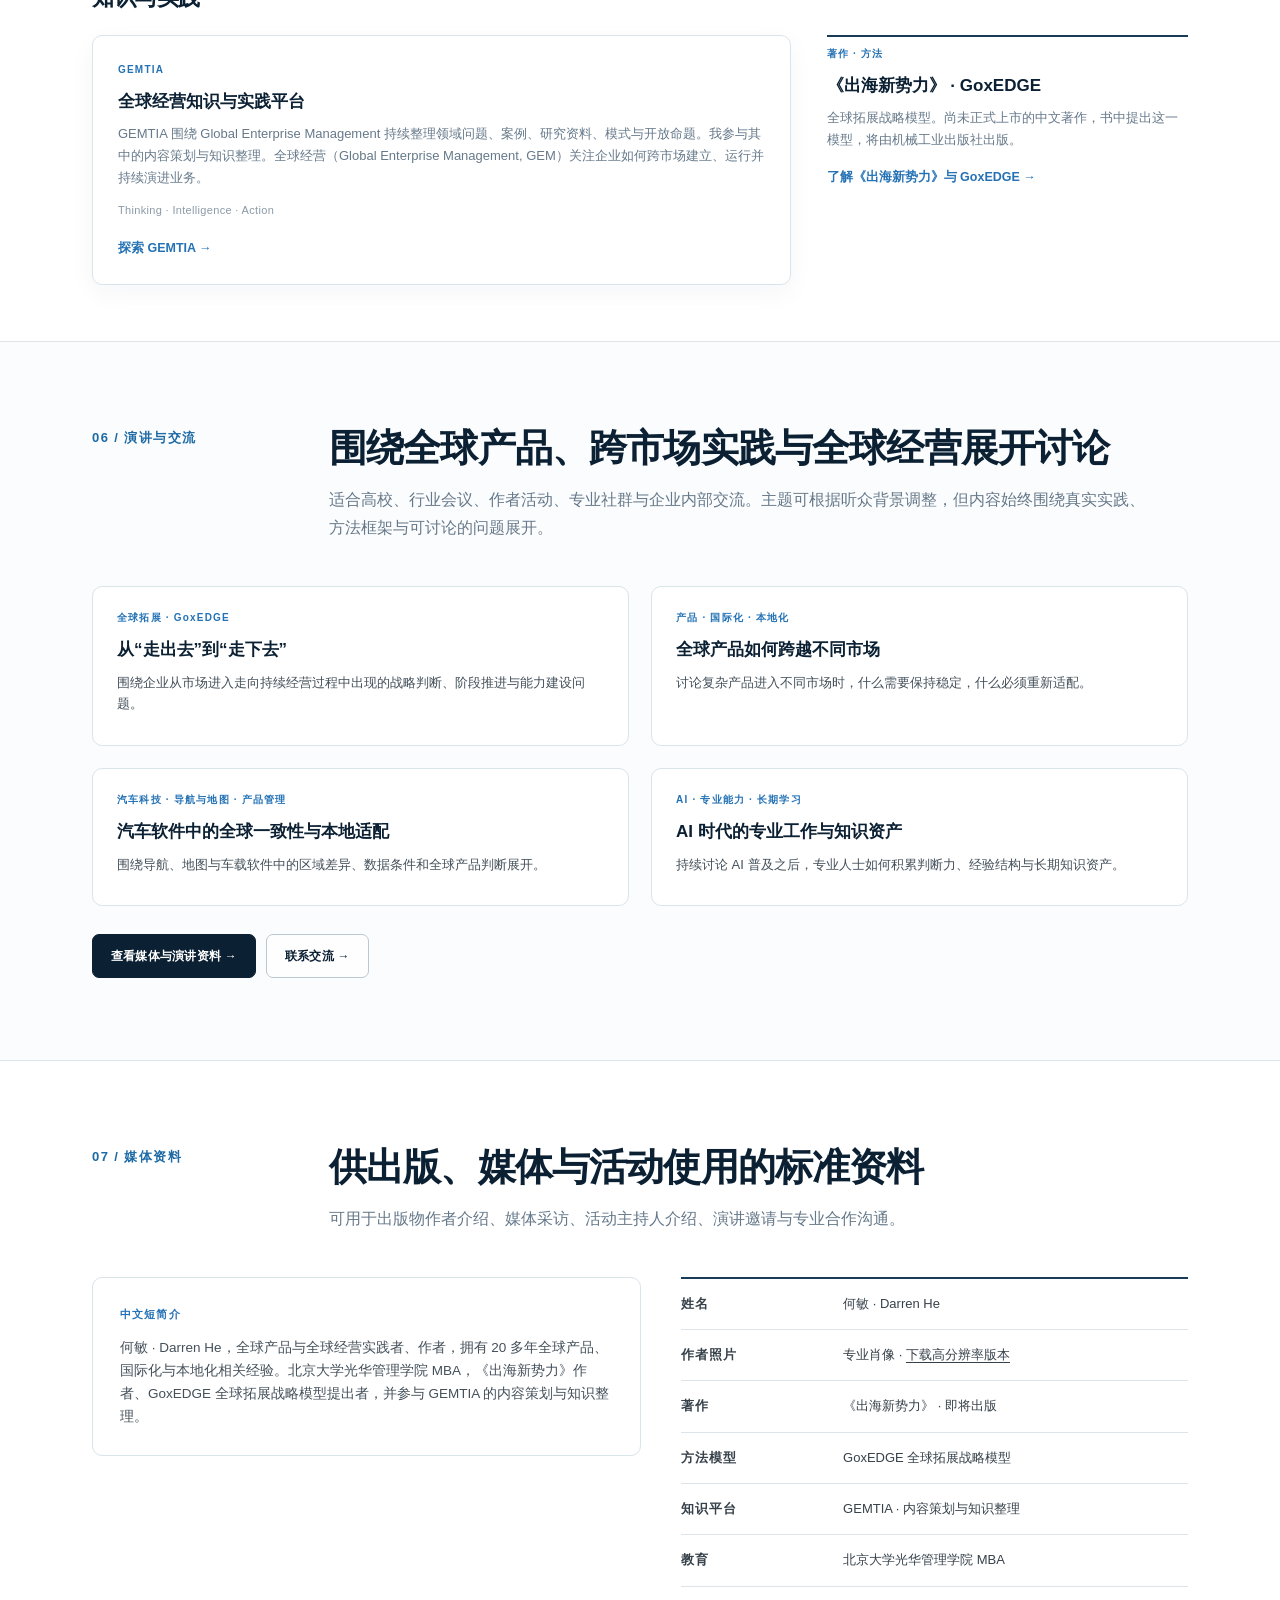
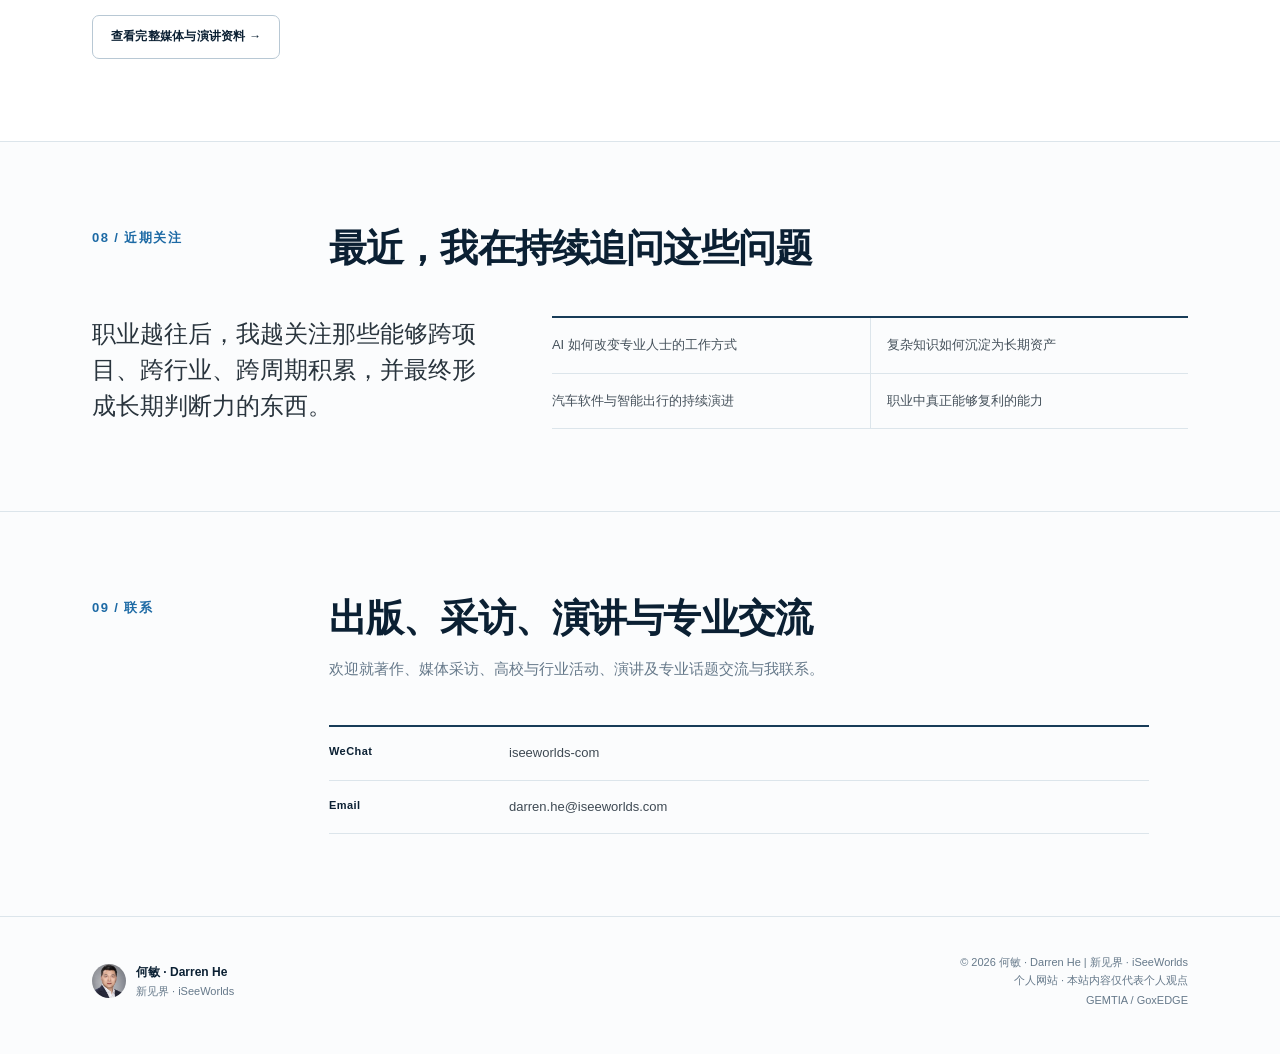
==== commit 8d76ac30: "refactor: align iSeeWorlds identity and GEMTIA provenance Co-authored-by: Cursor <cursoragent@cursor" ====
--- a/index.html
+++ b/index.html
@@ -41,12 +41,12 @@
         "alternateName": "何敏",
         "url": "https://iseeworlds.com/",
         "image": "https://iseeworlds.com/assets/darren-portrait-900.webp",
-        "jobTitle": "Global Product Practitioner and Author",
+        "jobTitle": "Global Product & Global Enterprise Management Practitioner and Author",
         "knowsAbout": [
           "Global Product Management",
+          "Global Enterprise Management",
           "Internationalization",
           "Localization",
-          "Global Enterprise Management",
           "Automotive Software"
         ],
         "alumniOf": {
@@ -58,8 +58,7 @@
         "@type": "Organization",
         "@id": "https://gemtia.com/#organization",
         "name": "GEMTIA",
-        "url": "https://gemtia.com/",
-        "founder": {"@id": "https://iseeworlds.com/#person"}
+        "url": "https://gemtia.com/"
       },
       {
         "@type": "Book",
@@ -411,8 +410,8 @@
         <div>
           <div class="eyebrow"><span data-zh>作者 · 全球产品 · 跨市场实践</span><span data-en>Author · Global Product · Cross-market Practice</span></div>
           <h1 data-zh>何敏 · Darren He</h1><h1 data-en>Darren He</h1>
-          <p class="hero-lede" data-zh>全球产品与全球经营实践者、作者，拥有 20 多年全球产品、国际化与本地化相关经验。北京大学光华管理学院 MBA，《出海新势力》作者、GoxEDGE 全球拓展战略模型提出者，GEMTIA 发起人。</p>
-          <p class="hero-lede" data-en>Darren He is a global product and cross-market practitioner, author, and founder of GEMTIA. He has more than two decades of experience in global products, internationalization and localization, holds an MBA from Peking University's Guanghua School of Management, and is the author of 《出海新势力》 and creator of the GoxEDGE Global Expansion Strategy Model.</p>
+          <p class="hero-lede" data-zh>全球产品与全球经营实践者、作者，拥有 20 多年全球产品、国际化与本地化相关经验。北京大学光华管理学院 MBA，《出海新势力》作者、GoxEDGE 全球拓展战略模型提出者，并参与 GEMTIA 全球经营知识与实践平台的内容策划与知识整理。</p>
+          <p class="hero-lede" data-en>Darren He is a global product and global enterprise management practitioner and author with more than two decades of experience in global products, internationalization and localization. He holds an MBA from Peking University's Guanghua School of Management, is the author of 《出海新势力》 and creator of the GoxEDGE Global Expansion Strategy Model, and contributes to the editorial and knowledge curation of GEMTIA.</p>
           <div class="tagline">
             <strong data-zh>看见新世界，看见新可能</strong>
             <strong data-en>I See Worlds. I See Possibilities.</strong>
@@ -456,11 +455,11 @@
         <div class="about-grid">
           <div class="prose" data-zh>
             <p>过去二十多年，我的职业实践持续围绕一个问题展开：一个复杂产品跨越语言、文化、市场与组织边界之后，如何仍然保持可用、可运营并能够持续演进。</p>
-            <p>从国际化与本地化、数字业务与运营，到汽车导航与全球产品管理，不同阶段反复面对的是同一种跨市场复杂性。iSeeWorlds 是我的个人思想与写作空间，用来记录这些实践如何逐渐形成判断、文章与方法；《出海新势力》和 GoxEDGE，则是其中一次更系统的整理。GEMTIA 是我发起的全球经营知识与实践平台，面向更开放的案例、证据、研究与共同讨论。</p>
+            <p>从国际化与本地化、数字业务与运营，到汽车导航与全球产品管理，不同阶段反复面对的是同一种跨市场复杂性。iSeeWorlds 是我的个人思想与写作空间，用来记录实践如何逐渐形成判断、文章与方法；《出海新势力》和 GoxEDGE，是其中一次更系统的整理。GEMTIA 是面向全球经营议题的知识与实践平台，我参与其内容策划与知识整理。</p>
           </div>
           <div class="prose" data-en>
             <p>For more than two decades, the work has stayed with one question: after a complex product crosses language, cultural, market and organizational boundaries, how does it remain usable, operable and able to keep evolving?</p>
-            <p>From internationalization and localization, through digital business and operations, to automotive navigation and global product management, the settings changed and the cross-market complexity did not. iSeeWorlds is my personal space for thinking and writing, where that practice becomes judgment, notes and method. 《出海新势力》 and GoxEDGE are one more systematic account of it. GEMTIA is the knowledge and practice platform I started, for more open cases, evidence, research and shared discussion.</p>
+            <p>From internationalization and localization, through digital business and operations, to automotive navigation and global product management, the settings changed and the cross-market complexity did not. iSeeWorlds is my personal space for thinking, writing and professional observations, where that practice becomes judgment, notes and method. 《出海新势力》 and GoxEDGE are one more systematic account of it. GEMTIA is a knowledge and practice platform for global enterprise management topics, and I contribute to its editorial and knowledge curation.</p>
           </div>
           <div class="facts">
             <div class="fact"><b><span data-zh>教育</span><span data-en>Education</span></b><span><span data-zh>北京大学光华管理学院 MBA</span><span data-en>MBA, Peking University's Guanghua School of Management</span></span></div>
@@ -554,7 +553,7 @@
             <h3><span data-zh>把经验整理成可以被讨论和检验的方法</span><span data-en>Turning experience into a method that can be discussed and tested</span></h3>
             <p data-zh>《出海新势力》是对长期实践、案例观察与相关研究的一次系统整理，书中提出 GoxEDGE 全球拓展战略模型，把战略判断、EDGE 四大能力、六阶段路径与认知—行动—反馈放进同一套全球拓展逻辑中。书籍尚未正式上市，将由机械工业出版社出版。</p>
             <p data-en>《出海新势力》 is a structured account of long practice, case observation and related research. The book introduces the GoxEDGE Global Expansion Strategy Model, connecting strategic judgment, four EDGE capabilities, a six-stage path and a cognition–action–feedback loop. It is a forthcoming Chinese-language book from China Machine Press.</p>
-            <a href="https://goxedge.com/?utm_source=iseeworlds&amp;utm_medium=referral&amp;utm_campaign=evidence_section" target="_blank" rel="noopener noreferrer"><span data-zh>查看《出海新势力》与 GoxEDGE →</span><span data-en>Explore the book and GoxEDGE →</span></a>
+            <a href="https://goxedge.com/?utm_source=iseeworlds&amp;utm_medium=referral&amp;utm_campaign=ecosystem" target="_blank" rel="noopener noreferrer"><span data-zh>查看《出海新势力》与 GoxEDGE →</span><span data-en>Explore the book and GoxEDGE →</span></a>
           </div>
         </div>
         <p class="evidence-note" data-zh>以上内容用于说明专业经历与写作之间的来源关系，并不是对任何客户、企业或项目成果的完整展示。部分职业项目受到保密约束，因此本站只保留能够公开且与个人专业主线直接相关的信息。</p>
@@ -598,7 +597,7 @@
               <span data-en>Strategic judgment · Four EDGE capabilities · Six-stage path · Cognition–action–feedback</span>
             </div>
             <div class="book-actions">
-              <a class="btn primary" href="https://goxedge.com/?utm_source=iseeworlds&amp;utm_medium=referral&amp;utm_campaign=author_site"><span data-zh>了解《出海新势力》与 GoxEDGE →</span><span data-en>Explore the book and GoxEDGE →</span></a>
+              <a class="btn primary" href="https://goxedge.com/?utm_source=iseeworlds&amp;utm_medium=referral&amp;utm_campaign=ecosystem"><span data-zh>了解《出海新势力》与 GoxEDGE →</span><span data-en>Explore the book and GoxEDGE →</span></a>
             </div>
           </div>
         </div>
@@ -655,17 +654,17 @@
           <article class="knowledge-platform">
             <div class="note-kicker">GEMTIA</div>
             <h3><span data-zh>全球经营知识与实践平台</span><span data-en>A knowledge and practice platform for global enterprise management</span></h3>
-            <p data-zh>由何敏发起，围绕 Global Enterprise Management 持续整理领域问题、案例、研究资料、模式与开放命题。全球经营（Global Enterprise Management, GEM）关注企业如何跨市场建立、运行并持续演进业务。</p>
-            <p data-en>Darren He started GEMTIA to gather questions, cases, research, patterns and open problems around Global Enterprise Management. Global Enterprise Management (GEM) looks at how an enterprise builds, runs and keeps evolving a business across markets.</p>
+            <p data-zh>GEMTIA 围绕 Global Enterprise Management 持续整理领域问题、案例、研究资料、模式与开放命题。我参与其中的内容策划与知识整理。全球经营（Global Enterprise Management, GEM）关注企业如何跨市场建立、运行并持续演进业务。</p>
+            <p data-en>GEMTIA gathers questions, cases, research, patterns and open problems around Global Enterprise Management. Darren He contributes to its editorial and knowledge curation. Global Enterprise Management (GEM) looks at how an enterprise builds, runs and keeps evolving a business across markets.</p>
             <p class="knowledge-mark">Thinking · Intelligence · Action</p>
-            <a href="https://gemtia.com/?utm_source=iseeworlds&amp;utm_medium=referral&amp;utm_campaign=knowledge_platform" target="_blank" rel="noopener noreferrer"><span data-zh>探索 GEMTIA →</span><span data-en>Explore GEMTIA →</span></a>
+            <a href="https://gemtia.com/?utm_source=iseeworlds&amp;utm_medium=referral&amp;utm_campaign=ecosystem" target="_blank" rel="noopener noreferrer"><span data-zh>探索 GEMTIA →</span><span data-en>Explore GEMTIA →</span></a>
           </article>
           <aside class="knowledge-method">
             <div class="note-kicker"><span data-zh>著作 · 方法</span><span data-en>Authored method</span></div>
             <h3>《出海新势力》 · GoxEDGE</h3>
             <p data-zh>全球拓展战略模型。尚未正式上市的中文著作，书中提出这一模型，将由机械工业出版社出版。</p>
             <p data-en>Global Expansion Strategy Model. A forthcoming Chinese-language book that introduces the model, to be published by China Machine Press.</p>
-            <a href="https://goxedge.com/?utm_source=iseeworlds&amp;utm_medium=referral&amp;utm_campaign=author_site" target="_blank" rel="noopener noreferrer"><span data-zh>了解《出海新势力》与 GoxEDGE →</span><span data-en>Explore the book and GoxEDGE →</span></a>
+            <a href="https://goxedge.com/?utm_source=iseeworlds&amp;utm_medium=referral&amp;utm_campaign=ecosystem" target="_blank" rel="noopener noreferrer"><span data-zh>了解《出海新势力》与 GoxEDGE →</span><span data-en>Explore the book and GoxEDGE →</span></a>
           </aside>
         </div>
       </div>
@@ -730,8 +729,8 @@
           <div>
             <div class="bio-box">
               <h3><span data-zh>中文短简介</span><span data-en>Short Bio</span></h3>
-              <p data-zh>何敏 · Darren He，全球产品与全球经营实践者、作者，拥有 20 多年全球产品、国际化与本地化相关经验。北京大学光华管理学院 MBA，《出海新势力》作者、GoxEDGE 全球拓展战略模型提出者，GEMTIA 发起人。</p>
-              <p data-en>Darren He is a global product and cross-market practitioner, author, and founder of GEMTIA. He has more than two decades of experience in global products, internationalization and localization, holds an MBA from Peking University's Guanghua School of Management, and is the author of 《出海新势力》 and creator of the GoxEDGE Global Expansion Strategy Model.</p>
+              <p data-zh>何敏 · Darren He，全球产品与全球经营实践者、作者，拥有 20 多年全球产品、国际化与本地化相关经验。北京大学光华管理学院 MBA，《出海新势力》作者、GoxEDGE 全球拓展战略模型提出者，并参与 GEMTIA 的内容策划与知识整理。</p>
+              <p data-en>Darren He is a global product and global enterprise management practitioner and author with more than two decades of experience in global products, internationalization and localization. He holds an MBA from Peking University's Guanghua School of Management, is the author of 《出海新势力》 and creator of the GoxEDGE Global Expansion Strategy Model, and contributes to the editorial and knowledge curation of GEMTIA.</p>
             </div>
           </div>
           <div class="media-list">
@@ -739,7 +738,7 @@
             <div class="media-row"><b><span data-zh>作者照片</span><span data-en>Portrait</span></b><span><span data-zh>专业肖像 · <a class="media-download" href="assets/darren-portrait.png" download="darren-portrait.png">下载高分辨率版本</a></span><span data-en>Professional portrait · <a class="media-download" href="assets/darren-portrait.png" download="darren-portrait.png">Download high-resolution version</a></span></span></div>
             <div class="media-row"><b><span data-zh>著作</span><span data-en>Book</span></b><span><span data-zh>《出海新势力》 · 即将出版</span><span data-en>《出海新势力》, Chinese-language book · Forthcoming</span></span></div>
             <div class="media-row"><b><span data-zh>方法模型</span><span data-en>Model</span></b><span><span data-zh>GoxEDGE 全球拓展战略模型</span><span data-en>GoxEDGE Global Expansion Strategy Model</span></span></div>
-            <div class="media-row"><b><span data-zh>知识平台</span><span data-en>Knowledge Platform</span></b><span><span data-zh>GEMTIA · 全球经营知识与实践平台发起人</span><span data-en>Founder, GEMTIA</span></span></div>
+            <div class="media-row"><b><span data-zh>知识平台</span><span data-en>Knowledge Platform</span></b><span><span data-zh>GEMTIA · 内容策划与知识整理</span><span data-en>Editorial &amp; Knowledge Curation, GEMTIA</span></span></div>
             <div class="media-row"><b><span data-zh>教育</span><span data-en>Education</span></b><span><span data-zh>北京大学光华管理学院 MBA</span><span data-en>MBA, Peking University's Guanghua School of Management</span></span></div>
           </div>
         </div>
@@ -799,7 +798,7 @@
       <div class="footer-note">
         <div><span data-zh>© <span class="copyright-year">2026</span> 何敏 · Darren He | 新见界 · iSeeWorlds</span><span data-en>© <span class="copyright-year">2026</span> Darren He | iSeeWorlds</span></div>
         <div><span data-zh>个人网站 · 本站内容仅代表个人观点</span><span data-en>Personal website · Views expressed here are my own</span></div>
-        <div class="footer-links"><a href="https://gemtia.com/" target="_blank" rel="noopener noreferrer">GEMTIA</a> / <a href="https://goxedge.com/" target="_blank" rel="noopener noreferrer">GoxEDGE</a></div>
+        <div class="footer-links"><a href="https://gemtia.com/?utm_source=iseeworlds&amp;utm_medium=referral&amp;utm_campaign=ecosystem" target="_blank" rel="noopener noreferrer">GEMTIA</a> / <a href="https://goxedge.com/?utm_source=iseeworlds&amp;utm_medium=referral&amp;utm_campaign=ecosystem" target="_blank" rel="noopener noreferrer">GoxEDGE</a></div>
       </div>
     </div>
   </footer>
